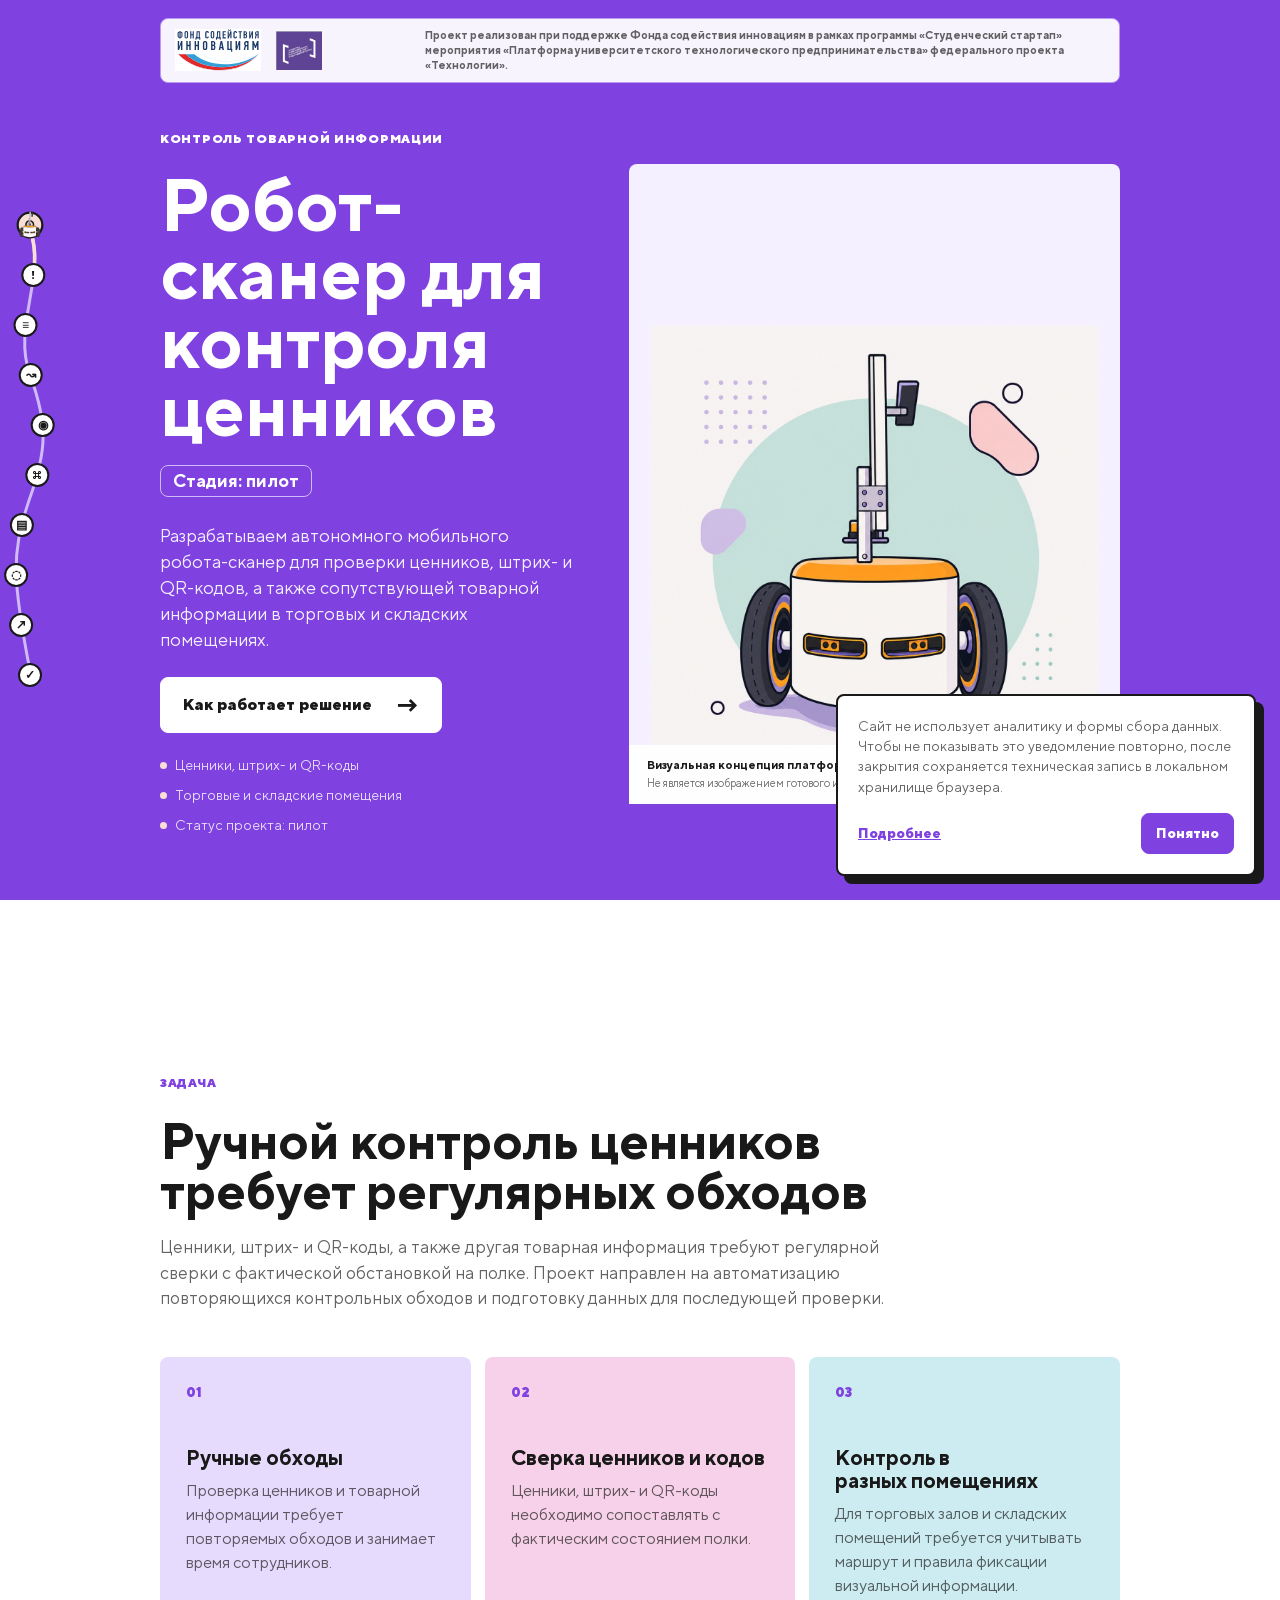
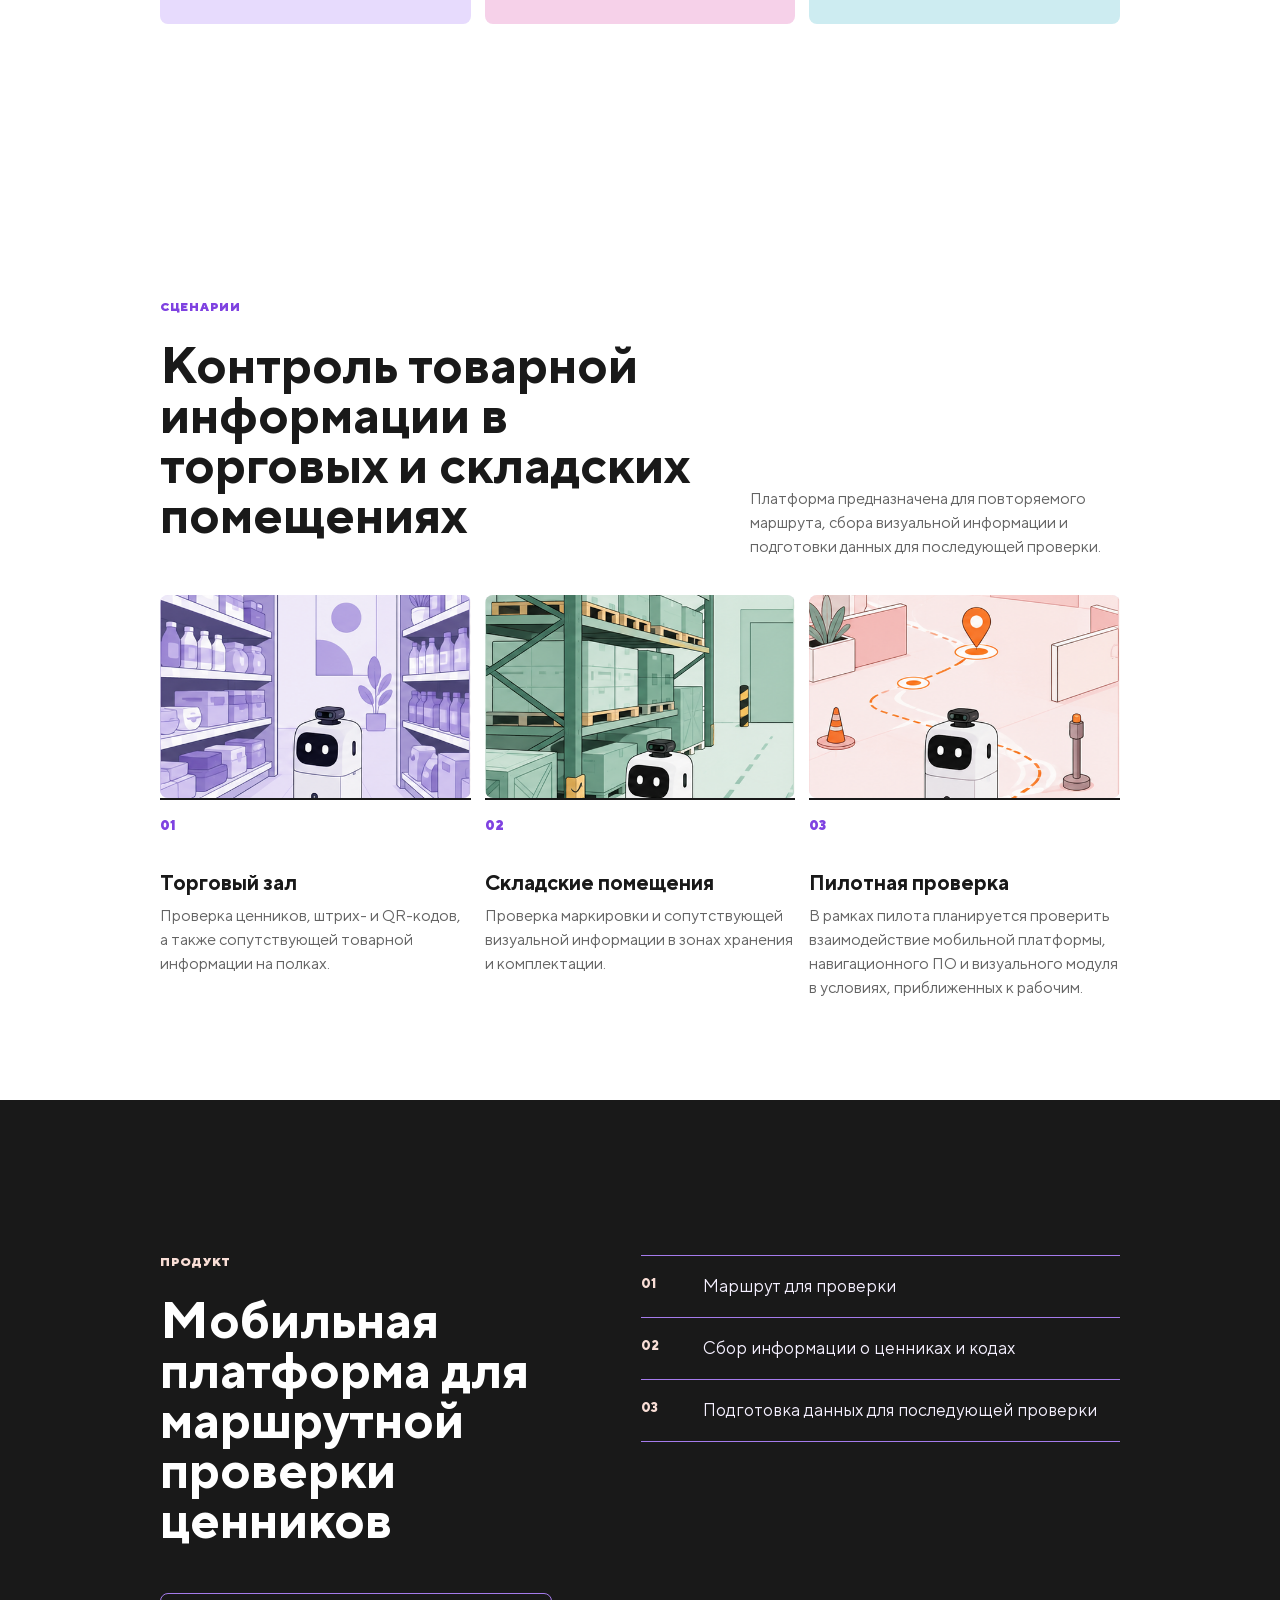
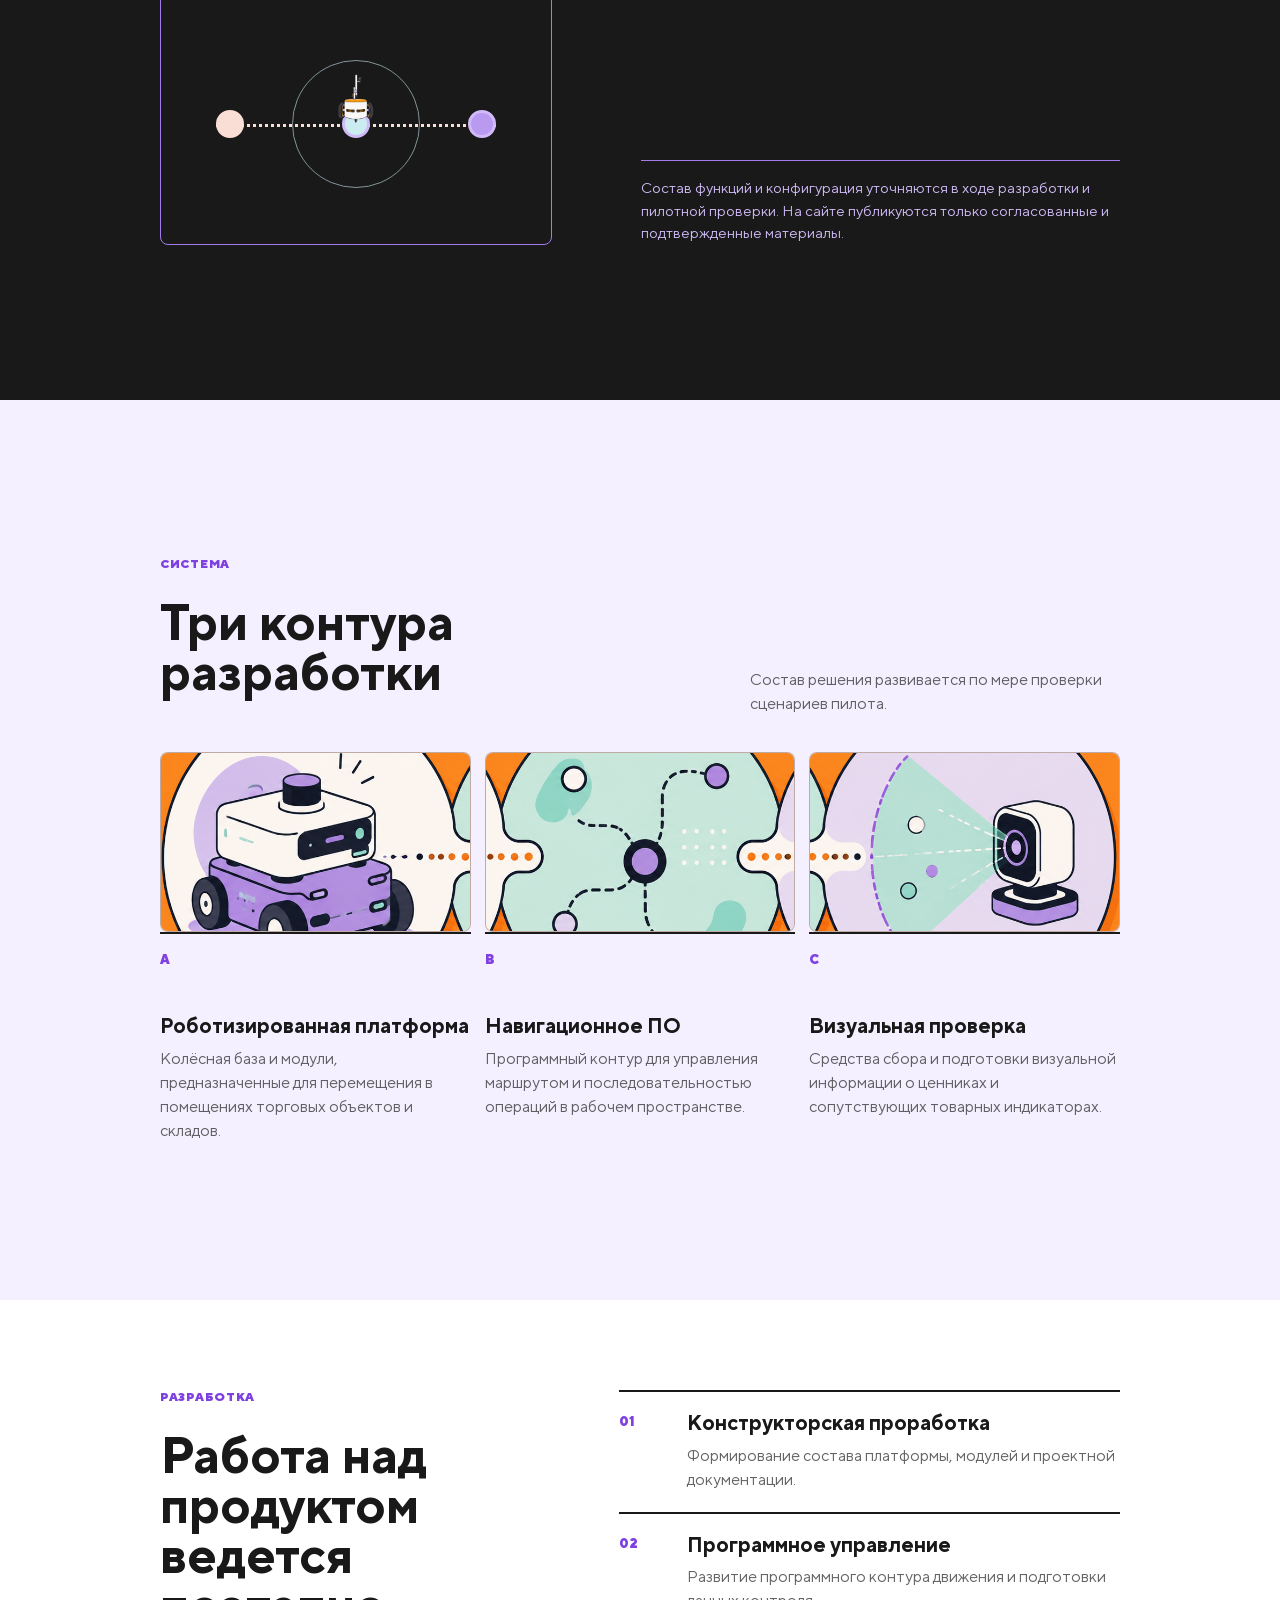
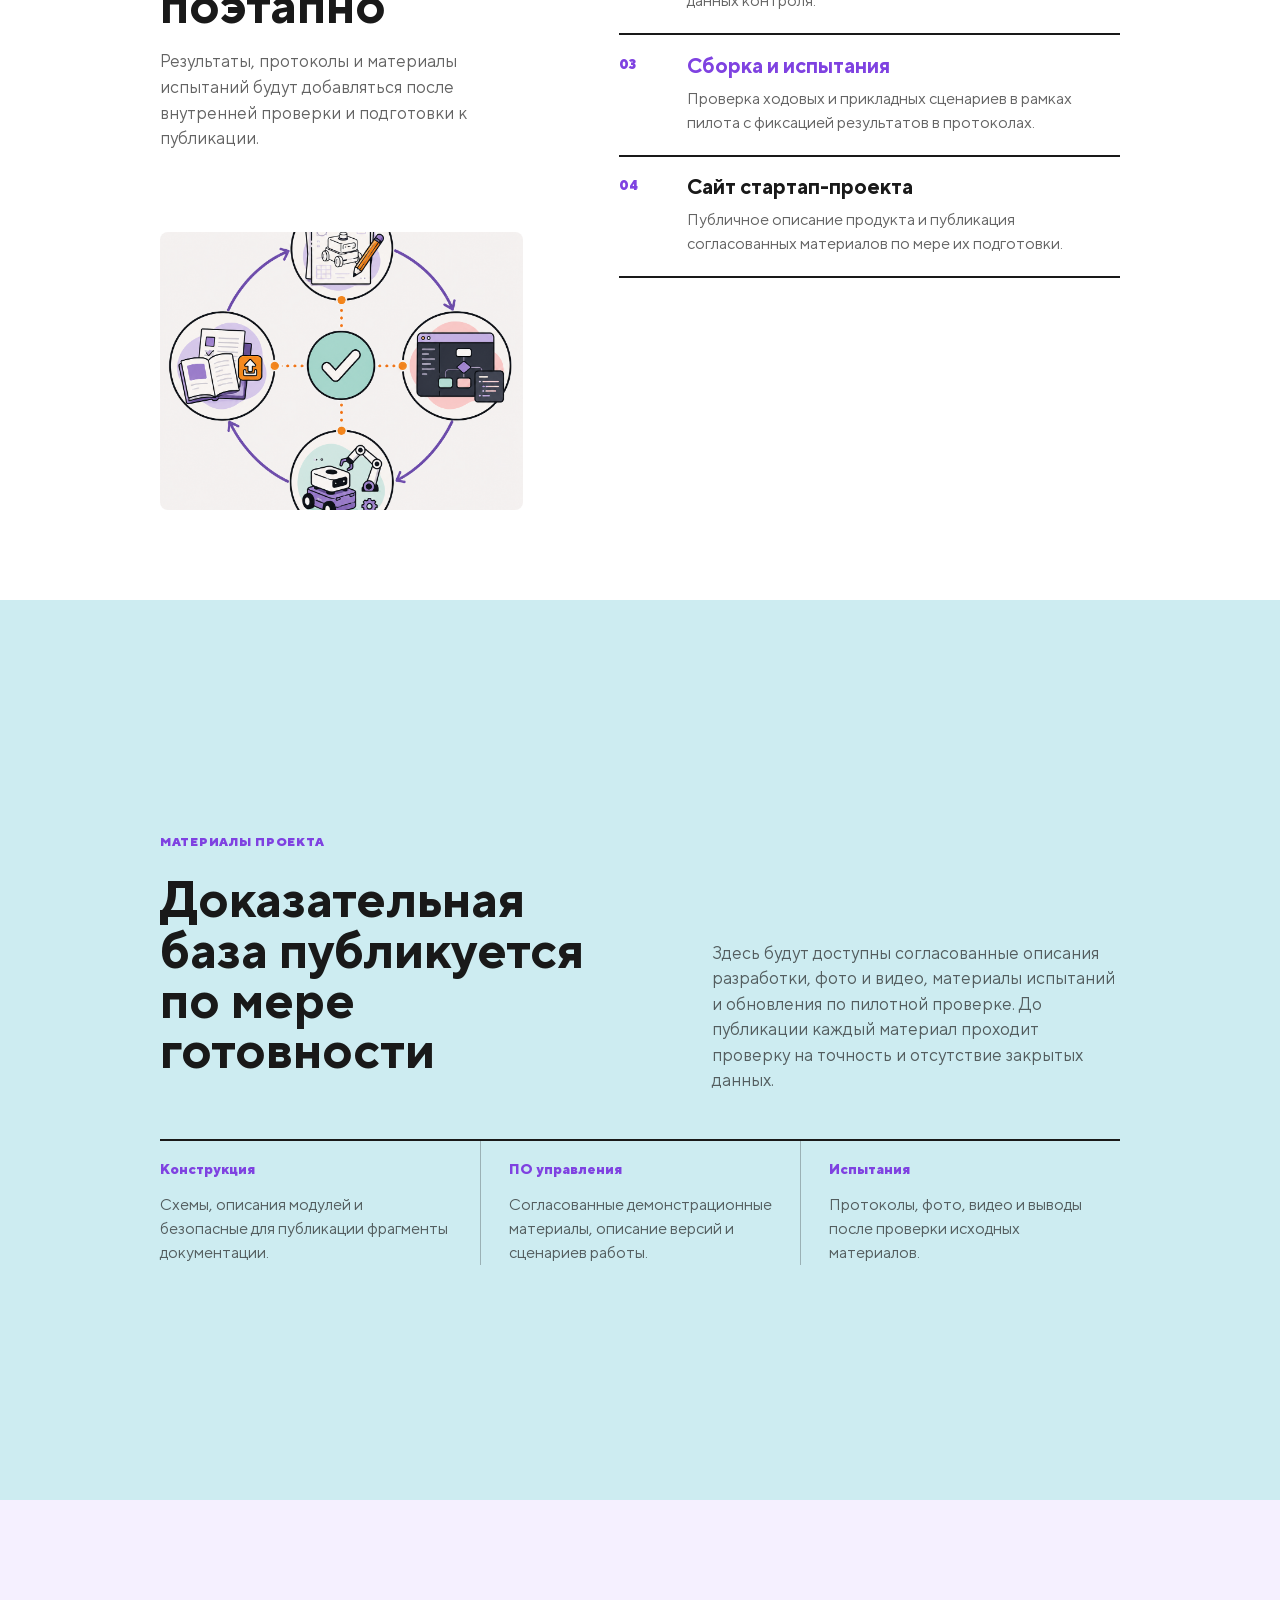
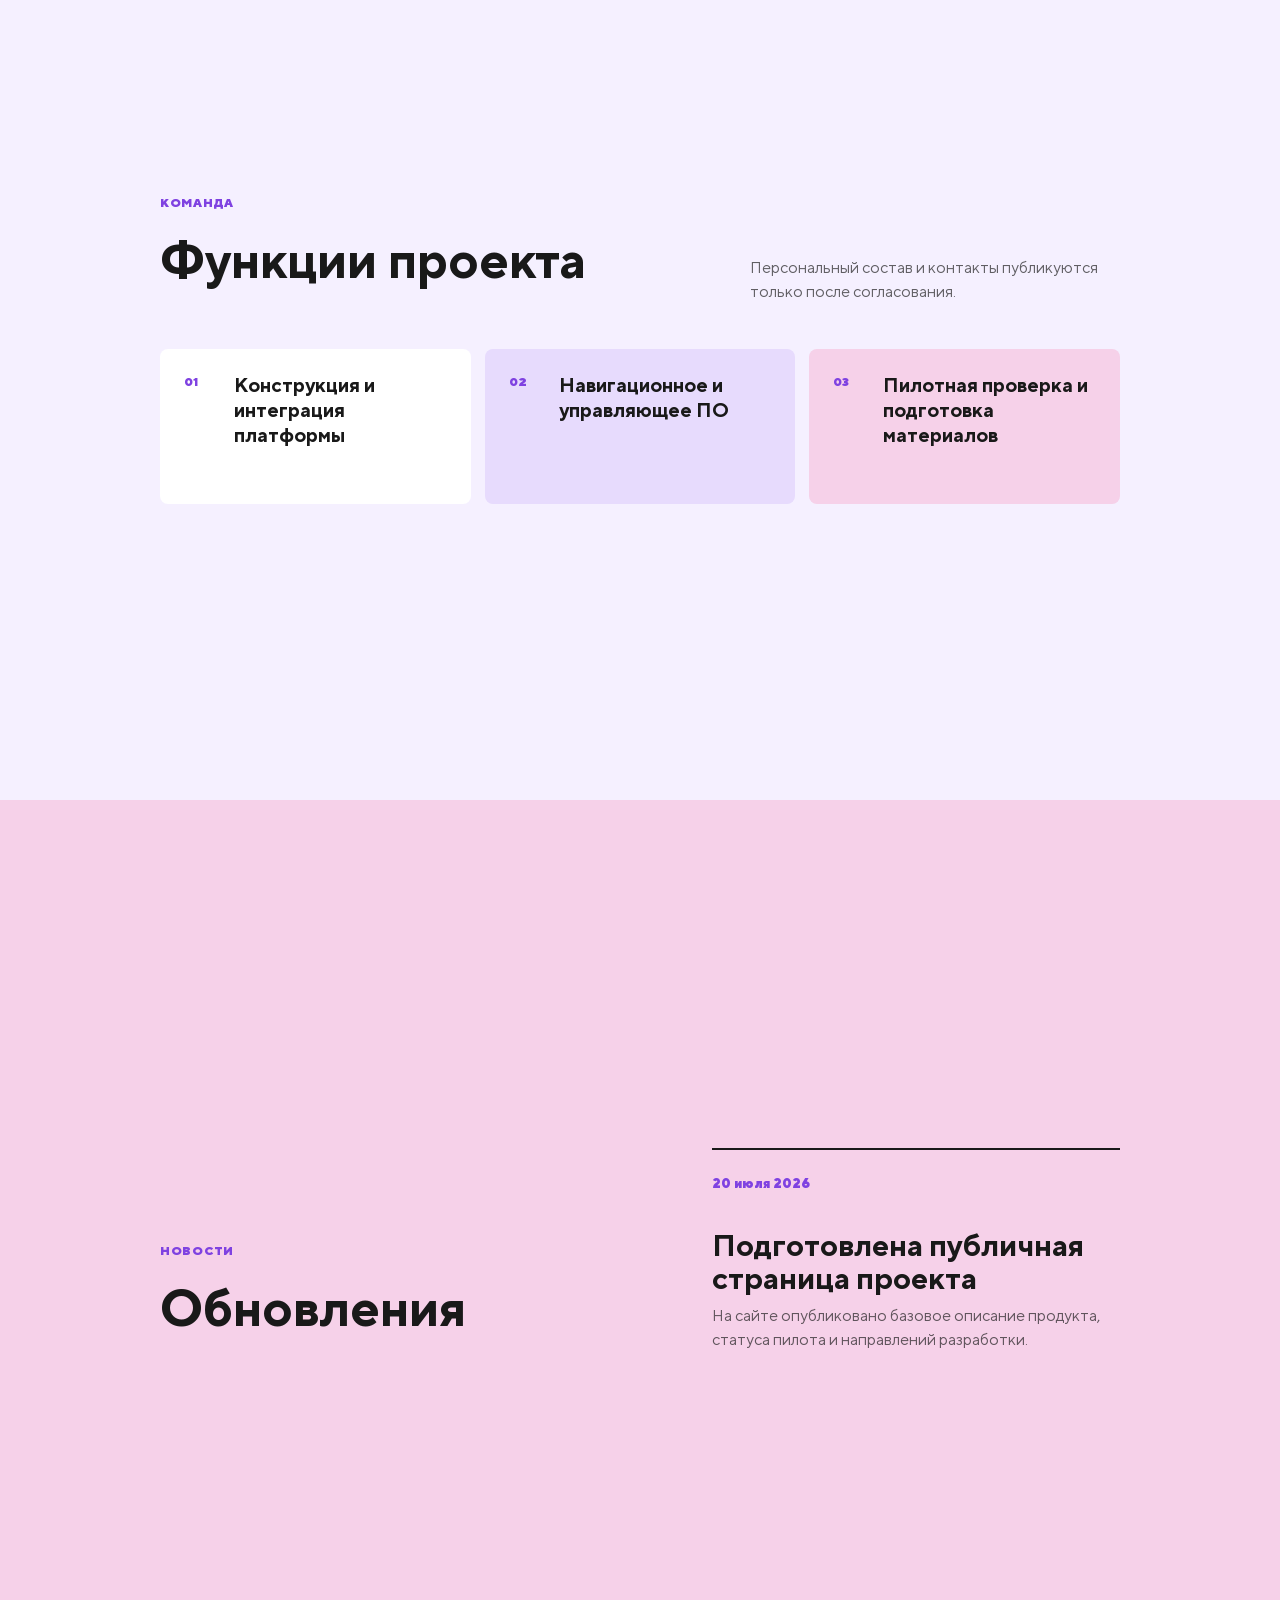
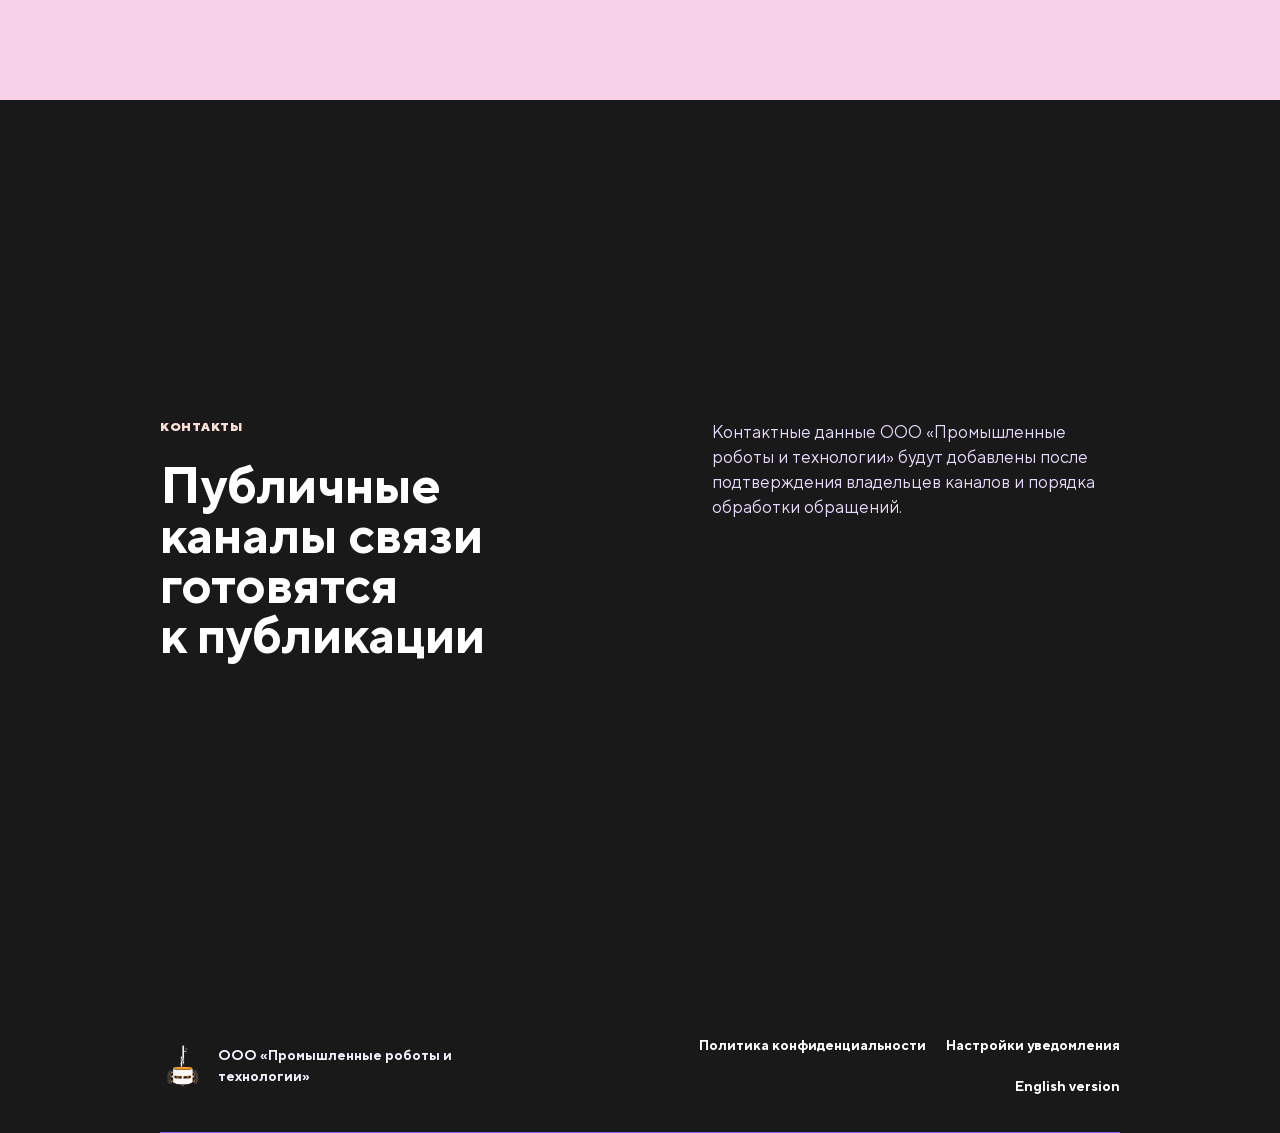
==== index.html @ ce8c2aa7 "Optimize hero image loading" ====
<!DOCTYPE html>
<html lang="ru">
<head>
    <meta charset="UTF-8">
    <meta name="viewport" content="width=device-width, initial-scale=1">
    <meta name="description" content="Автономный мобильный робот-сканер для контроля ценников, штрих- и QR-кодов в торговых и складских помещениях. Статус проекта: пилот.">
    <meta name="theme-color" content="#7F42E1">
    <link rel="canonical" href="https://xn------bddmhaezdazierahfhbfbeyi9cd9f6cvefh.xn--p1ai/">
    <link rel="alternate" hreflang="ru" href="https://xn------bddmhaezdazierahfhbfbeyi9cd9f6cvefh.xn--p1ai/">
    <link rel="alternate" hreflang="en" href="https://xn------bddmhaezdazierahfhbfbeyi9cd9f6cvefh.xn--p1ai/en/">
    <link rel="alternate" hreflang="x-default" href="https://xn------bddmhaezdazierahfhbfbeyi9cd9f6cvefh.xn--p1ai/">
    <meta property="og:type" content="website">
    <meta property="og:locale" content="ru_RU">
    <meta property="og:locale:alternate" content="en_US">
    <meta property="og:site_name" content="Промышленные роботы и технологии">
    <meta property="og:url" content="https://xn------bddmhaezdazierahfhbfbeyi9cd9f6cvefh.xn--p1ai/">
    <meta property="og:title" content="Робот-сканер для контроля ценников | Промышленные роботы и технологии">
    <meta property="og:description" content="Автономный мобильный робот-сканер для контроля ценников, штрих- и QR-кодов в торговых и складских помещениях. Статус проекта: пилот.">
    <meta property="og:image" content="https://xn------bddmhaezdazierahfhbfbeyi9cd9f6cvefh.xn--p1ai/static/images/robot-platform-social-ru-v01.png">
    <meta property="og:image:type" content="image/png">
    <meta property="og:image:width" content="1200">
    <meta property="og:image:height" content="630">
    <meta property="og:image:alt" content="Концептуальная иллюстрация мобильного робота-сканера для контроля ценников">
    <meta name="twitter:card" content="summary_large_image">
    <meta name="twitter:title" content="Робот-сканер для контроля ценников | Промышленные роботы и технологии">
    <meta name="twitter:description" content="Автономный мобильный робот-сканер для контроля ценников, штрих- и QR-кодов в торговых и складских помещениях. Статус проекта: пилот.">
    <meta name="twitter:image" content="https://xn------bddmhaezdazierahfhbfbeyi9cd9f6cvefh.xn--p1ai/static/images/robot-platform-social-ru-v01.png">
    <meta name="twitter:image:alt" content="Концептуальная иллюстрация мобильного робота-сканера для контроля ценников">
    <title>Робот-сканер для контроля ценников | Промышленные роботы и технологии</title>
    <link rel="icon" href="static/images/robot-brand-mark-v02.png" type="image/png">
    <link rel="preload" as="image" href="static/images/robot-platform-hero-illustration-v02.jpg" type="image/jpeg" fetchpriority="high">
    <link rel="stylesheet" href="static/style.css?v=20260721-31">
    <script src="static/site.js?v=20260721-20" defer></script>
</head>
<body id="top" class="landing-page">
    <nav class="route-navigation" data-route-navigation aria-label="Маршрут по разделам сайта">
        <svg class="route-track" data-route-track aria-hidden="true" viewBox="0 0 100 1000" preserveAspectRatio="none">
            <path class="route-track-base" data-route-path d="M50 24 C78 126 20 232 50 338 S79 500 48 610 S22 790 50 976" pathLength="100"></path>
            <path class="route-track-progress" data-route-progress d="M50 24 C78 126 20 232 50 338 S79 500 48 610 S22 790 50 976" pathLength="100"></path>
            <path class="route-track-active" data-route-active-segment d="M50 24 C78 126 20 232 50 338 S79 500 48 610 S22 790 50 976" pathLength="100"></path>
        </svg>
        <div class="route-stops">
            <a class="route-stop" data-route-stop href="#overview" aria-label="Обзор"><span class="route-stop-symbol" aria-hidden="true">⊙</span><span class="route-stop-tooltip" aria-hidden="true">Обзор</span></a>
            <a class="route-stop" data-route-stop href="#challenge" aria-label="Задача"><span class="route-stop-symbol" aria-hidden="true">!</span><span class="route-stop-tooltip" aria-hidden="true">Задача</span></a>
            <a class="route-stop" data-route-stop href="#scenarios" aria-label="Сценарии"><span class="route-stop-symbol" aria-hidden="true">≡</span><span class="route-stop-tooltip" aria-hidden="true">Сценарии</span></a>
            <a class="route-stop" data-route-stop href="#product" aria-label="Продукт"><span class="route-stop-symbol" aria-hidden="true">↝</span><span class="route-stop-tooltip" aria-hidden="true">Продукт</span></a>
            <a class="route-stop" data-route-stop href="#system" aria-label="Система"><span class="route-stop-symbol" aria-hidden="true">◉</span><span class="route-stop-tooltip" aria-hidden="true">Система</span></a>
            <a class="route-stop" data-route-stop href="#development" aria-label="Разработка"><span class="route-stop-symbol" aria-hidden="true">⌘</span><span class="route-stop-tooltip" aria-hidden="true">Разработка</span></a>
            <a class="route-stop" data-route-stop href="#materials" aria-label="Материалы проекта"><span class="route-stop-symbol" aria-hidden="true">▤</span><span class="route-stop-tooltip" aria-hidden="true">Материалы</span></a>
            <a class="route-stop" data-route-stop href="#team" aria-label="Команда"><span class="route-stop-symbol" aria-hidden="true">◌</span><span class="route-stop-tooltip" aria-hidden="true">Команда</span></a>
            <a class="route-stop" data-route-stop href="#updates" aria-label="Обновления"><span class="route-stop-symbol" aria-hidden="true">↗</span><span class="route-stop-tooltip" aria-hidden="true">Обновления</span></a>
            <a class="route-stop" data-route-stop href="#contacts" aria-label="Контакты"><span class="route-stop-symbol" aria-hidden="true">✓</span><span class="route-stop-tooltip" aria-hidden="true">Контакты</span></a>
        </div>
        <span class="route-robot" data-route-robot aria-hidden="true">
            <img src="static/images/robot-brand-mark-v02.png" alt="">
        </span>
    </nav>

    <main>
        <section class="hero section" id="overview" data-route-section>
            <div class="hero-funding">
                <div class="container">
                    <div class="funding-strip">
                        <div class="support-logos">
                            <img class="fasie-logo" src="static/images/fasie.svg" alt="Фонд содействия инновациям">
                            <img class="platform-logo" src="static/images/platform-univertechpred.png" alt="Платформа университетского технологического предпринимательства">
                        </div>
                        <p>
                            Проект реализован при поддержке Фонда содействия инновациям в рамках программы
                            «Студенческий стартап» мероприятия «Платформа университетского технологического
                            предпринимательства» федерального проекта «Технологии».
                        </p>
                    </div>
                </div>
            </div>
            <div class="container hero-grid">
                <div class="hero-copy">
                    <p class="eyebrow">Контроль товарной информации</p>
                    <div class="hero-title-row">
                        <h1>Робот-сканер для контроля ценников</h1>
                        <span class="pilot-status">Стадия: пилот</span>
                    </div>
                    <p class="hero-lead">
                        Разрабатываем автономного мобильного робота-сканер для проверки ценников,
                        штрих- и QR-кодов, а также сопутствующей товарной информации в торговых
                        и складских помещениях.
                    </p>
                    <a class="hero-cta" href="#product">
                        Как работает решение
                        <span aria-hidden="true">→</span>
                    </a>
                    <ul class="hero-facts" aria-label="Контекст проекта">
                        <li>Ценники, штрих- и QR-коды</li>
                        <li>Торговые и складские помещения</li>
                        <li>Статус проекта: пилот</li>
                    </ul>
                </div>

                <figure class="robot-concept">
                    <img src="static/images/robot-platform-hero-illustration-v02.jpg" width="1254" height="1254" fetchpriority="high" loading="eager" decoding="async" alt="Концептуальная иллюстрация мобильного робота-сканера для контроля ценников">
                    <figcaption>
                        <span class="concept-caption-title">Визуальная концепция платформы</span>
                        <span class="concept-caption-note">Не является изображением готового изделия</span>
                    </figcaption>
                </figure>
            </div>
        </section>

        <section class="problem-section section" id="challenge" data-route-section aria-labelledby="problem-title">
            <div class="container">
                <div class="section-intro">
                    <p class="eyebrow">Задача</p>
                    <h2 id="problem-title">Ручной контроль ценников требует регулярных обходов</h2>
                    <p>
                        Ценники, штрих- и QR-коды, а также другая товарная информация требуют
                        регулярной сверки с фактической обстановкой на полке. Проект направлен
                        на автоматизацию повторяющихся контрольных обходов и подготовку данных
                        для последующей проверки.
                    </p>
                </div>
                <div class="problem-list">
                    <article class="problem-item">
                        <span class="item-number">01</span>
                        <h3>Ручные обходы</h3>
                        <p>Проверка ценников и товарной информации требует повторяемых обходов и занимает время сотрудников.</p>
                    </article>
                    <article class="problem-item">
                        <span class="item-number">02</span>
                        <h3>Сверка ценников и кодов</h3>
                        <p>Ценники, штрих- и QR-коды необходимо сопоставлять с фактическим состоянием полки.</p>
                    </article>
                    <article class="problem-item">
                        <span class="item-number">03</span>
                        <h3>Контроль в разных помещениях</h3>
                        <p>Для торговых залов и складских помещений требуется учитывать маршрут и правила фиксации визуальной информации.</p>
                    </article>
                </div>
            </div>
        </section>

        <section class="scenarios-section section" id="scenarios" data-route-section aria-labelledby="scenarios-title">
            <div class="container">
                <div class="section-heading">
                    <div>
                        <p class="eyebrow">Сценарии</p>
                        <h2 id="scenarios-title">Контроль товарной информации в торговых и складских помещениях</h2>
                    </div>
                    <p>Платформа предназначена для повторяемого маршрута, сбора визуальной информации и подготовки данных для последующей проверки.</p>
                </div>
                <div class="scenario-grid">
                    <article class="scenario-card">
                        <figure class="scenario-card-media">
                            <img src="static/images/scenarios/retail-v02.png" alt="Концептуальная иллюстрация робота в торговом зале">
                        </figure>
                        <div class="scenario-card-copy">
                            <span>01</span>
                            <h3>Торговый зал</h3>
                            <p>Проверка ценников, штрих- и QR-кодов, а также сопутствующей товарной информации на полках.</p>
                        </div>
                    </article>
                    <article class="scenario-card">
                        <figure class="scenario-card-media">
                            <img src="static/images/scenarios/warehouse-v02.png" alt="Концептуальная иллюстрация робота на складе">
                        </figure>
                        <div class="scenario-card-copy">
                            <span>02</span>
                            <h3>Складские помещения</h3>
                            <p>Проверка маркировки и сопутствующей визуальной информации в зонах хранения и комплектации.</p>
                        </div>
                    </article>
                    <article class="scenario-card">
                        <figure class="scenario-card-media">
                            <img src="static/images/scenarios/pilot-v02.png" alt="Концептуальная иллюстрация пилотной проверки робота">
                        </figure>
                        <div class="scenario-card-copy">
                            <span>03</span>
                            <h3>Пилотная проверка</h3>
                            <p>В рамках пилота планируется проверить взаимодействие мобильной платформы, навигационного ПО и визуального модуля в условиях, приближенных к рабочим.</p>
                        </div>
                    </article>
                </div>
            </div>
        </section>

        <section class="product-section section" id="product" data-route-section aria-labelledby="product-title">
            <div class="container product-layout">
                <div>
                    <p class="eyebrow eyebrow-light">Продукт</p>
                    <h2 id="product-title">Мобильная платформа для маршрутной проверки ценников</h2>
                </div>
                <div class="product-flow" aria-label="Предполагаемый принцип работы">
                    <div class="flow-step">
                        <span>01</span>
                        <p>Маршрут для проверки</p>
                    </div>
                    <div class="flow-step">
                        <span>02</span>
                        <p>Сбор информации о ценниках и кодах</p>
                    </div>
                    <div class="flow-step">
                        <span>03</span>
                        <p>Подготовка данных для последующей проверки</p>
                    </div>
                </div>
                <p class="product-note">
                    Состав функций и конфигурация уточняются в ходе разработки и пилотной проверки.
                    На сайте публикуются только согласованные и подтвержденные материалы.
                </p>
                <div class="product-route-map" aria-hidden="true">
                    <span class="route-map-path"></span>
                    <span class="route-map-node route-map-node-start"></span>
                    <span class="route-map-node route-map-node-check"></span>
                    <span class="route-map-node route-map-node-result"></span>
                    <span class="route-map-scan"></span>
                    <img class="route-map-robot" src="static/images/robot-brand-mark-v02.png" alt="">
                </div>
            </div>
        </section>

        <section class="technology-section section" id="system" data-route-section aria-labelledby="technology-title">
            <div class="container">
                <div class="section-heading">
                    <div>
                        <p class="eyebrow">Система</p>
                        <h2 id="technology-title">Три контура разработки</h2>
                    </div>
                    <p>Состав решения развивается по мере проверки сценариев пилота.</p>
                </div>
                <div class="technology-grid">
                    <article class="technology-card">
                        <figure class="technology-card-media">
                            <img src="static/images/system/platform-v01.png" alt="Концептуальная иллюстрация роботизированной платформы">
                        </figure>
                        <div class="technology-card-copy">
                            <span class="item-number">A</span>
                            <h3>Роботизированная платформа</h3>
                            <p>Колёсная база и модули, предназначенные для перемещения в помещениях торговых объектов и складов.</p>
                        </div>
                    </article>
                    <article class="technology-card">
                        <figure class="technology-card-media">
                            <img src="static/images/system/navigation-v01.png" alt="Концептуальная иллюстрация навигационного контура">
                        </figure>
                        <div class="technology-card-copy">
                            <span class="item-number">B</span>
                            <h3>Навигационное ПО</h3>
                            <p>Программный контур для управления маршрутом и последовательностью операций в рабочем пространстве.</p>
                        </div>
                    </article>
                    <article class="technology-card">
                        <figure class="technology-card-media">
                            <img src="static/images/system/vision-v01.png" alt="Концептуальная иллюстрация визуальной проверки">
                        </figure>
                        <div class="technology-card-copy">
                            <span class="item-number">C</span>
                            <h3>Визуальная проверка</h3>
                            <p>Средства сбора и подготовки визуальной информации о ценниках и сопутствующих товарных индикаторах.</p>
                        </div>
                    </article>
                </div>
            </div>
        </section>

        <section class="development-section section" id="development" data-route-section aria-labelledby="development-title">
            <div class="container development-layout">
                <div class="section-intro">
                    <p class="eyebrow">Разработка</p>
                    <h2 id="development-title">Работа над продуктом ведется поэтапно</h2>
                    <p>
                        Результаты, протоколы и материалы испытаний будут добавляться после
                        внутренней проверки и подготовки к публикации.
                    </p>
                </div>
                <figure class="section-graphic development-graphic">
                    <img src="static/images/development-cycle-illustration-v01.png" alt="Концептуальная иллюстрация цикла разработки">
                </figure>
                <ol class="development-list">
                    <li>
                        <span class="development-index">01</span>
                        <div>
                            <h3>Конструкторская проработка</h3>
                            <p>Формирование состава платформы, модулей и проектной документации.</p>
                        </div>
                    </li>
                    <li>
                        <span class="development-index">02</span>
                        <div>
                            <h3>Программное управление</h3>
                            <p>Развитие программного контура движения и подготовки данных контроля.</p>
                        </div>
                    </li>
                    <li class="development-current">
                        <span class="development-index">03</span>
                        <div>
                            <h3>Сборка и испытания</h3>
                            <p>Проверка ходовых и прикладных сценариев в рамках пилота с фиксацией результатов в протоколах.</p>
                        </div>
                    </li>
                    <li>
                        <span class="development-index">04</span>
                        <div>
                            <h3>Сайт стартап-проекта</h3>
                            <p>Публичное описание продукта и публикация согласованных материалов по мере их подготовки.</p>
                        </div>
                    </li>
                </ol>
            </div>
        </section>

        <section class="evidence-section section" id="materials" data-route-section aria-labelledby="evidence-title">
            <div class="container">
                <div class="evidence-layout">
                    <div>
                        <p class="eyebrow">Материалы проекта</p>
                        <h2 id="evidence-title">Доказательная база публикуется по мере готовности</h2>
                    </div>
                    <p>
                        Здесь будут доступны согласованные описания разработки, фото и видео,
                        материалы испытаний и обновления по пилотной проверке. До публикации
                        каждый материал проходит проверку на точность и отсутствие закрытых данных.
                    </p>
                </div>
                <div class="evidence-status" aria-label="Состав публикуемых материалов">
                    <div class="evidence-status-item">
                        <span>Конструкция</span>
                        <p>Схемы, описания модулей и безопасные для публикации фрагменты документации.</p>
                    </div>
                    <div class="evidence-status-item">
                        <span>ПО управления</span>
                        <p>Согласованные демонстрационные материалы, описание версий и сценариев работы.</p>
                    </div>
                    <div class="evidence-status-item">
                        <span>Испытания</span>
                        <p>Протоколы, фото, видео и выводы после проверки исходных материалов.</p>
                    </div>
                </div>
            </div>
        </section>

        <section class="team-section section" id="team" data-route-section aria-labelledby="team-title">
            <div class="container">
                <div class="section-heading">
                    <div>
                        <p class="eyebrow">Команда</p>
                        <h2 id="team-title">Функции проекта</h2>
                    </div>
                    <p>Персональный состав и контакты публикуются только после согласования.</p>
                </div>
                <div class="role-grid">
                    <div class="role-item">
                        <span>01</span>
                        <p>Конструкция и интеграция платформы</p>
                    </div>
                    <div class="role-item">
                        <span>02</span>
                        <p>Навигационное и управляющее ПО</p>
                    </div>
                    <div class="role-item">
                        <span>03</span>
                        <p>Пилотная проверка и подготовка материалов</p>
                    </div>
                </div>
            </div>
        </section>

        <section class="news-section section" id="updates" data-route-section aria-labelledby="news-title">
            <div class="container news-layout">
                <div>
                    <p class="eyebrow">Новости</p>
                    <h2 id="news-title">Обновления</h2>
                </div>
                <article class="news-item">
                    <time datetime="2026-07-20">20 июля 2026</time>
                    <h3>Подготовлена публичная страница проекта</h3>
                    <p>На сайте опубликовано базовое описание продукта, статуса пилота и направлений разработки.</p>
                </article>
            </div>
        </section>

        <section class="contacts-section section" id="contacts" data-route-section aria-labelledby="contacts-title">
            <div class="container contacts-layout">
                <div>
                    <p class="eyebrow eyebrow-light">Контакты</p>
                    <h2 id="contacts-title">Публичные каналы связи готовятся к публикации</h2>
                </div>
                <p>
                    Контактные данные ООО «Промышленные роботы и технологии» будут добавлены
                    после подтверждения владельцев каналов и порядка обработки обращений.
                </p>
            </div>
        </section>
    </main>

    <footer class="site-footer">
        <div class="container footer-main">
            <div class="footer-brand">
                <img class="wordmark-mark" src="static/images/robot-brand-mark-v02.png" alt="">
                <p>ООО «Промышленные роботы и технологии»</p>
            </div>
            <div class="footer-links">
                <a href="privacy.html">Политика конфиденциальности</a>
                <button type="button" class="text-button" data-cookie-settings>Настройки уведомления</button>
                <a href="en/">English version</a>
            </div>
        </div>
    </footer>

    <aside class="cookie-notice" data-cookie-notice aria-label="Уведомление о техническом хранилище">
        <p>
            Сайт не использует аналитику и формы сбора данных. Чтобы не показывать это уведомление повторно,
            после закрытия сохраняется техническая запись в локальном хранилище браузера.
        </p>
        <div class="cookie-actions">
            <a href="privacy.html">Подробнее</a>
            <button type="button" data-cookie-accept>Понятно</button>
        </div>
    </aside>
</body>
</html>
---- static/style.css ----
@font-face {
    font-family: "TT Norms Pro";
    src: url("fonts/TTNormsPro-Regular.woff2") format("woff2");
    font-weight: 400;
    font-style: normal;
    font-display: swap;
}

@font-face {
    font-family: "TT Norms Pro";
    src: url("fonts/TTNormsPro-Medium.woff2") format("woff2");
    font-weight: 500;
    font-style: normal;
    font-display: swap;
}

@font-face {
    font-family: "TT Norms Pro";
    src: url("fonts/TTNormsPro-Bold.woff2") format("woff2");
    font-weight: 700;
    font-style: normal;
    font-display: swap;
}

@font-face {
    font-family: "TT Norms Pro";
    src: url("fonts/TTNormsPro-ExtraBold.woff2") format("woff2");
    font-weight: 800;
    font-style: normal;
    font-display: swap;
}

@font-face {
    font-family: "TT Norms Pro";
    src: url("fonts/TTNormsPro-Black.woff2") format("woff2");
    font-weight: 900;
    font-style: normal;
    font-display: swap;
}

:root {
    --purple-7: #7f42e1;
    --purple-6: #915de6;
    --purple-5: #a57bec;
    --purple-4: #ba9af1;
    --purple-3: #d0baf7;
    --purple-2: #e7dbfd;
    --purple-1: #f5f0ff;
    --amaranth-light: #f6d1e9;
    --teal-light: #cdecf1;
    --orange-light: #f9ded6;
    --black: #191919;
    --white: #ffffff;
    --font-sans: "TT Norms Pro", "TT Norms", Inter, Arial, sans-serif;
    --font-script: "Tochka Script", "TT Norms Pro", "TT Norms", Inter, Arial, sans-serif;
    --violet: var(--purple-7);
    --violet-dark: var(--purple-7);
    --violet-deep: var(--black);
    --violet-soft: var(--purple-2);
    --pink: var(--amaranth-light);
    --orange: var(--orange-light);
    --mint: var(--teal-light);
    --canvas: var(--purple-1);
    --surface: var(--white);
    --ink: var(--black);
    --muted: rgb(25 25 25 / 68%);
    --line: var(--purple-3);
    --white-muted: var(--purple-2);
}

* {
    box-sizing: border-box;
}

html {
    scroll-behavior: smooth;
}

body {
    min-width: 320px;
    margin: 0;
    background: var(--canvas);
    color: var(--ink);
    font-family: var(--font-sans);
    font-size: 16px;
    line-height: 1.5;
}

button,
a {
    font: inherit;
}

button {
    cursor: pointer;
}

a {
    color: inherit;
}

img {
    display: block;
    max-width: 100%;
}

:focus-visible {
    outline: 3px solid var(--orange);
    outline-offset: 3px;
}

.container {
    width: min(1380px, calc(100% - 96px));
    margin: 0 auto;
}

.section {
    padding: 142px 0;
}

.site-header {
    position: sticky;
    top: 0;
    z-index: 10;
    background: var(--violet);
    color: var(--white);
}

.header-content {
    display: grid;
    grid-template-columns: minmax(230px, 1fr) auto minmax(70px, 1fr);
    min-height: 76px;
    align-items: center;
    gap: 30px;
}

.wordmark {
    display: inline-flex;
    width: max-content;
    align-items: center;
    gap: 11px;
    color: inherit;
    text-decoration: none;
}

.wordmark-mark {
    display: block;
    width: 38px;
    height: 38px;
    flex: 0 0 auto;
    object-fit: contain;
    object-position: center;
}

.wordmark-text {
    font-size: 12px;
    font-weight: 780;
    line-height: 1.04;
}

.main-nav {
    display: flex;
    align-items: center;
    justify-content: center;
    gap: 25px;
}

.main-nav a,
.language-link,
.footer-links a,
.text-button {
    color: inherit;
    font-size: 14px;
    font-weight: 680;
    text-decoration: none;
}

.main-nav a {
    color: var(--purple-1);
}

.main-nav a:hover,
.language-link:hover,
.footer-links a:hover,
.text-button:hover {
    color: var(--white);
    text-decoration: underline;
    text-underline-offset: 4px;
}

.language-link {
    justify-self: end;
    border: 1px solid var(--white);
    border-radius: 8px;
    padding: 8px 12px;
    color: var(--black);
    background: var(--white);
}

.language-link:hover {
    color: var(--black);
    background: var(--violet-soft);
    text-decoration: none;
}

h1,
h2,
h3,
p {
    margin-top: 0;
}

h1,
h2,
h3 {
    letter-spacing: 0;
    text-wrap: balance;
}

h1 {
    max-width: 850px;
    margin-bottom: 28px;
    font-size: clamp(58px, 6.1vw, 102px);
    font-weight: 680;
    line-height: 0.94;
}

h2 {
    max-width: 860px;
    margin-bottom: 27px;
    font-size: clamp(45px, 4.4vw, 76px);
    font-weight: 680;
    line-height: 0.98;
}

h3 {
    margin-bottom: 14px;
    font-size: 26px;
    font-weight: 700;
    line-height: 1.08;
}

.eyebrow {
    margin: 0 0 24px;
    color: var(--violet);
    font-size: 12px;
    font-weight: 820;
    letter-spacing: 0.06em;
    line-height: 1.2;
    text-transform: uppercase;
}

.eyebrow-light {
    color: var(--orange);
}

.hero {
    position: relative;
    overflow: hidden;
    padding: 0;
    background: var(--violet);
    color: var(--white);
}

.hero::after {
    display: none;
}

.hero-grid {
    display: grid;
    grid-template-columns: minmax(0, 0.9fr) minmax(470px, 1.1fr);
    align-items: end;
    gap: 48px;
    min-height: 690px;
    position: relative;
    z-index: 1;
}

.hero-copy {
    position: relative;
    z-index: 1;
    padding: 94px 0 108px;
}

.hero .eyebrow {
    color: var(--white);
}

.hero-title-row {
    display: block;
}

.pilot-status {
    display: inline-block;
    margin: 0 0 26px;
    border: 1px solid var(--purple-3);
    border-radius: 8px;
    padding: 7px 12px;
    color: var(--white);
    font-family: var(--font-script);
    font-size: 18px;
    font-weight: 700;
    line-height: 0.9;
}

.hero-lead {
    max-width: 615px;
    margin-bottom: 30px;
    color: var(--purple-1);
    font-size: 21px;
    line-height: 1.45;
}

.hero-cta {
    display: inline-flex;
    min-height: 56px;
    align-items: center;
    justify-content: center;
    gap: 24px;
    border: 1px solid var(--white);
    border-radius: 8px;
    padding: 12px 22px;
    background: var(--white);
    color: var(--ink);
    font-size: 16px;
    font-weight: 760;
    text-decoration: none;
}

.hero-cta:hover {
    background: var(--orange);
    border-color: var(--orange);
}

.hero-cta span {
    font-size: 23px;
    line-height: 1;
}

.hero-facts {
    display: flex;
    flex-wrap: wrap;
    gap: 9px 20px;
    max-width: 610px;
    margin: 30px 0 0;
    padding: 0;
    color: var(--purple-2);
    font-size: 14px;
    list-style: none;
}

.hero-facts li {
    display: inline-flex;
    align-items: center;
    gap: 8px;
}

.hero-facts li::before {
    width: 7px;
    height: 7px;
    border-radius: 50%;
    background: var(--orange);
    content: "";
}

.robot-concept {
    position: relative;
    display: flex;
    min-height: 620px;
    margin: 0;
    align-items: stretch;
    overflow: hidden;
    border-radius: 8px 8px 0 0;
    padding: 34px 28px 36px;
    background: var(--purple-1);
}

.robot-concept > img {
    width: 100%;
    height: 100%;
    min-height: 0;
    object-fit: contain;
    object-position: center bottom;
}

.robot-stage {
    position: absolute;
    right: -46px;
    bottom: 0;
    left: -24px;
    min-height: 650px;
    overflow: hidden;
}

.robot-stage::before {
    position: absolute;
    top: 88px;
    right: 0;
    width: 220px;
    height: 220px;
    border: 2px solid var(--purple-3);
    border-radius: 50%;
    content: "";
}

.robot-stage::after {
    position: absolute;
    top: 145px;
    right: 72px;
    width: 75px;
    height: 75px;
    border: 2px solid var(--white);
    border-radius: 50%;
    box-shadow: 118px 94px 0 -18px var(--orange);
    content: "";
}

.stage-grid {
    position: absolute;
    right: 0;
    bottom: 0;
    left: 64px;
    height: 206px;
    border-top: 2px solid var(--purple-3);
    transform: skewY(-7deg);
    transform-origin: bottom left;
}

.stage-grid::before,
.stage-grid::after {
    position: absolute;
    background: var(--purple-3);
    content: "";
}

.stage-grid::before {
    top: 0;
    bottom: -65px;
    left: 34%;
    width: 2px;
}

.stage-grid::after {
    right: 0;
    bottom: 74px;
    left: 0;
    height: 2px;
}

.robot-sensor {
    position: absolute;
    top: 127px;
    left: 52%;
    width: 116px;
    height: 62px;
    transform: translateX(-50%) rotate(-3deg);
    border: 5px solid var(--ink);
    border-radius: 23px 23px 11px 11px;
    background: var(--white);
}

.robot-sensor::after {
    position: absolute;
    top: 17px;
    right: 19px;
    width: 18px;
    height: 18px;
    border: 3px solid var(--ink);
    border-radius: 50%;
    background: var(--orange);
    content: "";
}

.robot-mast {
    position: absolute;
    top: 180px;
    left: calc(52% - 9px);
    width: 18px;
    height: 190px;
    transform: rotate(-3deg);
    border: 3px solid var(--ink);
    border-top: 0;
    background: var(--pink);
}

.robot-body {
    position: absolute;
    top: 357px;
    left: 52%;
    display: flex;
    width: 342px;
    height: 164px;
    align-items: center;
    justify-content: center;
    gap: 16px;
    transform: translateX(-50%) rotate(-3deg);
    border: 6px solid var(--ink);
    border-radius: 38px 38px 20px 20px;
    background: var(--white);
}

.robot-panel {
    width: 48px;
    height: 64px;
    border: 4px solid var(--ink);
    border-radius: 8px;
    background: var(--violet-dark);
}

.robot-panel:nth-child(2) {
    background: var(--orange);
}

.robot-bumper {
    position: absolute;
    top: 514px;
    left: 52%;
    width: 398px;
    height: 27px;
    transform: translateX(-50%) rotate(-3deg);
    border: 5px solid var(--ink);
    border-radius: 18px;
    background: var(--mint);
}

.robot-wheel {
    position: absolute;
    top: 541px;
    width: 82px;
    height: 82px;
    border: 7px solid var(--ink);
    border-radius: 50%;
    background: var(--white);
}

.robot-wheel::after {
    position: absolute;
    inset: 21px;
    border: 5px solid var(--ink);
    border-radius: 50%;
    background: var(--orange);
    content: "";
}

.robot-wheel-left {
    left: calc(52% - 170px);
}

.robot-wheel-right {
    right: calc(48% - 170px);
}

.stage-label {
    position: absolute;
    max-width: 160px;
    color: var(--purple-1);
    font-size: 13px;
    font-weight: 700;
    line-height: 1.25;
}

.stage-label-top {
    top: 58px;
    left: 58px;
}

.stage-label-bottom {
    right: 8px;
    bottom: 70px;
    color: var(--orange);
    text-align: right;
}

.robot-concept figcaption {
    position: absolute;
    right: 0;
    bottom: 0;
    left: 0;
    display: grid;
    gap: 3px;
    margin: 0;
    padding: 12px 18px 13px;
    border-top: 1px solid rgb(255 255 255 / 34%);
    background: rgb(255 255 255 / 94%);
    color: var(--ink);
    line-height: 1.32;
}

.concept-caption-title {
    font-size: 12px;
    font-weight: 700;
}

.concept-caption-note {
    color: var(--muted);
    font-size: 11px;
}

.problem-section {
    background: var(--surface);
}

.section-intro {
    max-width: 890px;
}

.section-intro > p:last-child {
    max-width: 730px;
    margin-bottom: 0;
    color: var(--muted);
    font-size: 20px;
    line-height: 1.48;
}

.problem-list,
.technology-grid,
.role-grid {
    display: grid;
    grid-template-columns: repeat(3, minmax(0, 1fr));
    gap: 16px;
    margin-top: 78px;
}

.problem-item,
.technology-card {
    min-height: 320px;
    border-radius: 8px;
    padding: 26px;
    background: var(--violet-soft);
}

.problem-item:nth-child(2) {
    background: var(--pink);
}

.problem-item:nth-child(3) {
    background: var(--mint);
}

.item-number {
    display: block;
    margin-bottom: 94px;
    color: var(--violet-dark);
    font-size: 13px;
    font-weight: 820;
}

.problem-item p,
.technology-card p,
.section-heading > p,
.news-item p {
    margin-bottom: 0;
    color: var(--muted);
}

.scenarios-section {
    background: var(--white);
}

.scenario-grid {
    display: grid;
    grid-template-columns: repeat(3, minmax(0, 1fr));
    gap: 16px;
    margin-top: 64px;
}

.section-graphic {
    margin: 0;
    overflow: hidden;
    border-radius: 8px;
}

.section-graphic img {
    display: block;
    width: 100%;
    height: auto;
}

.scenario-graphic {
    margin-top: 58px;
}

.scenario-graphic + .scenario-grid {
    margin-top: 28px;
}

.scenario-card {
    min-height: 300px;
    border-top: 2px solid var(--ink);
    padding: 24px 24px 0 0;
}

.scenario-card + .scenario-card {
    border-left: 1px solid var(--line);
    padding-left: 24px;
}

.scenario-card span {
    display: block;
    margin-bottom: 82px;
    color: var(--violet);
    font-size: 13px;
    font-weight: 820;
}

.scenario-card p {
    max-width: 340px;
    margin-bottom: 0;
    color: var(--muted);
}

.product-section,
.contacts-section {
    background: var(--violet-deep);
    color: var(--white);
}

.product-layout {
    display: grid;
    grid-template-columns: minmax(0, 0.9fr) minmax(0, 1.1fr);
    gap: 110px;
}

.product-layout h2,
.contacts-layout h2 {
    margin-bottom: 0;
}

.product-flow {
    border-top: 1px solid var(--purple-5);
}

.flow-step {
    display: grid;
    grid-template-columns: 62px 1fr;
    gap: 20px;
    align-items: start;
    border-bottom: 1px solid var(--purple-5);
    padding: 27px 0;
}

.flow-step span {
    color: var(--orange);
    font-size: 13px;
    font-weight: 800;
}

.flow-step p,
.product-note,
.contacts-layout > p {
    margin: 0;
    color: var(--purple-1);
    font-size: 20px;
    line-height: 1.44;
}

.product-note {
    grid-column: 2;
    max-width: 610px;
    border-top: 1px solid var(--purple-5);
    padding-top: 25px;
    color: var(--purple-3);
    font-size: 15px;
    line-height: 1.5;
}

.product-route-map {
    position: relative;
    display: block;
    min-height: 260px;
    overflow: hidden;
    border: 1px solid var(--purple-5);
    border-radius: 8px;
    background: var(--black);
}

.route-map-path {
    position: absolute;
    top: 52%;
    right: 14%;
    left: 14%;
    border-top: 3px dotted var(--orange);
}

.route-map-node {
    position: absolute;
    top: calc(52% - 14px);
    width: 28px;
    height: 28px;
    border: 3px solid var(--purple-3);
    border-radius: 50%;
    background: var(--black);
}

.route-map-node-start {
    left: 14%;
    border-color: var(--orange);
    background: var(--orange);
}

.route-map-node-check {
    left: calc(50% - 14px);
    background: var(--mint);
}

.route-map-node-result {
    right: 14%;
    background: var(--purple-4);
}

.route-map-robot {
    position: absolute;
    z-index: 1;
    top: calc(52% - 52px);
    left: calc(50% - 26px);
    width: 52px;
    height: 52px;
    object-fit: contain;
}

.route-map-scan {
    position: absolute;
    top: calc(52% - 64px);
    left: calc(50% - 64px);
    width: 128px;
    height: 128px;
    border: 1px solid var(--teal-light);
    border-radius: 50%;
    opacity: 0.58;
}
}

.technology-section {
    background: var(--orange);
}

.section-heading {
    display: flex;
    align-items: end;
    justify-content: space-between;
    gap: 48px;
}

.section-heading h2 {
    margin-bottom: 0;
}

.section-heading > p {
    max-width: 370px;
}

.technology-grid {
    margin-top: 62px;
}

.technology-graphic {
    margin-top: 58px;
    border: 1px solid rgb(25 25 25 / 26%);
}

.technology-graphic + .technology-grid {
    margin-top: 28px;
}

.technology-card {
    min-height: 310px;
    background: var(--white);
}

.technology-card:nth-child(2) {
    background: var(--mint);
}

.technology-card:nth-child(3) {
    background: var(--pink);
}

.technology-card .item-number {
    color: var(--violet);
}

.development-section {
    background: var(--surface);
}

.development-layout {
    display: grid;
    grid-template-columns: minmax(0, 0.84fr) minmax(0, 1.16fr);
    gap: 120px;
}

.development-graphic {
    grid-column: 1;
    width: min(100%, 480px);
    margin-top: -42px;
}

.development-list {
    grid-column: 2;
    grid-row: 1 / span 2;
    margin: 0;
    padding: 0;
    list-style: none;
}

.development-list li {
    display: grid;
    grid-template-columns: 72px 1fr;
    gap: 26px;
    border-top: 2px solid var(--ink);
    padding: 30px 0;
}

.development-list li:last-child {
    border-bottom: 2px solid var(--ink);
}

.development-index {
    color: var(--violet);
    font-size: 13px;
    font-weight: 820;
}

.development-list h3 {
    margin-bottom: 8px;
}

.development-list p {
    max-width: 560px;
    margin-bottom: 0;
    color: var(--muted);
}

.development-current h3,
.development-current .development-index {
    color: var(--violet);
}

.evidence-section {
    padding-top: 112px;
    padding-bottom: 112px;
    background: var(--mint);
}

.evidence-layout,
.contacts-layout,
.news-layout {
    display: grid;
    grid-template-columns: minmax(0, 1fr) minmax(0, 0.88fr);
    gap: 100px;
    align-items: end;
}

.evidence-layout h2,
.contacts-layout h2 {
    margin-bottom: 0;
}

.evidence-layout > p {
    margin-bottom: 0;
    color: var(--muted);
    font-size: 20px;
    line-height: 1.48;
}

.evidence-section .eyebrow {
    color: var(--violet-dark);
}

.evidence-status {
    display: grid;
    grid-template-columns: repeat(3, minmax(0, 1fr));
    gap: 0;
    margin-top: 78px;
    border-top: 2px solid var(--ink);
}

.evidence-status-item {
    min-height: 160px;
    padding: 24px 28px 0 0;
}

.evidence-status-item + .evidence-status-item {
    border-left: 1px solid rgb(25 25 25 / 28%);
    padding-left: 28px;
}

.evidence-status-item span {
    display: block;
    margin-bottom: 13px;
    color: var(--violet-dark);
    font-size: 14px;
    font-weight: 800;
}

.evidence-status-item p {
    max-width: 330px;
    margin-bottom: 0;
    color: var(--muted);
}

.team-section {
    background: var(--canvas);
}

.role-grid {
    margin-top: 62px;
}

.role-item {
    display: grid;
    min-height: 155px;
    grid-template-columns: 34px 1fr;
    gap: 16px;
    border-radius: 8px;
    padding: 24px;
    background: var(--white);
}

.role-item:nth-child(2) {
    background: var(--violet-soft);
}

.role-item:nth-child(3) {
    background: var(--pink);
}

.role-item span {
    color: var(--violet);
    font-size: 12px;
    font-weight: 820;
}

.role-item p {
    margin-bottom: 0;
    font-size: 20px;
    font-weight: 680;
    line-height: 1.24;
}

.news-section {
    background: var(--pink);
}

.news-item {
    border-top: 2px solid var(--ink);
    padding-top: 24px;
}

.news-item time {
    display: block;
    margin-bottom: 48px;
    color: var(--violet-dark);
    font-size: 13px;
    font-weight: 820;
}

.news-item h3 {
    font-size: 34px;
}

.contacts-layout {
    align-items: start;
}

.contacts-layout > p {
    max-width: 520px;
    color: var(--purple-2);
}

.site-footer {
    background: var(--black);
    color: var(--white);
}

.footer-main {
    display: flex;
    align-items: center;
    justify-content: space-between;
    gap: 32px;
    border-bottom: 1px solid var(--purple-6);
    padding: 35px 0;
}

.footer-brand {
    display: flex;
    align-items: center;
    gap: 12px;
}

.footer-brand p {
    margin: 0;
    color: var(--purple-1);
    font-size: 14px;
    font-weight: 700;
}

.footer-brand .wordmark-mark {
    width: 46px;
    height: 46px;
}

.footer-links {
    display: flex;
    flex-wrap: wrap;
    justify-content: end;
    gap: 20px;
}

.text-button {
    border: 0;
    padding: 0;
    background: transparent;
}

.hero {
    position: relative;
}

.hero-funding {
    position: absolute;
    z-index: 4;
    top: 18px;
    right: 0;
    left: 0;
}

.funding-strip {
    display: grid;
    grid-template-columns: auto minmax(0, 680px);
    align-items: center;
    justify-content: space-between;
    gap: 28px;
    border: 1px solid var(--purple-4);
    border-radius: 8px;
    padding: 9px 14px;
    background: rgb(255 255 255 / 94%);
}

.support-logos {
    display: flex;
    align-items: center;
    gap: 10px;
}

.fasie-logo {
    width: 86px;
    background: var(--white);
}

.platform-logo {
    width: 56px;
    height: 40px;
    object-fit: contain;
}

.funding-strip p {
    margin: 0;
    color: var(--muted);
    font-size: 11px;
    font-weight: 600;
    line-height: 1.35;
}

.cookie-notice {
    position: fixed;
    z-index: 20;
    right: 24px;
    bottom: 24px;
    width: min(420px, calc(100% - 48px));
    border: 2px solid var(--ink);
    border-radius: 8px;
    padding: 20px;
    background: var(--white);
    color: var(--ink);
    box-shadow: 8px 8px 0 var(--ink);
}

.cookie-notice[hidden] {
    display: none;
}

.cookie-notice p {
    margin-bottom: 16px;
    color: var(--muted);
    font-size: 14px;
    line-height: 1.45;
}

.cookie-actions {
    display: flex;
    align-items: center;
    justify-content: space-between;
    gap: 16px;
}

.cookie-actions a {
    color: var(--violet-dark);
    font-size: 14px;
    font-weight: 750;
}

.cookie-actions button {
    border: 1px solid var(--violet);
    border-radius: 8px;
    padding: 9px 14px;
    background: var(--violet);
    color: var(--white);
    font-size: 14px;
    font-weight: 800;
}

.policy-main {
    min-height: calc(100vh - 76px);
    padding: 108px 0 144px;
    background: var(--canvas);
}

.policy-layout {
    max-width: 880px;
}

.back-link {
    display: inline-block;
    margin-bottom: 72px;
    color: var(--violet-dark);
    font-size: 14px;
    font-weight: 750;
    text-decoration: none;
}

.policy-layout h1 {
    max-width: 780px;
    margin-bottom: 16px;
    hyphens: auto;
    overflow-wrap: anywhere;
}

.policy-date {
    margin-bottom: 60px;
    color: var(--muted);
}

.policy-layout section {
    border-top: 1px solid var(--line);
    padding: 30px 0;
}

.policy-layout section:last-child {
    border-bottom: 1px solid var(--line);
}

.policy-layout section h2 {
    margin-bottom: 12px;
    font-size: 28px;
}

.policy-layout section p {
    margin-bottom: 0;
    color: var(--muted);
}

.policy-layout code {
    border: 1px solid var(--line);
    border-radius: 4px;
    padding: 2px 4px;
    color: var(--ink);
    background: var(--violet-soft);
}

.site-footer-compact .footer-main {
    border-bottom: 0;
}

@media (max-width: 1100px) {
    .container {
        width: min(100% - 64px, 1380px);
    }

    .header-content {
        grid-template-columns: minmax(200px, 1fr) auto minmax(58px, 1fr);
        gap: 20px;
    }

    .main-nav {
        gap: 17px;
    }

    .hero-grid {
        grid-template-columns: minmax(0, 0.98fr) minmax(400px, 0.82fr);
        gap: 0;
    }

    .product-layout,
    .development-layout,
    .evidence-layout,
    .contacts-layout,
    .news-layout {
        gap: 72px;
    }

    .robot-stage {
        right: -92px;
        left: -70px;
    }
}

@media (max-width: 960px) {
    .container {
        width: min(100% - 40px, 1380px);
    }

    .section {
        padding: 96px 0;
    }

    .header-content {
        grid-template-columns: 1fr auto;
        min-height: 72px;
        gap: 16px;
    }

    .main-nav {
        grid-column: 1 / -1;
        grid-row: 2;
        justify-content: flex-start;
        gap: 22px;
        min-height: 42px;
        overflow-x: auto;
        padding-bottom: 12px;
        white-space: nowrap;
    }

    .language-link {
        grid-column: 2;
        grid-row: 1;
    }

    .hero {
        padding-top: 0;
    }

    .hero::after {
        display: none;
    }

    .hero-grid,
    .development-layout,
    .product-layout,
    .evidence-layout,
    .contacts-layout,
    .news-layout {
        grid-template-columns: 1fr;
        gap: 56px;
    }

    .development-graphic,
    .development-list {
        grid-column: auto;
        grid-row: auto;
    }

    .development-graphic {
        width: min(100%, 560px);
        margin-top: -28px;
    }

    .hero-grid {
        min-height: 0;
        gap: 32px;
    }

    .hero-copy {
        padding: 76px 0 0;
    }

    .robot-concept {
        min-height: 505px;
        padding: 22px 18px 28px;
    }

    .robot-stage {
        right: -22px;
        bottom: 0;
        left: -22px;
        min-height: 505px;
        transform: scale(0.78);
        transform-origin: bottom center;
    }

    .robot-concept figcaption {
        right: 0;
        bottom: 0;
        left: 0;
    }

    .problem-list,
    .technology-grid,
    .role-grid,
    .scenario-grid,
    .evidence-status {
        grid-template-columns: 1fr;
        gap: 12px;
        margin-top: 48px;
    }

    .problem-item,
    .technology-card {
        min-height: 220px;
    }

    .item-number {
        margin-bottom: 48px;
    }

    .scenario-card {
        min-height: 0;
        padding: 24px 0;
    }

    .scenario-card + .scenario-card {
        border-top: 1px solid var(--line);
        border-left: 0;
        padding-left: 0;
    }

    .scenario-card span {
        margin-bottom: 32px;
    }

    .evidence-status {
        gap: 0;
    }

    .evidence-status-item {
        min-height: 0;
        padding: 22px 0;
    }

    .evidence-status-item + .evidence-status-item {
        border-top: 1px solid rgb(25 25 25 / 28%);
        border-left: 0;
        padding-left: 0;
    }

    .section-heading {
        display: block;
    }

    .section-heading > p {
        margin-top: 22px;
    }

    .product-note {
        grid-column: auto;
    }

    .funding-strip {
        grid-template-columns: auto minmax(0, 1fr);
        gap: 14px;
    }
}

@media (max-width: 560px) {
    .container {
        width: min(100% - 32px, 1380px);
    }

    h1 {
        font-size: 51px;
    }

    h2 {
        font-size: 42px;
    }

    h3 {
        font-size: 24px;
    }

    .funding-strip {
        grid-template-columns: 1fr;
        gap: 6px;
        padding: 8px 10px;
    }

    .funding-strip p {
        font-size: 10px;
    }

    .hero-lead,
    .section-intro > p:last-child,
    .flow-step p,
    .evidence-layout > p,
    .contacts-layout > p {
        font-size: 18px;
    }

    .hero-facts {
        display: grid;
        gap: 8px;
    }

    .robot-concept {
        min-height: 420px;
    }

    .robot-stage {
        right: -115px;
        left: -115px;
        transform: scale(0.62);
    }

    .stage-label {
        font-size: 12px;
    }

    .development-list li {
        grid-template-columns: 48px 1fr;
        gap: 16px;
    }

    .footer-main {
        display: block;
    }

    .footer-links {
        justify-content: flex-start;
        margin-top: 20px;
    }

    .support-logos {
        align-items: flex-start;
        flex-direction: column;
    }

    .cookie-notice {
        right: 16px;
        bottom: 16px;
        width: calc(100% - 32px);
    }

    .policy-main {
        padding: 72px 0 96px;
    }

    .back-link {
        margin-bottom: 52px;
    }
}

html:has(body.landing-page) {
    scroll-snap-type: y mandatory;
    scroll-padding-top: 0;
}

body.landing-page .section,
body.landing-page .site-footer {
    scroll-snap-align: start;
    scroll-snap-stop: always;
}

.route-navigation {
    --route-robot-x: 30px;
    --route-robot-y: 0px;
    position: fixed;
    z-index: 15;
    top: 50%;
    left: 0;
    width: 156px;
    height: min(480px, calc(100svh - 160px));
    transform: translateY(-50%);
    pointer-events: none;
}

.route-track {
    position: absolute;
    top: 8px;
    bottom: 8px;
    left: 0;
    width: 60px;
    height: calc(100% - 16px);
    overflow: visible;
}

.route-track path {
    fill: none;
    stroke-linecap: round;
    stroke-linejoin: round;
}

.route-track-base {
    stroke: var(--purple-3);
    stroke-width: 5;
}

.route-track-progress {
    stroke: var(--mint);
    stroke-width: 5;
    stroke-dasharray: 0 100;
}

.route-track-active {
    stroke: var(--orange);
    stroke-width: 6;
    stroke-dasharray: 8 92;
    stroke-dashoffset: 100;
}

.route-stops {
    position: relative;
    z-index: 1;
    display: flex;
    width: 60px;
    height: 100%;
    flex-direction: column;
    align-items: center;
    justify-content: space-between;
}

.route-stop {
    position: relative;
    display: grid;
    width: 30px;
    height: 30px;
    color: var(--ink);
    text-decoration: none;
    transform: translateX(var(--route-stop-offset, 0px));
    transition: transform 180ms ease;
    place-items: center;
    pointer-events: auto;
}

.route-stop-symbol {
    display: grid;
    width: 24px;
    height: 24px;
    border: 2px solid var(--ink);
    border-radius: 50%;
    background: var(--white);
    color: var(--ink);
    font-size: 12px;
    font-weight: 800;
    line-height: 1;
    transition: transform 180ms ease, background 180ms ease, color 180ms ease;
    place-items: center;
}

.route-stop-tooltip {
    position: absolute;
    left: calc(100% + 10px);
    width: max-content;
    max-width: 94px;
    border: 1px solid var(--ink);
    border-radius: 6px;
    padding: 5px 8px;
    background: var(--white);
    color: var(--ink);
    font-size: 11px;
    font-weight: 720;
    line-height: 1.1;
    opacity: 0;
    pointer-events: none;
    transform: translateX(-4px) scale(0.96);
    transform-origin: left center;
    transition: opacity 160ms ease, transform 160ms ease;
}

.route-stop:hover .route-stop-symbol,
.route-stop:focus-visible .route-stop-symbol {
    background: var(--purple-2);
    transform: scale(1.08);
}

.route-stop:hover .route-stop-tooltip,
.route-stop:focus-visible .route-stop-tooltip {
    opacity: 1;
    transform: translateX(0) scale(1);
}

.route-stop:focus-visible {
    outline: 0;
}

.route-stop:focus-visible::before {
    position: absolute;
    inset: -3px;
    border: 2px solid var(--orange);
    border-radius: 50%;
    content: "";
}

.route-stop.is-passed .route-stop-symbol {
    background: var(--mint);
}

.route-stop.is-active .route-stop-symbol {
    background: var(--orange);
    transform: scale(1.12);
}

.route-stop.is-active .route-stop-tooltip {
    border-color: var(--orange);
}

.route-robot {
    position: absolute;
    z-index: 3;
    top: var(--route-robot-y);
    left: var(--route-robot-x);
    width: 30px;
    height: 30px;
    transform: translate(-50%, -50%);
    pointer-events: none;
}

.route-robot img {
    position: relative;
    z-index: 1;
    width: 100%;
    height: 100%;
    object-fit: contain;
}

@media (min-width: 961px) {
    body.landing-page .container {
        width: min(1280px, calc(100% - 320px));
    }

    body.landing-page .section {
        display: flex;
        height: 100svh;
        min-height: 100svh;
        max-height: 100svh;
        align-items: center;
        padding: clamp(30px, 5.6svh, 64px) 0;
        overflow: clip;
    }

    body.landing-page h1 {
        margin-bottom: 20px;
        font-size: clamp(52px, 5.7vw, 92px);
    }

    body.landing-page h2 {
        margin-bottom: 20px;
        font-size: clamp(40px, 4vw, 68px);
    }

    body.landing-page h3 {
        margin-bottom: 9px;
        font-size: clamp(20px, 1.65vw, 25px);
    }

    body.landing-page .hero {
        display: block;
        padding: 0;
    }

    body.landing-page .hero-grid {
        grid-template-columns: minmax(0, 0.92fr) minmax(320px, 1.08fr);
        min-height: 100svh;
        height: 100svh;
        gap: clamp(24px, 4vw, 56px);
        align-items: center;
        padding-top: 68px;
    }

    body.landing-page .hero-copy {
        padding: 0;
    }

    body.landing-page .hero-lead {
        margin-bottom: 24px;
        font-size: clamp(17px, 1.4vw, 20px);
    }

    body.landing-page .hero-facts {
        margin-top: 22px;
    }

    body.landing-page .robot-concept {
        min-height: 0;
        height: clamp(420px, 72svh, 640px);
        padding: 22px 22px 32px;
    }

    body.landing-page .section-intro > p:last-child,
    body.landing-page .flow-step p,
    body.landing-page .evidence-layout > p,
    body.landing-page .contacts-layout > p {
        font-size: clamp(16px, 1.35vw, 19px);
    }

    body.landing-page .problem-list,
    body.landing-page .technology-grid,
    body.landing-page .role-grid {
        gap: 14px;
        margin-top: clamp(28px, 5svh, 58px);
    }

    body.landing-page .problem-item,
    body.landing-page .technology-card {
        min-height: 0;
        padding: clamp(18px, 2.2vw, 26px);
    }

    body.landing-page .item-number {
        margin-bottom: clamp(30px, 5svh, 66px);
    }

    body.landing-page .scenario-graphic,
    body.landing-page .technology-graphic {
        width: min(540px, 44vw);
        height: auto;
        aspect-ratio: 1672 / 941;
        margin-top: clamp(24px, 4svh, 44px);
        margin-right: 0;
        margin-left: auto;
    }

    body.landing-page .section-graphic img {
        height: 100%;
        object-fit: cover;
    }

    body.landing-page .scenario-graphic + .scenario-grid,
    body.landing-page .technology-graphic + .technology-grid {
        margin-top: clamp(14px, 2.5svh, 24px);
    }

    body.landing-page .scenario-grid {
        gap: 14px;
        margin-top: clamp(30px, 5svh, 54px);
    }

    body.landing-page .scenario-card {
        min-height: 0;
        padding-top: 16px;
    }

    body.landing-page .scenario-card span {
        margin-bottom: clamp(22px, 4svh, 50px);
    }

    body.landing-page .product-layout {
        grid-template-columns: minmax(0, 0.9fr) minmax(0, 1.1fr);
        grid-template-rows: auto 1fr;
        gap: 28px clamp(46px, 7vw, 100px);
    }

    body.landing-page .product-flow {
        align-self: start;
    }

    body.landing-page .flow-step {
        grid-template-columns: 46px 1fr;
        gap: 16px;
        padding: clamp(12px, 2svh, 20px) 0;
    }

    body.landing-page .product-note {
        align-self: end;
        grid-column: 2;
        padding-top: 16px;
    }

    body.landing-page .product-route-map {
        align-self: end;
        grid-column: 1;
        grid-row: 2;
        height: clamp(174px, 28svh, 270px);
        min-height: 0;
        margin: 0;
    }

    body.landing-page .development-layout {
        gap: clamp(44px, 8vw, 96px);
    }

    body.landing-page .development-graphic {
        height: clamp(170px, 31svh, 278px);
        margin-top: -16px;
    }

    body.landing-page .development-list li {
        grid-template-columns: 52px 1fr;
        gap: 16px;
        padding: clamp(12px, 2.2svh, 22px) 0;
    }

    body.landing-page .evidence-section {
        padding-top: clamp(30px, 5.6svh, 64px);
        padding-bottom: clamp(30px, 5.6svh, 64px);
    }

    body.landing-page .evidence-layout,
    body.landing-page .contacts-layout,
    body.landing-page .news-layout {
        gap: clamp(44px, 7vw, 88px);
    }

    body.landing-page .evidence-status {
        margin-top: clamp(34px, 5svh, 58px);
    }

    body.landing-page .evidence-status-item {
        min-height: 0;
        padding-top: 18px;
    }

    body.landing-page .news-item time {
        margin-bottom: clamp(20px, 4svh, 42px);
    }

    body.landing-page .news-item h3 {
        font-size: clamp(26px, 2.4vw, 34px);
    }
}

@media (max-width: 960px) {
    .route-navigation {
        left: 4px;
        width: 34px;
        height: min(344px, 52svh);
    }

    .route-track {
        top: 6px;
        bottom: 6px;
        width: 34px;
        height: calc(100% - 12px);
    }

    .route-stops {
        width: 34px;
    }

    .route-stop {
        width: 28px;
        height: 28px;
    }

    .route-stop-symbol {
        width: 18px;
        height: 18px;
        border-width: 1px;
        font-size: 9px;
    }

    .route-stop-tooltip {
        display: none;
    }

    .route-robot {
        width: 22px;
        height: 22px;
    }

    body.landing-page .section {
        min-height: 100svh;
        padding: 72px 0;
    }

    body.landing-page .container {
        width: min(100% - 96px, 1380px);
    }

    body.landing-page .hero {
        padding: 0 0 48px;
    }

    body.landing-page .hero-grid {
        min-height: 100svh;
        padding-top: 174px;
    }

    body.landing-page .hero-copy {
        padding-top: 0;
    }

    body.landing-page .product-route-map {
        min-height: 220px;
    }
}

.scenario-card {
    display: block;
    min-height: 0;
    overflow: visible;
    border: 0;
    border-radius: 0;
    padding: 0;
    background: transparent;
}

body.landing-page .scenario-card {
    min-height: 0;
    border: 0;
    border-radius: 0;
    padding: 0;
    background: transparent;
}

.scenario-card + .scenario-card {
    border-left: 1px solid var(--line);
    padding-left: 16px;
}

.scenario-card-media {
    height: auto;
    margin: 0;
    overflow: hidden;
    border-radius: 8px;
    background: var(--purple-1);
    aspect-ratio: 520 / 340;
}

.scenario-card-media img {
    display: block;
    width: 100%;
    height: 100%;
    object-fit: contain;
}

.scenario-card-copy {
    min-width: 0;
    border-top: 2px solid var(--ink);
    padding: 16px 0 0;
}

.scenario-card span {
    display: block;
    margin: 0 0 14px;
    color: var(--violet);
    font-size: 13px;
    font-weight: 820;
}

.scenario-card h3 {
    margin-bottom: 8px;
}

.scenario-card p {
    max-width: none;
}

.technology-card {
    display: block;
    min-height: 0;
    overflow: visible;
    padding: 0;
    background: transparent;
}

body.landing-page .technology-card {
    min-height: 0;
    border: 0;
    border-radius: 0;
    padding: 0;
    background: transparent;
}

.technology-card-media {
    width: 100%;
    height: clamp(150px, 20svh, 190px);
    margin: 0;
    overflow: hidden;
    border: 1px solid rgb(25 25 25 / 26%);
    border-radius: 8px;
    background: var(--orange);
}

.technology-card-media img {
    display: block;
    width: 100%;
    height: 100%;
    object-fit: cover;
}

.technology-card-copy {
    min-width: 0;
    border-top: 2px solid var(--ink);
    padding: 16px 0 0;
}

.technology-card-copy .item-number {
    margin-bottom: 12px;
}

.technology-card-copy h3 {
    margin-bottom: 8px;
}

@media (min-width: 961px) {
    body.landing-page .scenario-grid,
    body.landing-page .technology-grid {
        margin-top: clamp(28px, 4svh, 42px);
    }
}

@media (max-width: 960px) {
    body.landing-page .scenario-card {
        padding: 0;
    }

    body.landing-page .scenario-card + .scenario-card {
        border-top: 1px solid var(--line);
        border-left: 1px solid var(--line);
        padding-left: 0;
    }

    body.landing-page .scenario-card-copy {
        padding: 16px 0 0;
    }

    body.landing-page .technology-card {
        padding: 0;
    }

    body.landing-page .technology-card-media {
        height: 184px;
    }

    body.landing-page .technology-card-copy {
        padding: 16px 0 0;
    }
}

@media (prefers-reduced-motion: reduce) {
    html {
        scroll-behavior: auto;
    }
}
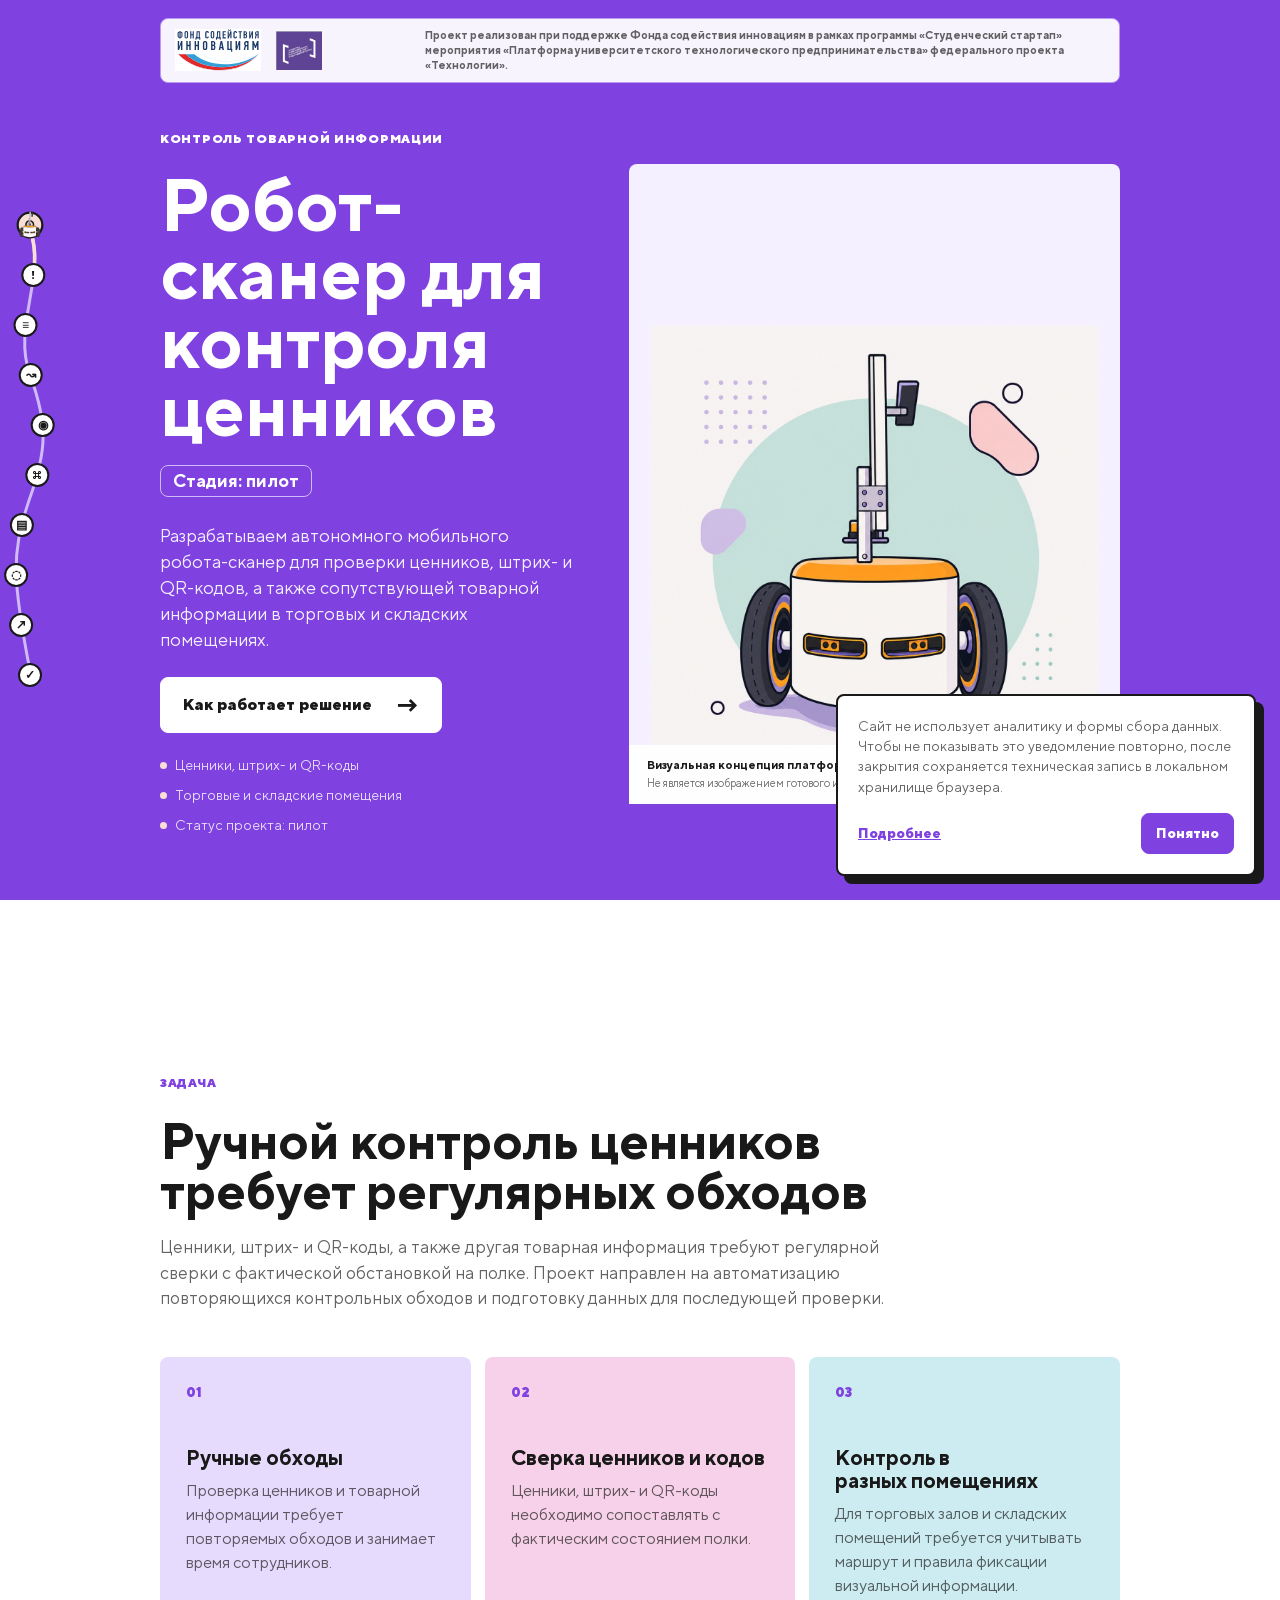
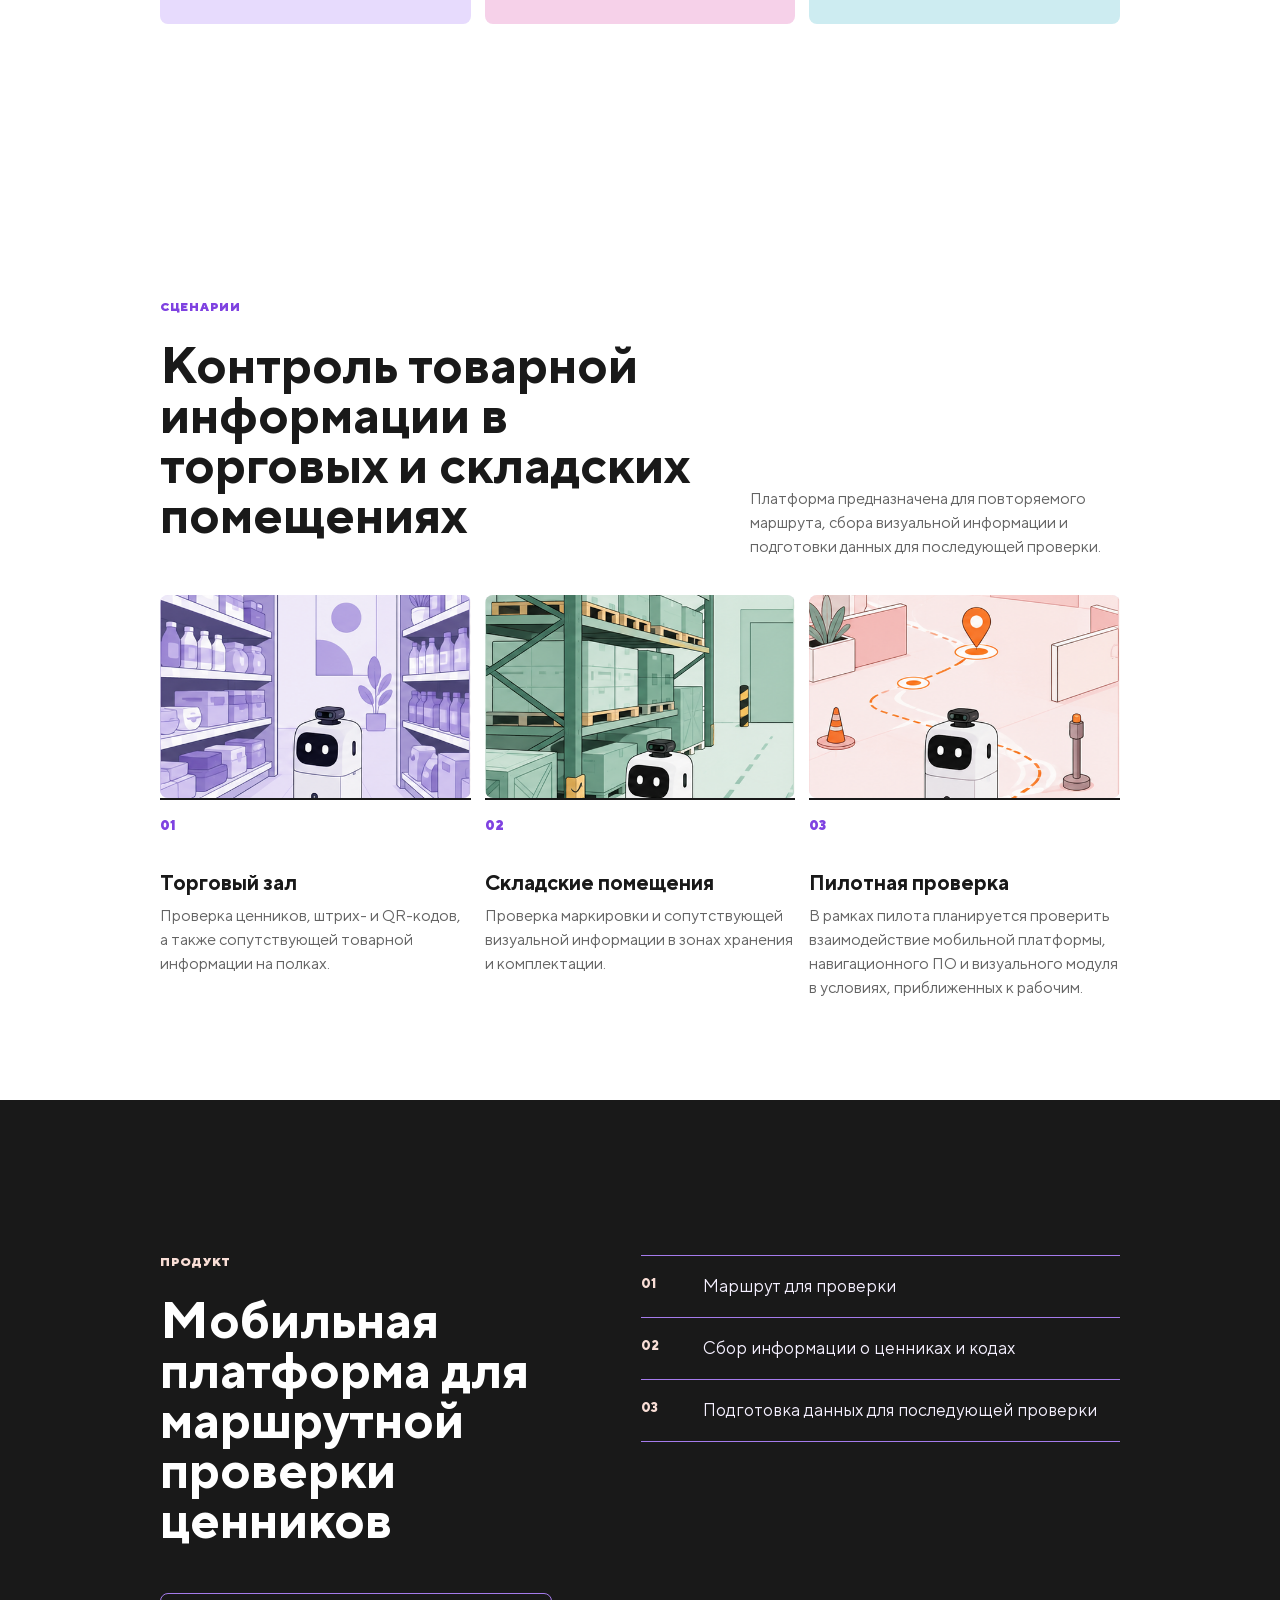
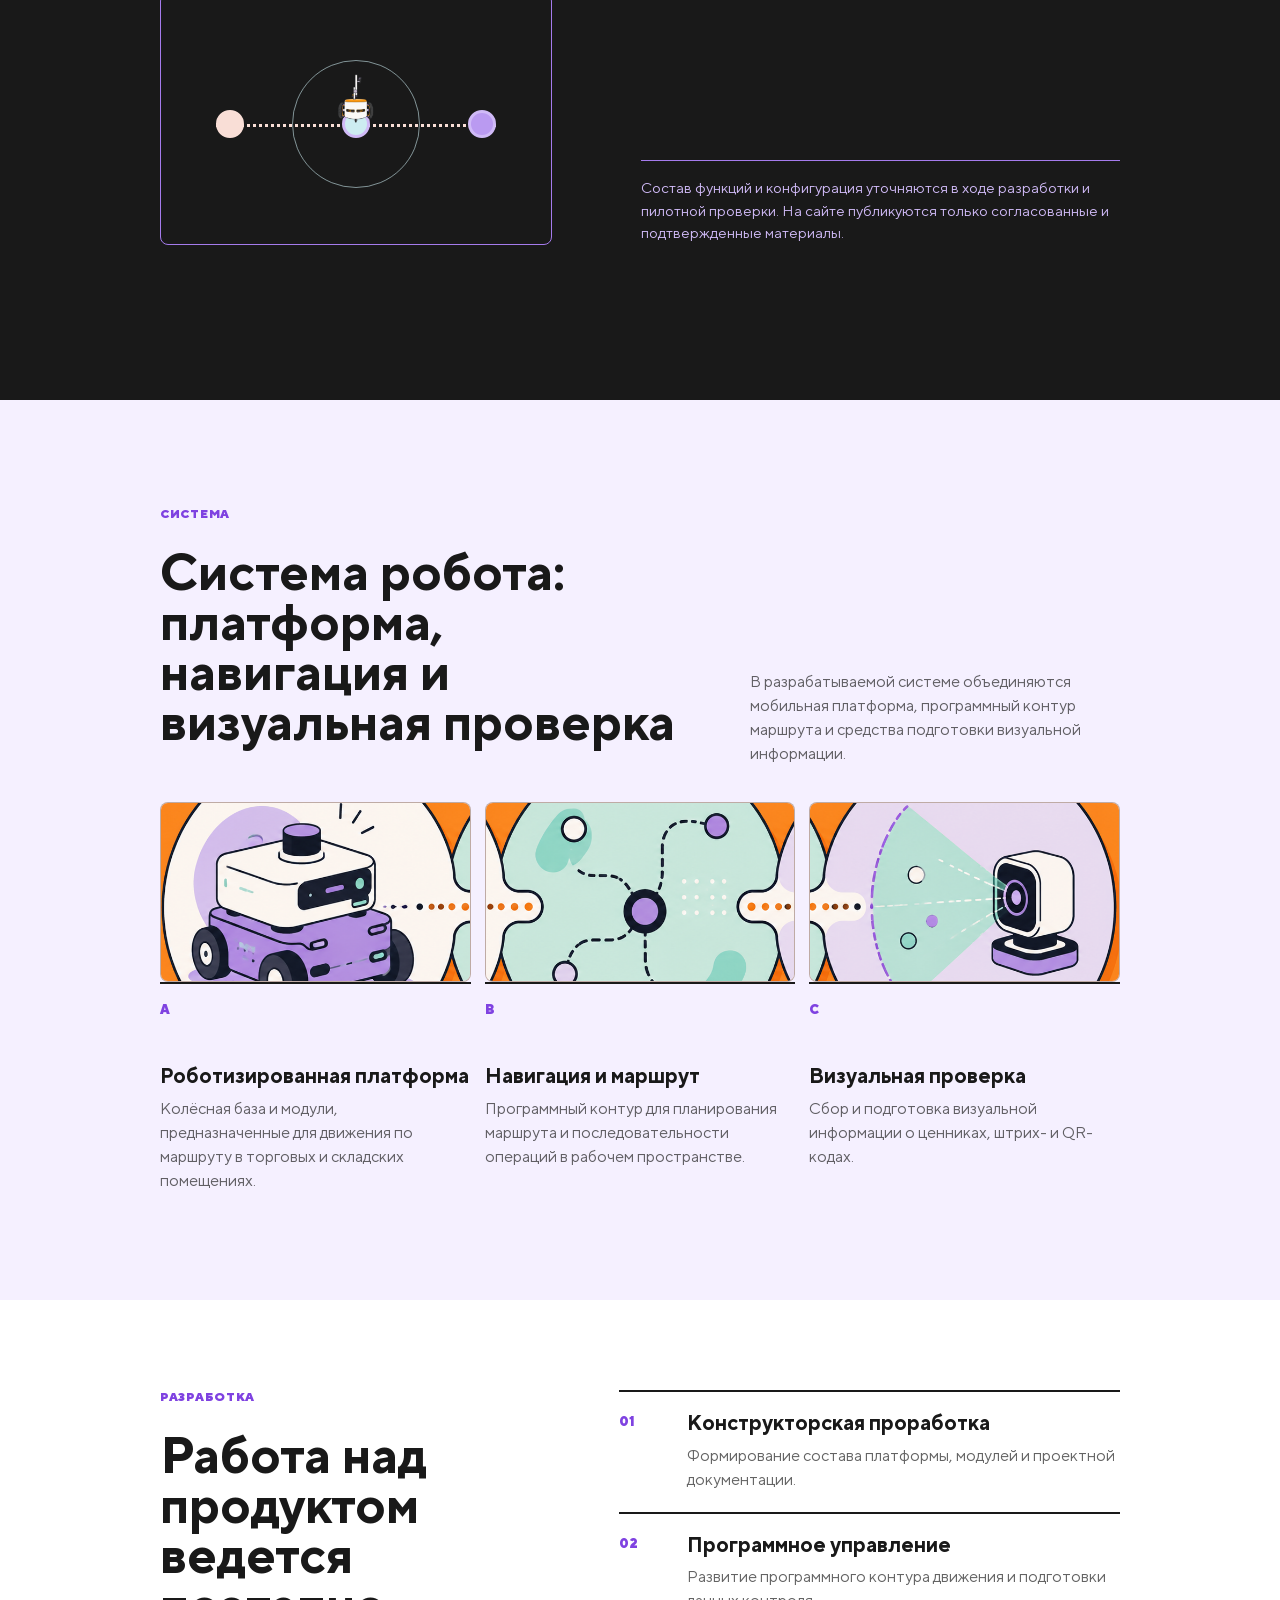
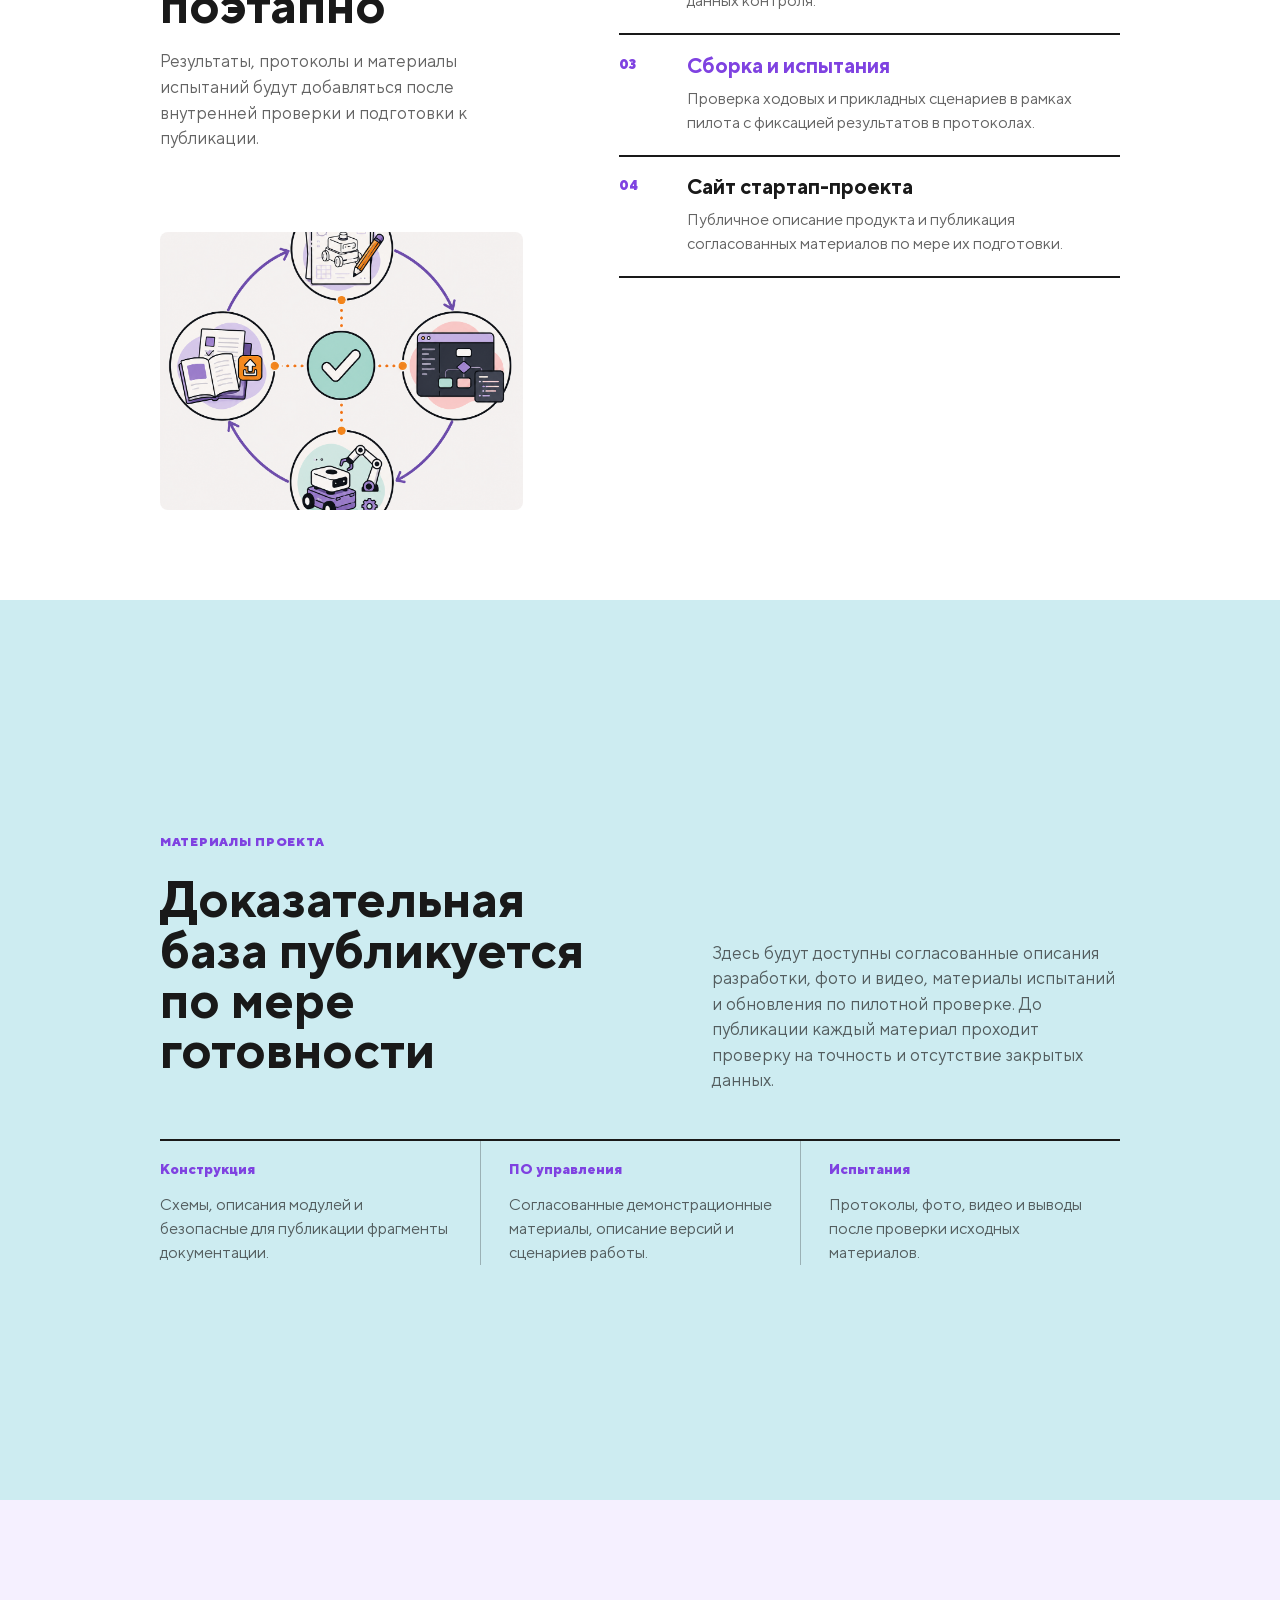
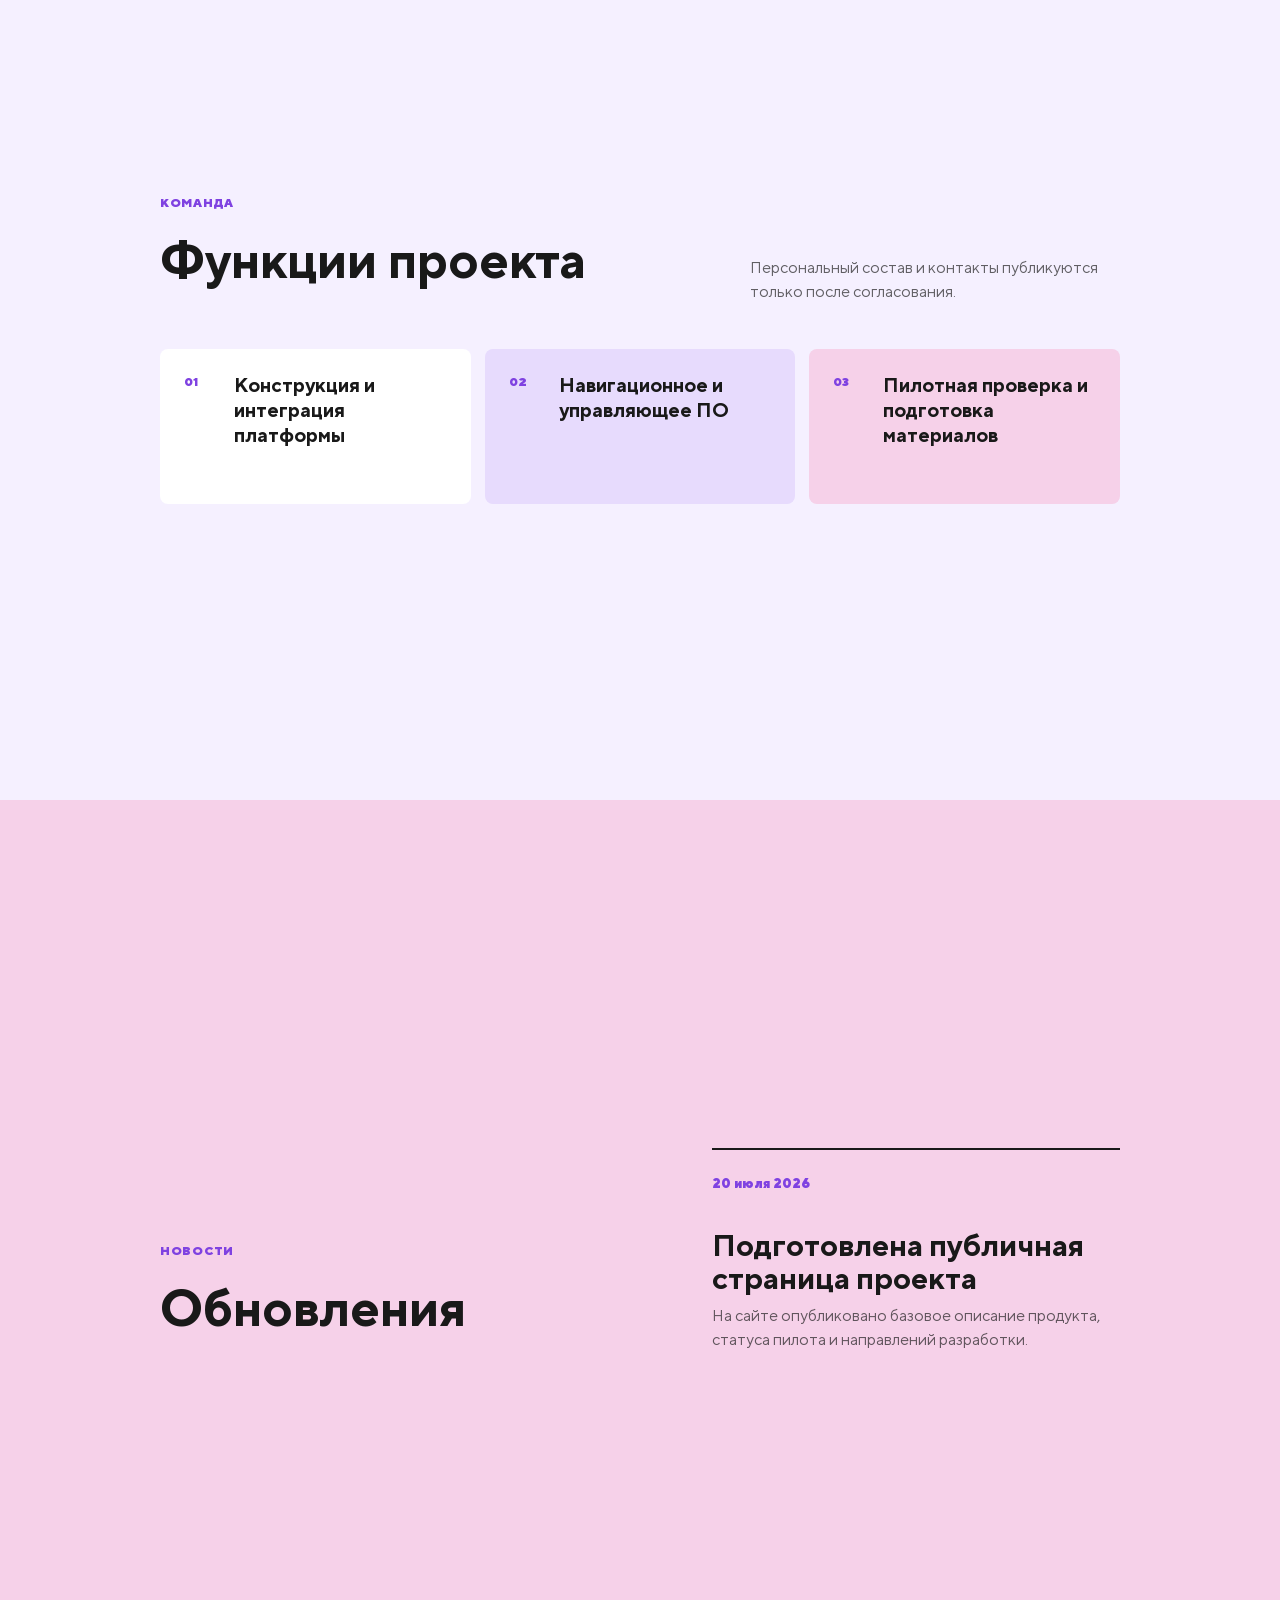
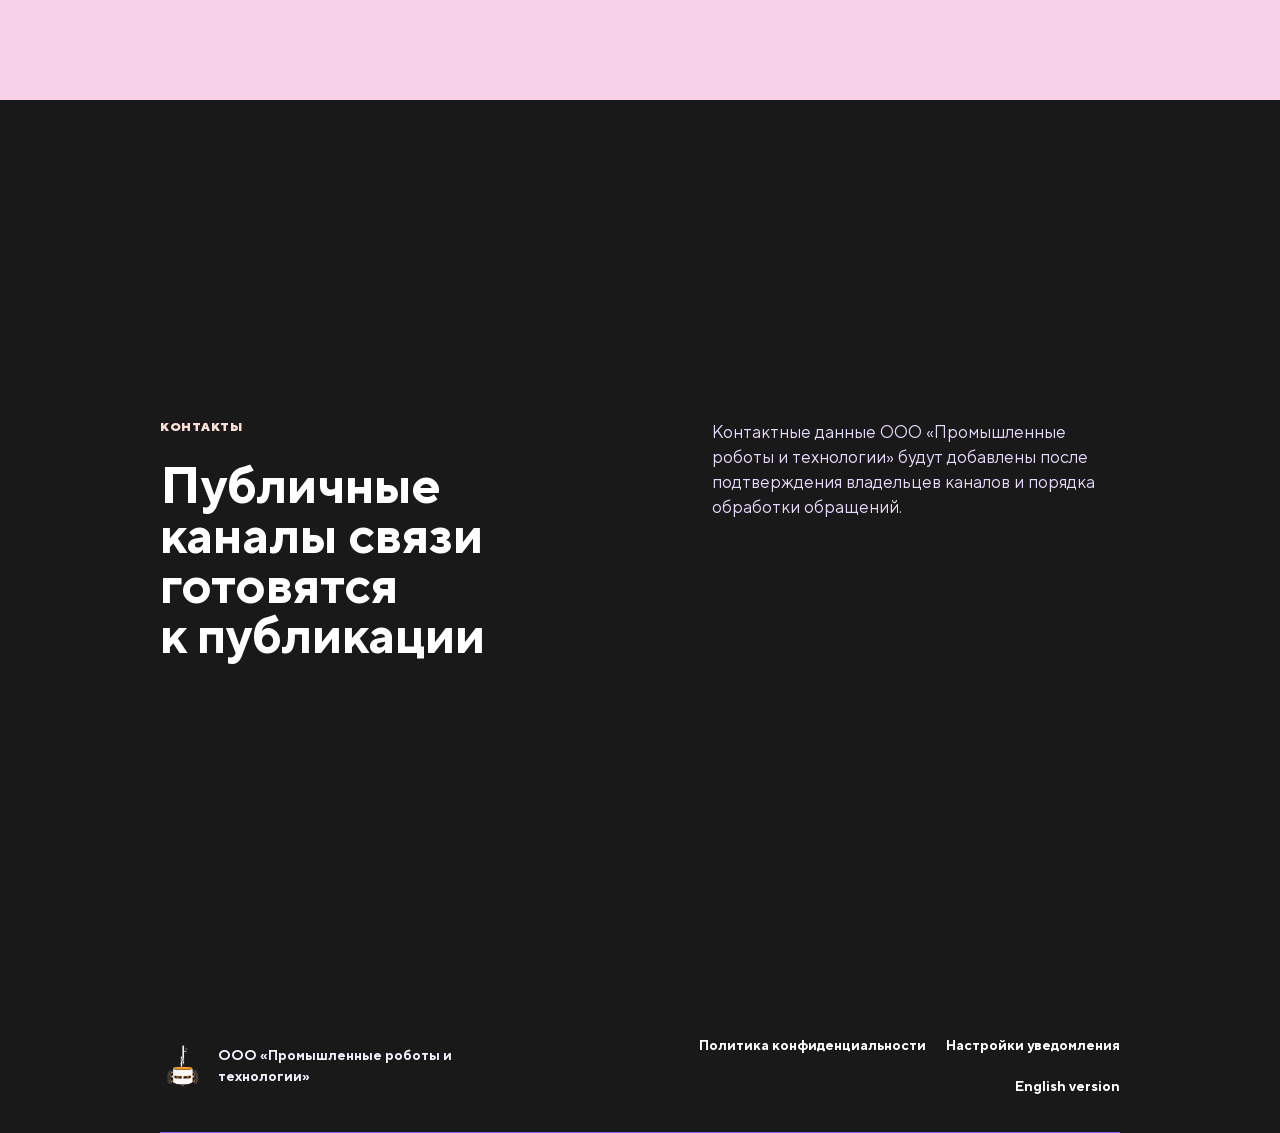
==== commit 1de9f6e3: "Clarify robot system section" ====
--- a/index.html
+++ b/index.html
@@ -222,9 +222,9 @@
                 <div class="section-heading">
                     <div>
                         <p class="eyebrow">Система</p>
-                        <h2 id="technology-title">Три контура разработки</h2>
-                    </div>
-                    <p>Состав решения развивается по мере проверки сценариев пилота.</p>
+                        <h2 id="technology-title">Система робота: платформа, навигация и визуальная проверка</h2>
+                    </div>
+                    <p>В разрабатываемой системе объединяются мобильная платформа, программный контур маршрута и средства подготовки визуальной информации.</p>
                 </div>
                 <div class="technology-grid">
                     <article class="technology-card">
@@ -234,7 +234,7 @@
                         <div class="technology-card-copy">
                             <span class="item-number">A</span>
                             <h3>Роботизированная платформа</h3>
-                            <p>Колёсная база и модули, предназначенные для перемещения в помещениях торговых объектов и складов.</p>
+                            <p>Колёсная база и модули, предназначенные для движения по маршруту в торговых и складских помещениях.</p>
                         </div>
                     </article>
                     <article class="technology-card">
@@ -243,8 +243,8 @@
                         </figure>
                         <div class="technology-card-copy">
                             <span class="item-number">B</span>
-                            <h3>Навигационное ПО</h3>
-                            <p>Программный контур для управления маршрутом и последовательностью операций в рабочем пространстве.</p>
+                            <h3>Навигация и маршрут</h3>
+                            <p>Программный контур для планирования маршрута и последовательности операций в рабочем пространстве.</p>
                         </div>
                     </article>
                     <article class="technology-card">
@@ -254,7 +254,7 @@
                         <div class="technology-card-copy">
                             <span class="item-number">C</span>
                             <h3>Визуальная проверка</h3>
-                            <p>Средства сбора и подготовки визуальной информации о ценниках и сопутствующих товарных индикаторах.</p>
+                            <p>Сбор и подготовка визуальной информации о ценниках, штрих- и QR-кодах.</p>
                         </div>
                     </article>
                 </div>
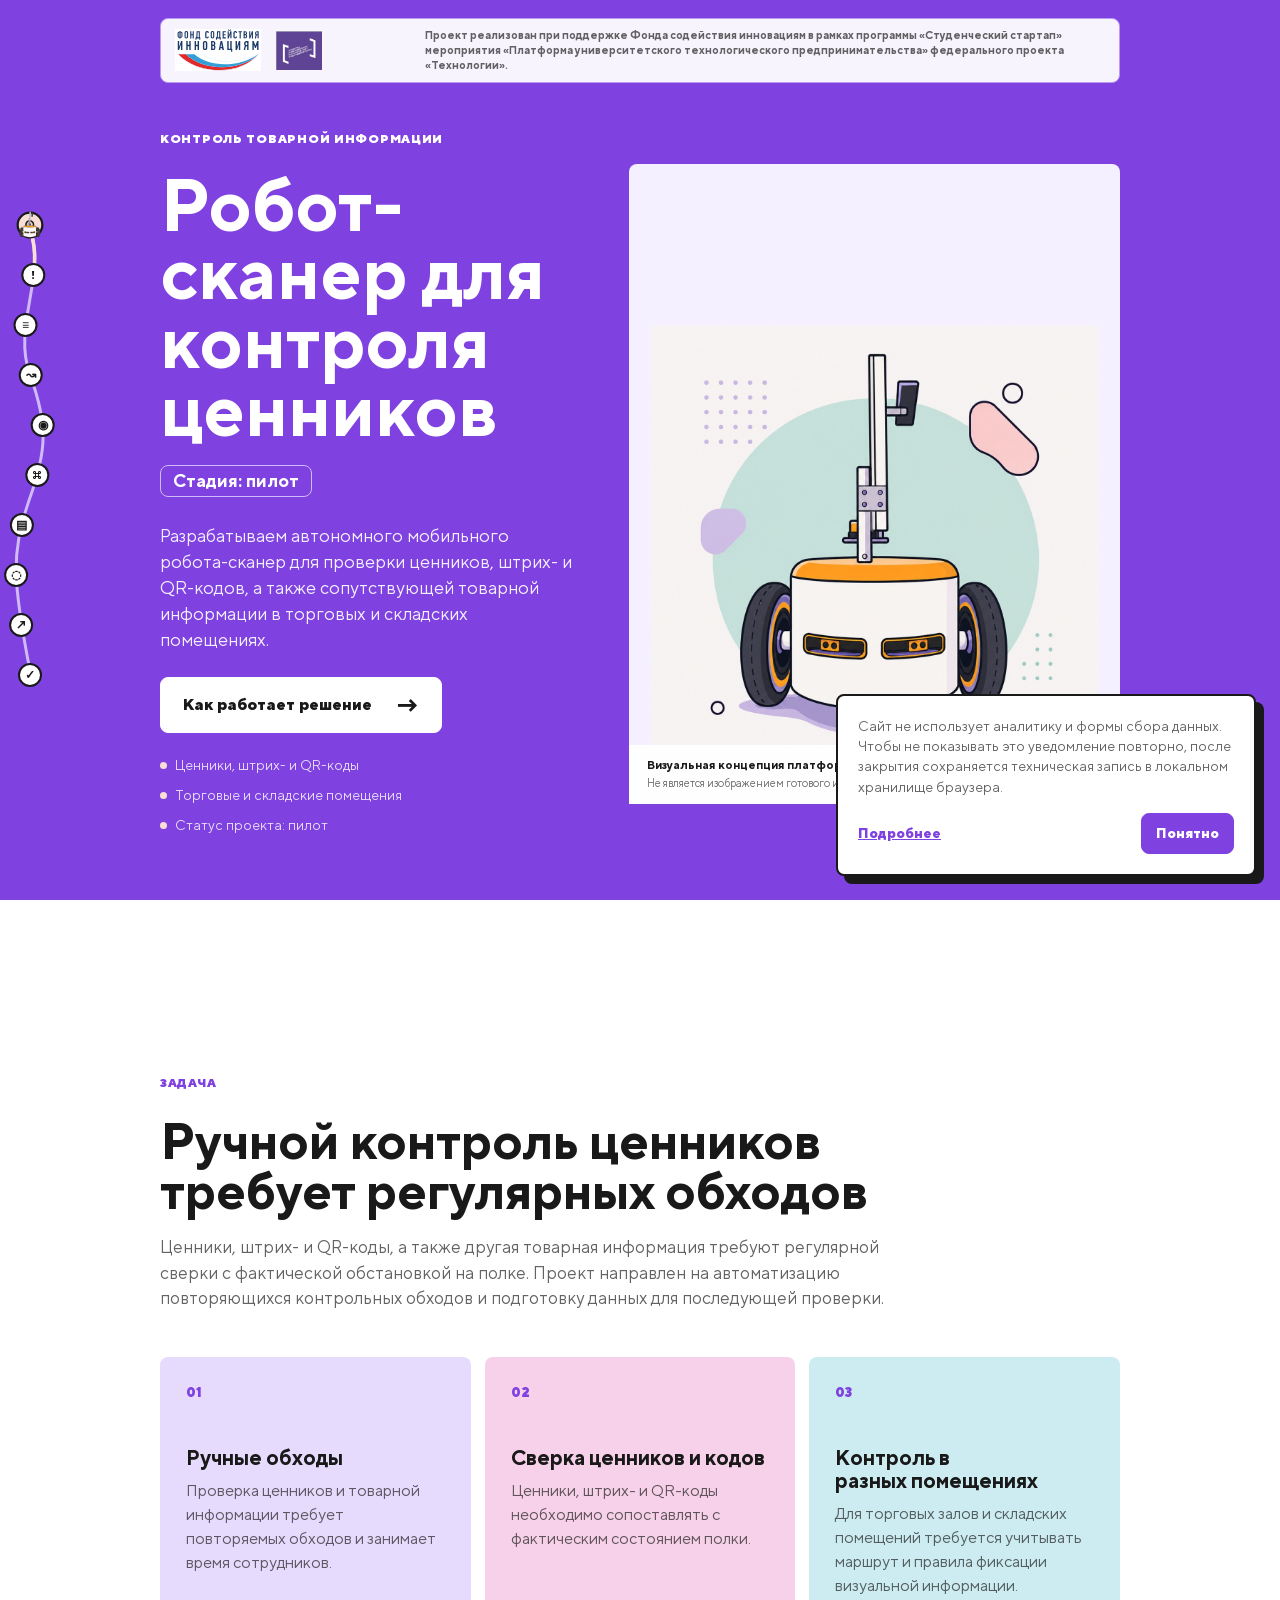
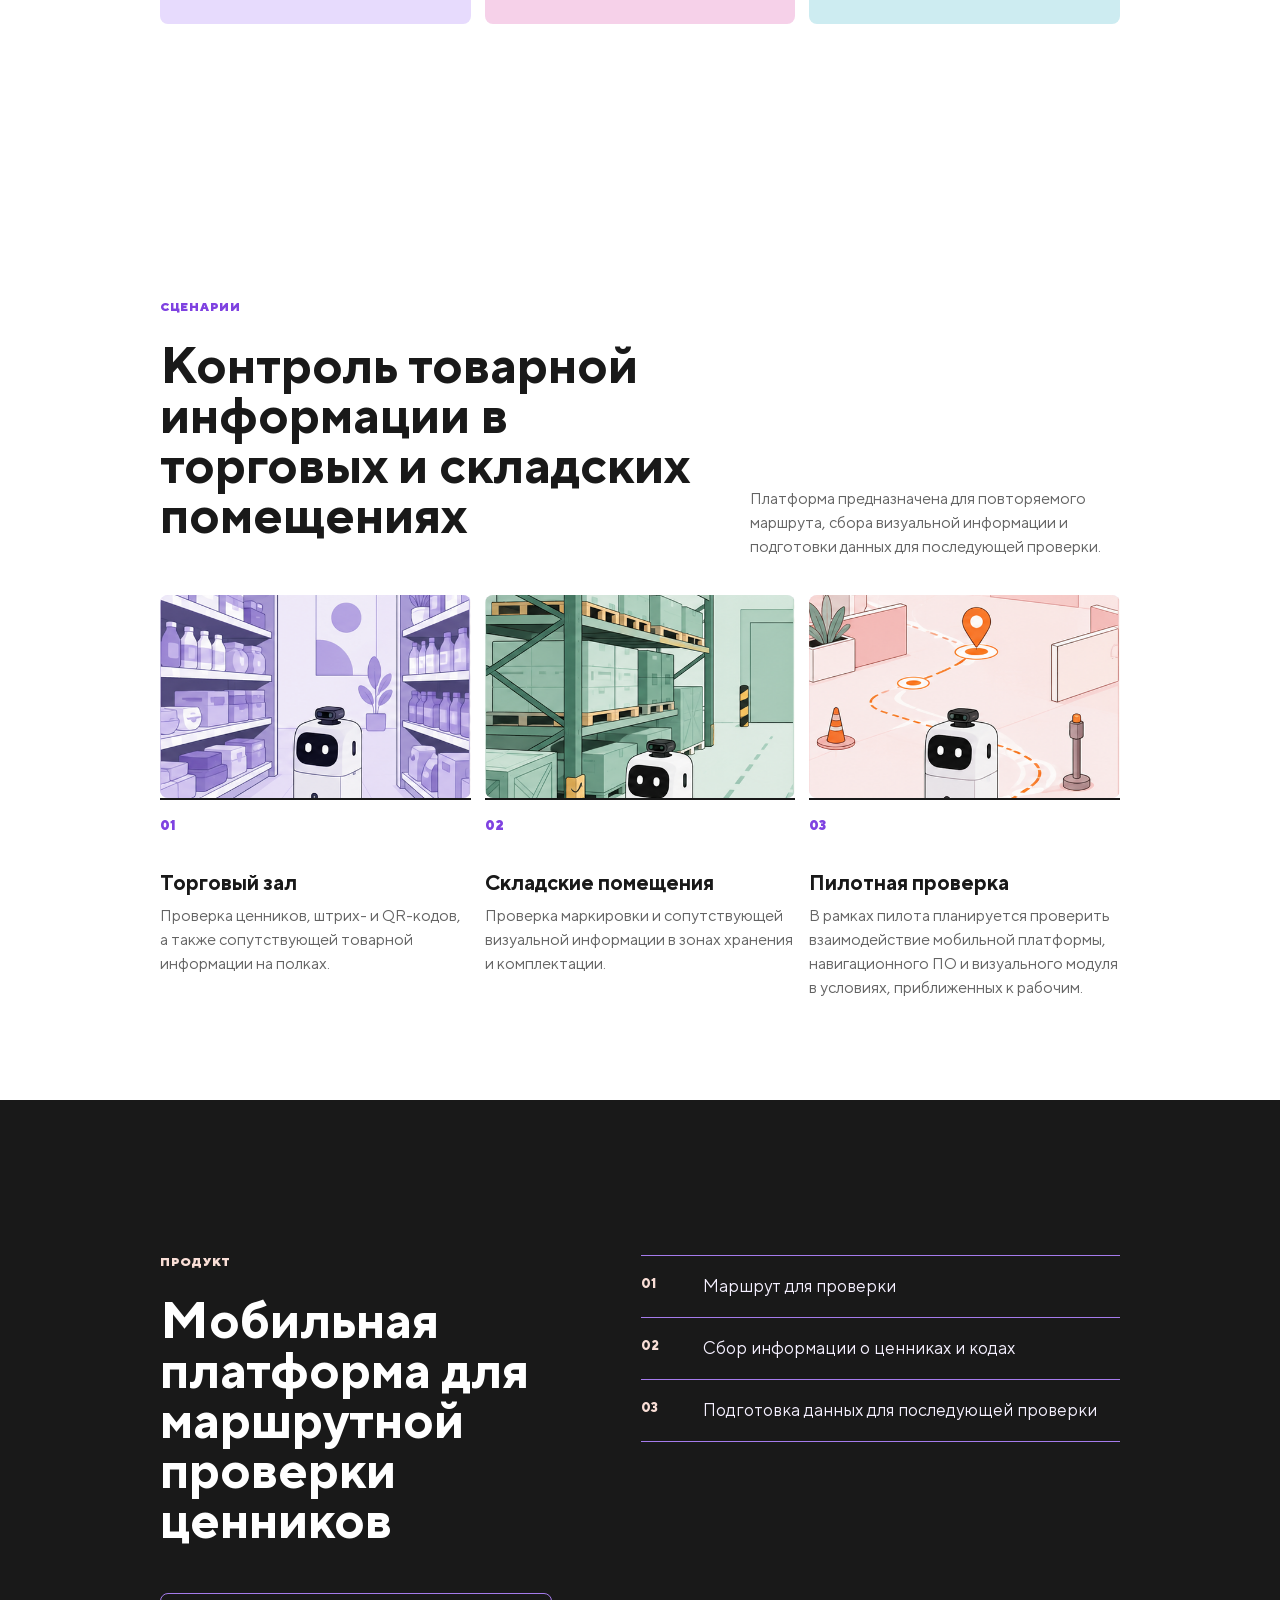
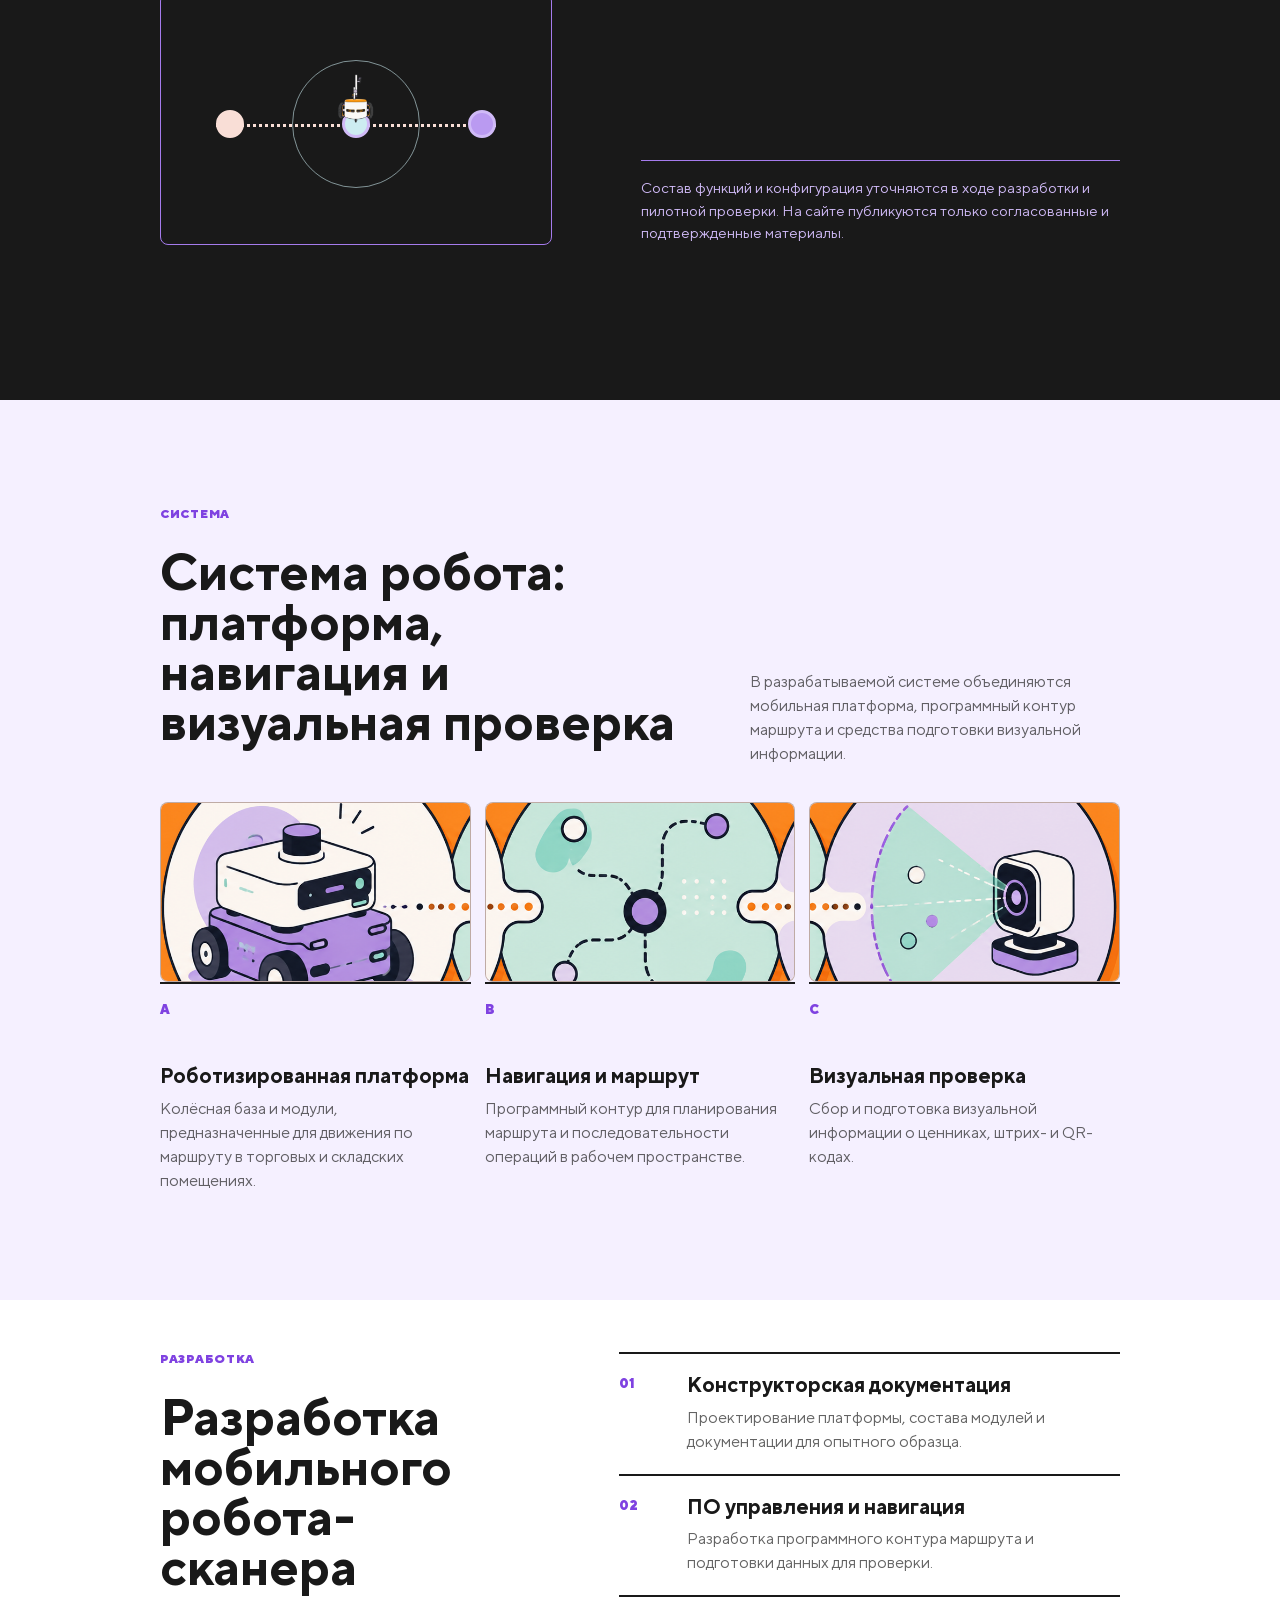
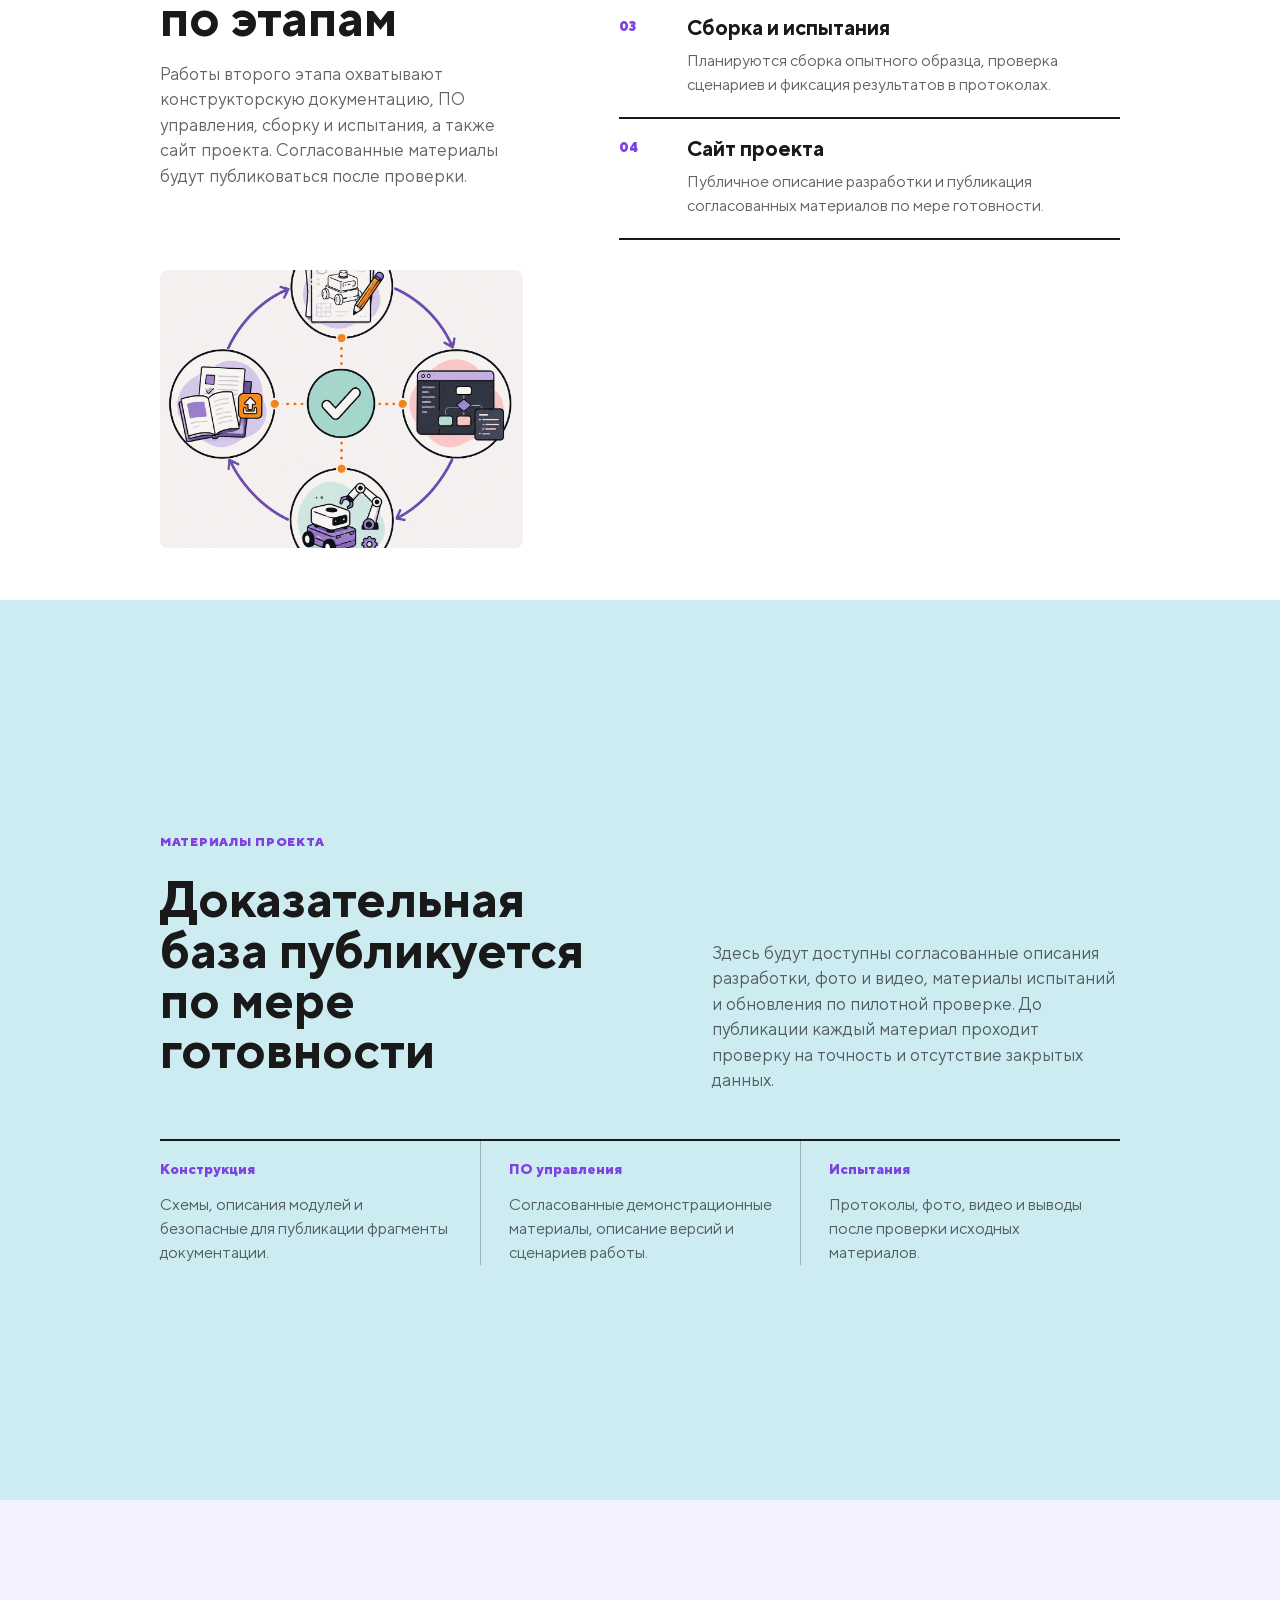
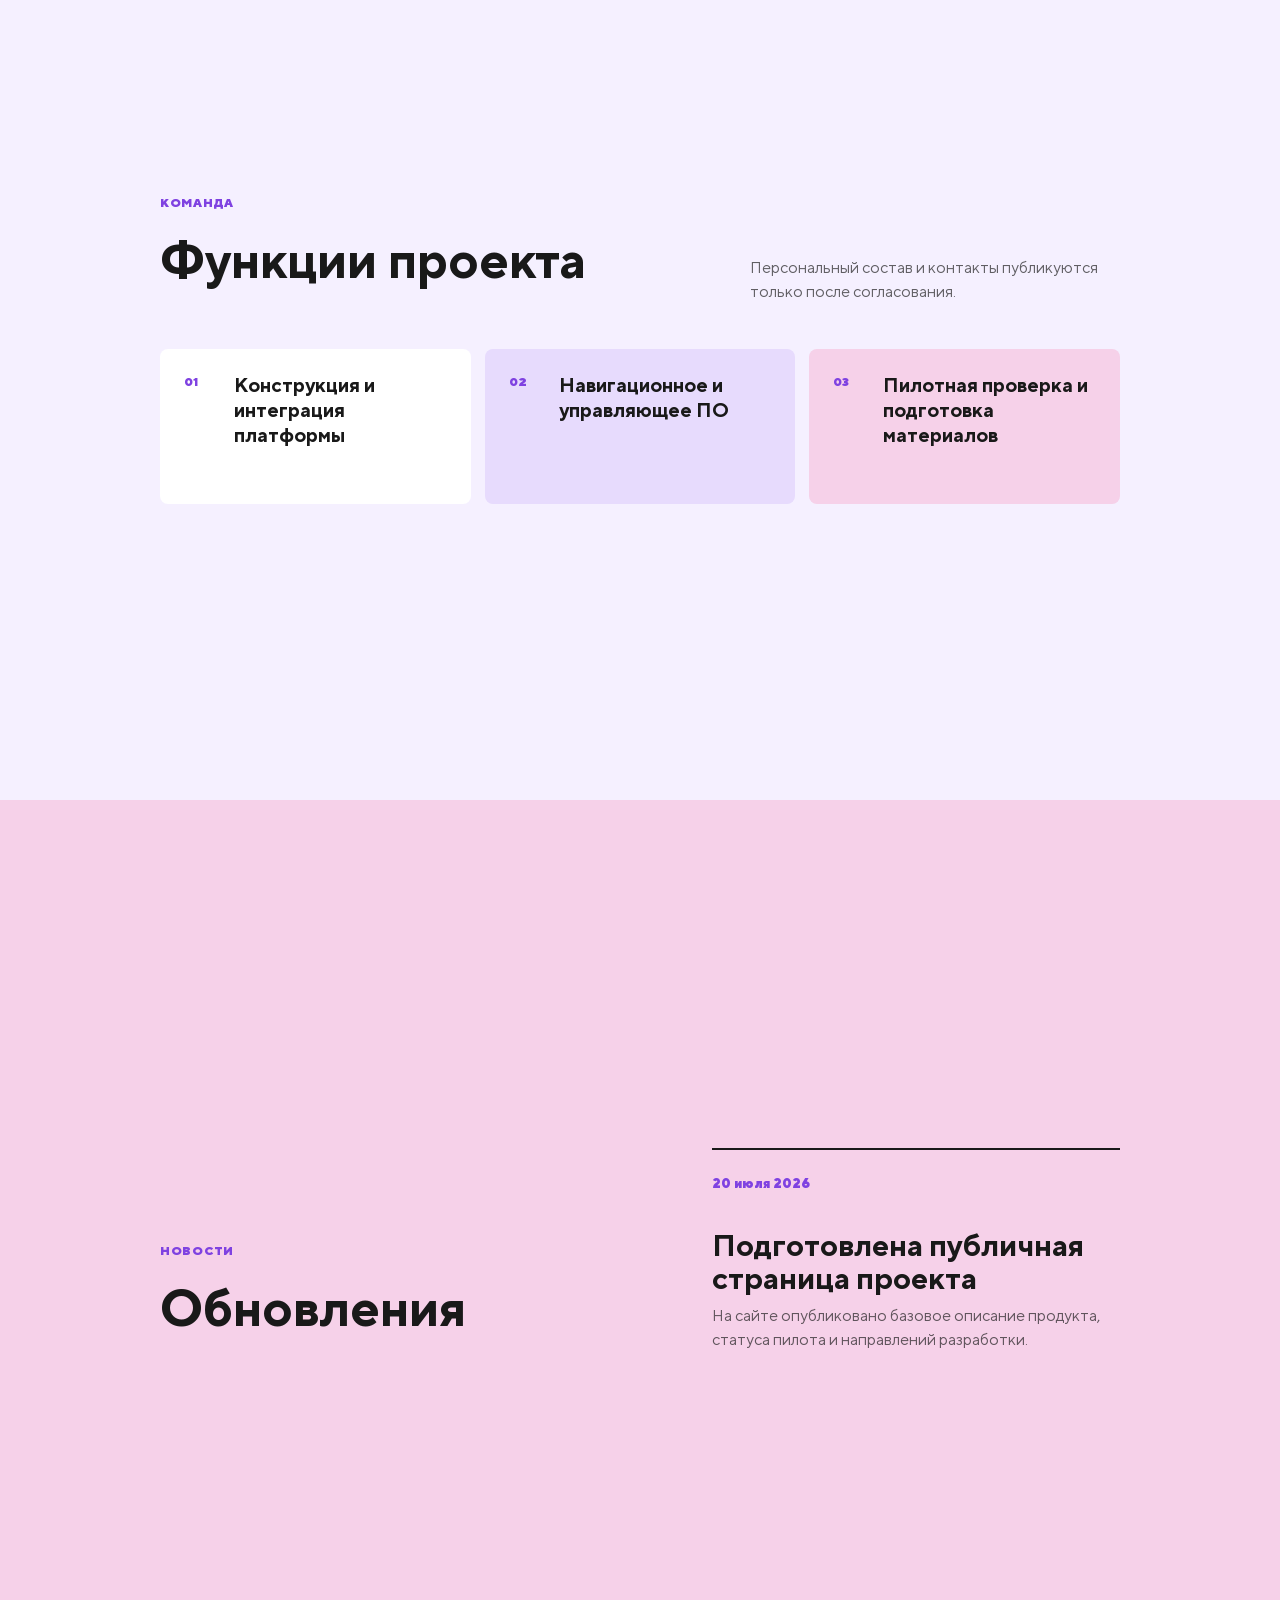
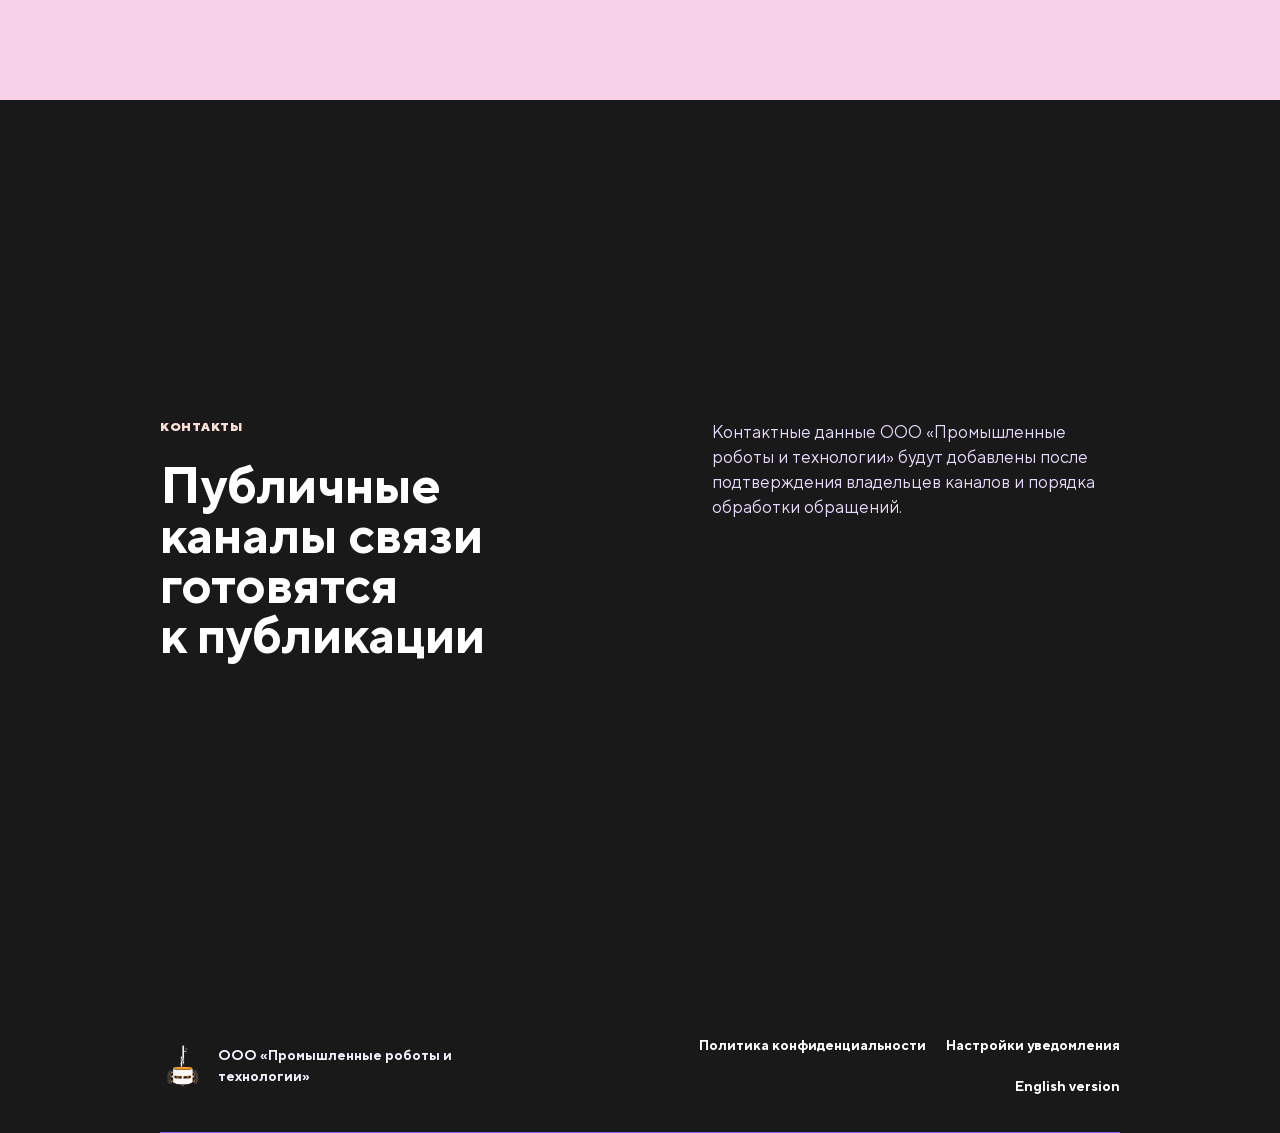
==== commit 7a63fc75: "Clarify development stages" ====
--- a/index.html
+++ b/index.html
@@ -265,10 +265,11 @@
             <div class="container development-layout">
                 <div class="section-intro">
                     <p class="eyebrow">Разработка</p>
-                    <h2 id="development-title">Работа над продуктом ведется поэтапно</h2>
+                    <h2 id="development-title">Разработка мобильного робота-сканера по этапам</h2>
                     <p>
-                        Результаты, протоколы и материалы испытаний будут добавляться после
-                        внутренней проверки и подготовки к публикации.
+                        Работы второго этапа охватывают конструкторскую документацию, ПО управления,
+                        сборку и испытания, а также сайт проекта. Согласованные материалы будут
+                        публиковаться после проверки.
                     </p>
                 </div>
                 <figure class="section-graphic development-graphic">
@@ -278,29 +279,29 @@
                     <li>
                         <span class="development-index">01</span>
                         <div>
-                            <h3>Конструкторская проработка</h3>
-                            <p>Формирование состава платформы, модулей и проектной документации.</p>
+                            <h3>Конструкторская документация</h3>
+                            <p>Проектирование платформы, состава модулей и документации для опытного образца.</p>
                         </div>
                     </li>
                     <li>
                         <span class="development-index">02</span>
                         <div>
-                            <h3>Программное управление</h3>
-                            <p>Развитие программного контура движения и подготовки данных контроля.</p>
+                            <h3>ПО управления и навигация</h3>
+                            <p>Разработка программного контура маршрута и подготовки данных для проверки.</p>
                         </div>
                     </li>
-                    <li class="development-current">
+                    <li>
                         <span class="development-index">03</span>
                         <div>
                             <h3>Сборка и испытания</h3>
-                            <p>Проверка ходовых и прикладных сценариев в рамках пилота с фиксацией результатов в протоколах.</p>
+                            <p>Планируются сборка опытного образца, проверка сценариев и фиксация результатов в протоколах.</p>
                         </div>
                     </li>
                     <li>
                         <span class="development-index">04</span>
                         <div>
-                            <h3>Сайт стартап-проекта</h3>
-                            <p>Публичное описание продукта и публикация согласованных материалов по мере их подготовки.</p>
+                            <h3>Сайт проекта</h3>
+                            <p>Публичное описание разработки и публикация согласованных материалов по мере готовности.</p>
                         </div>
                     </li>
                 </ol>
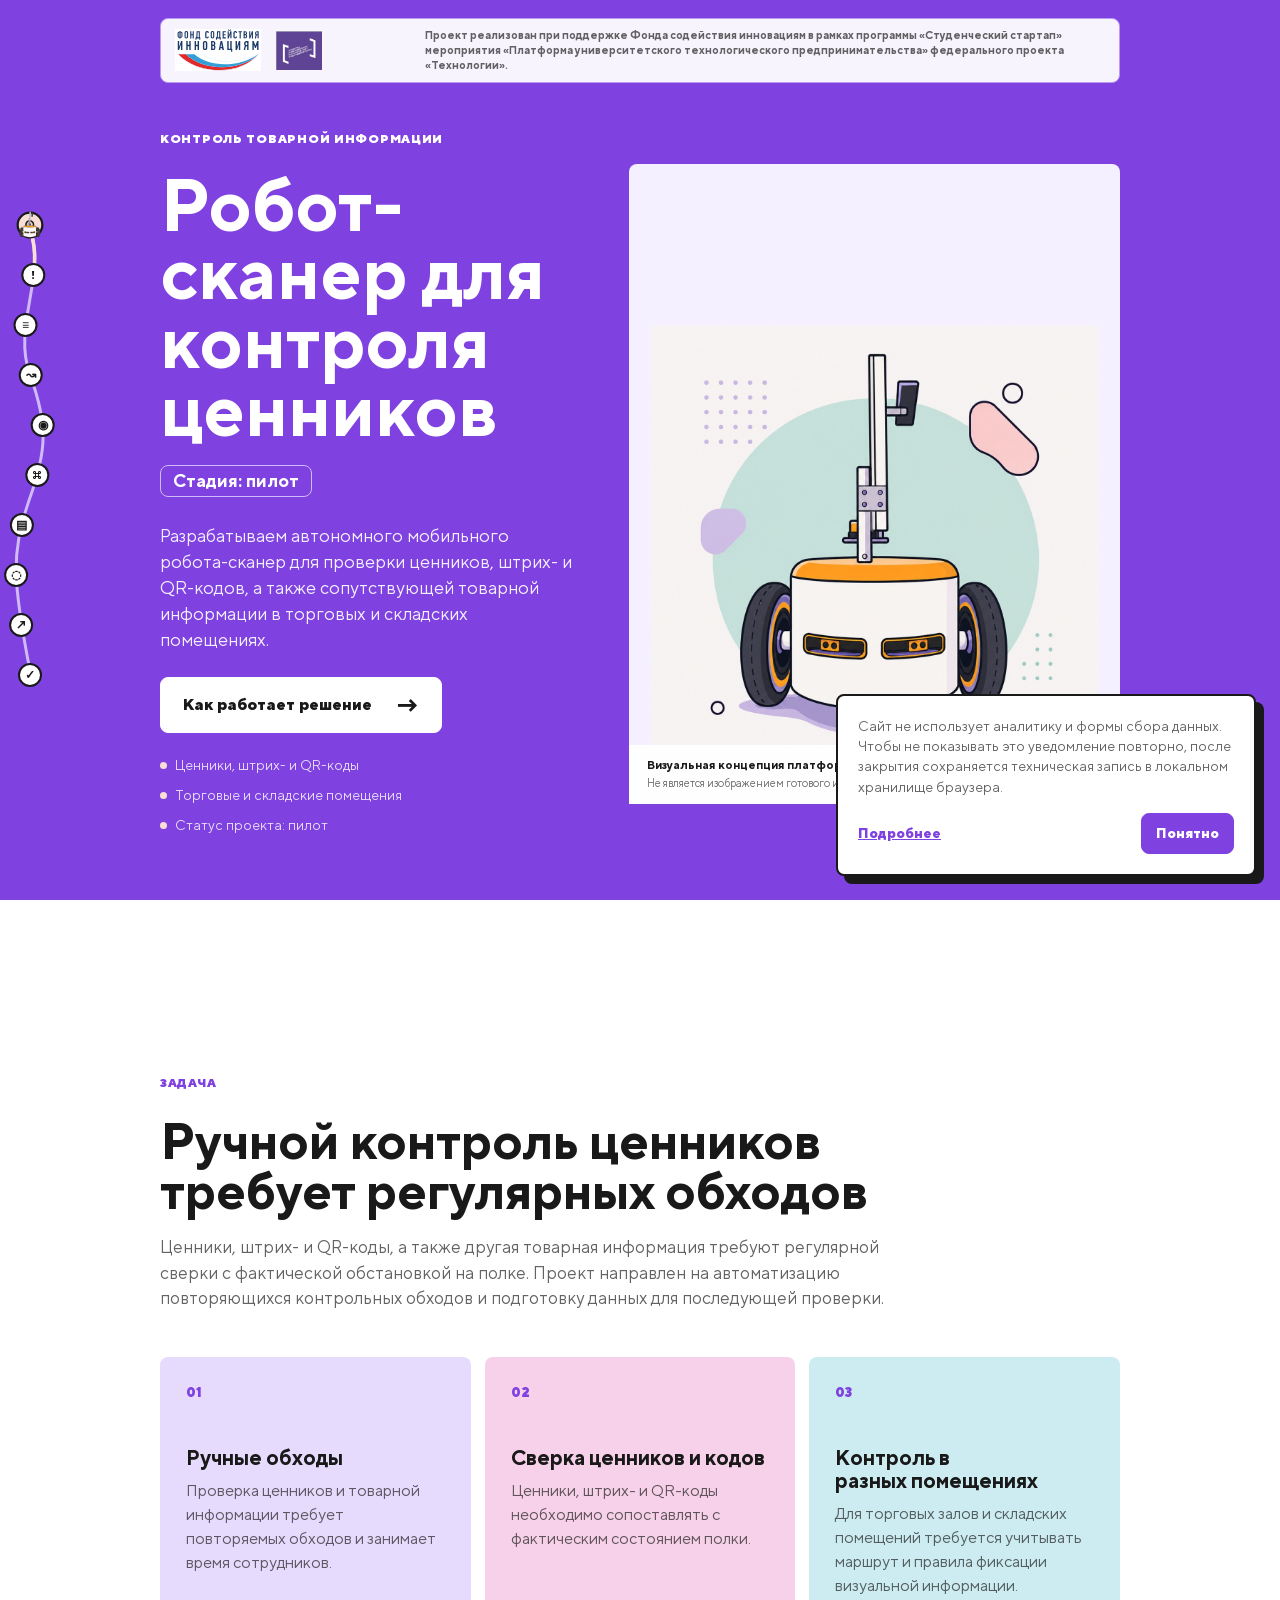
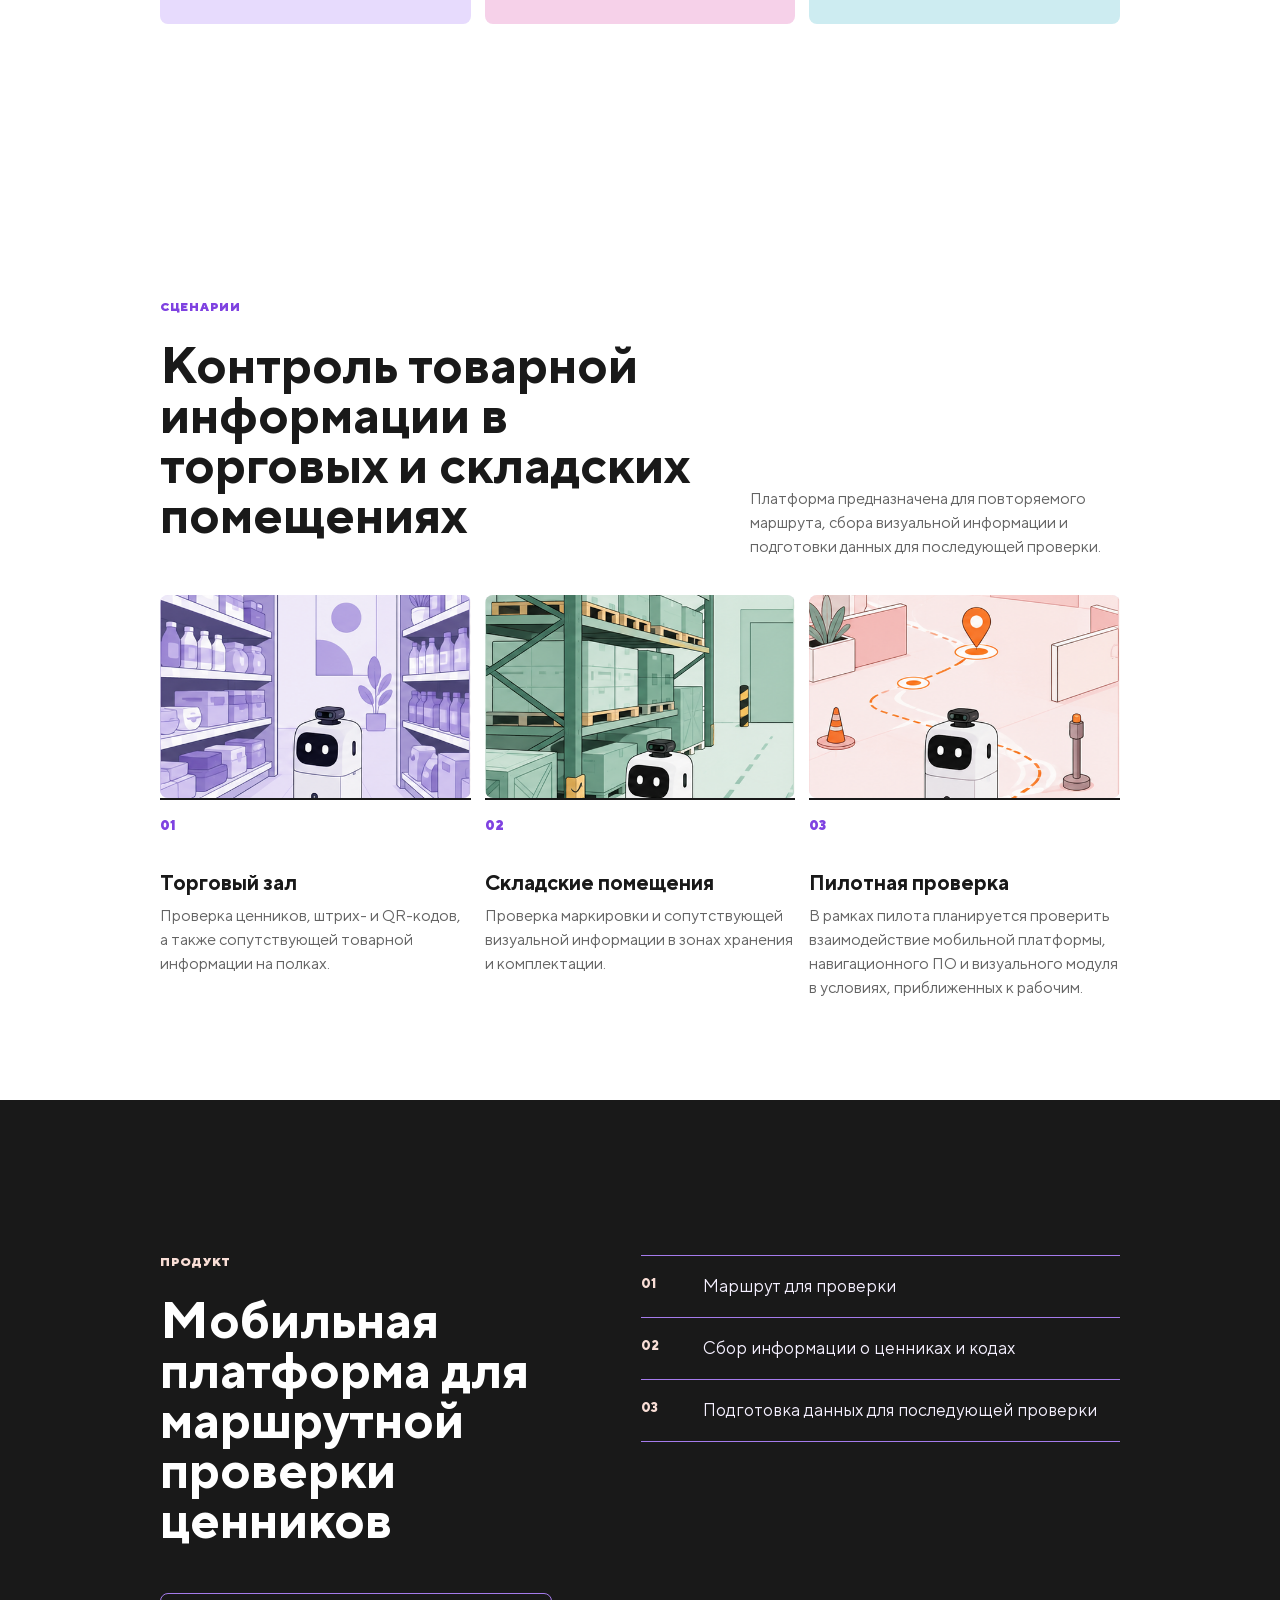
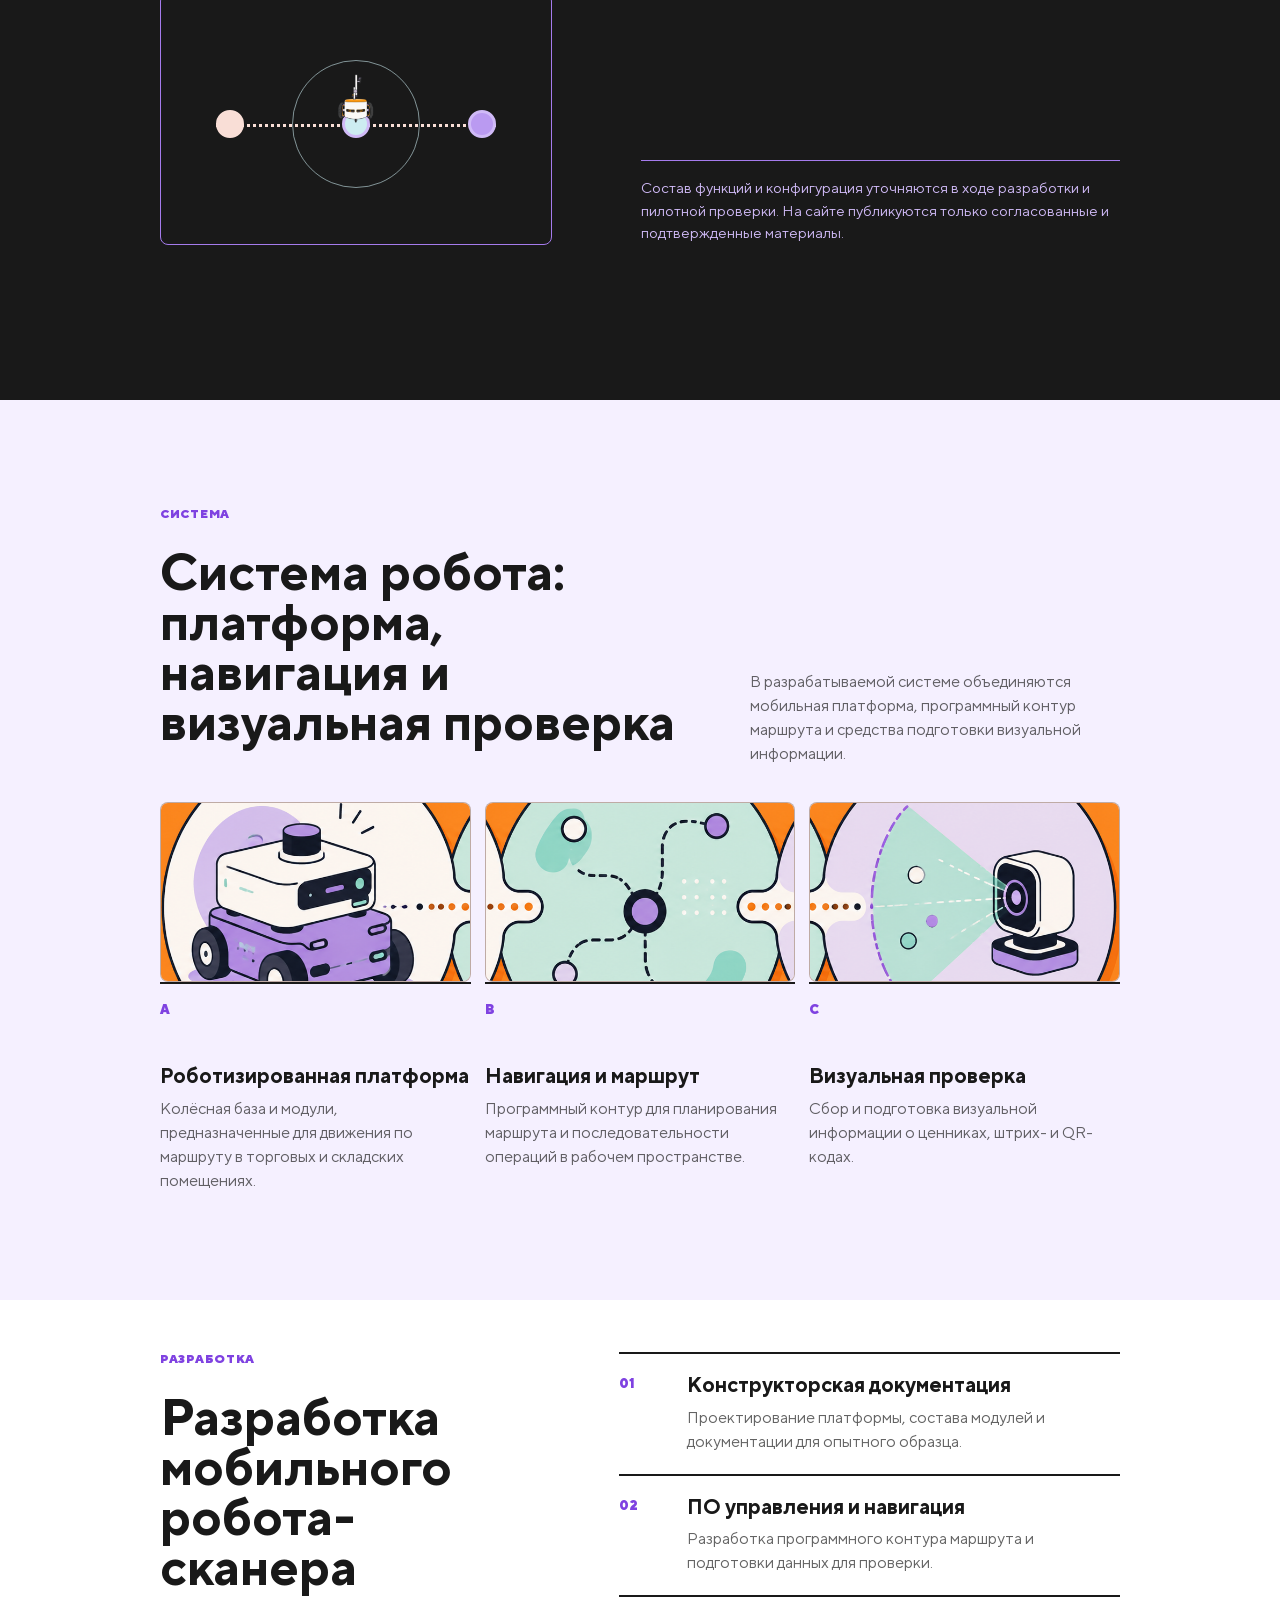
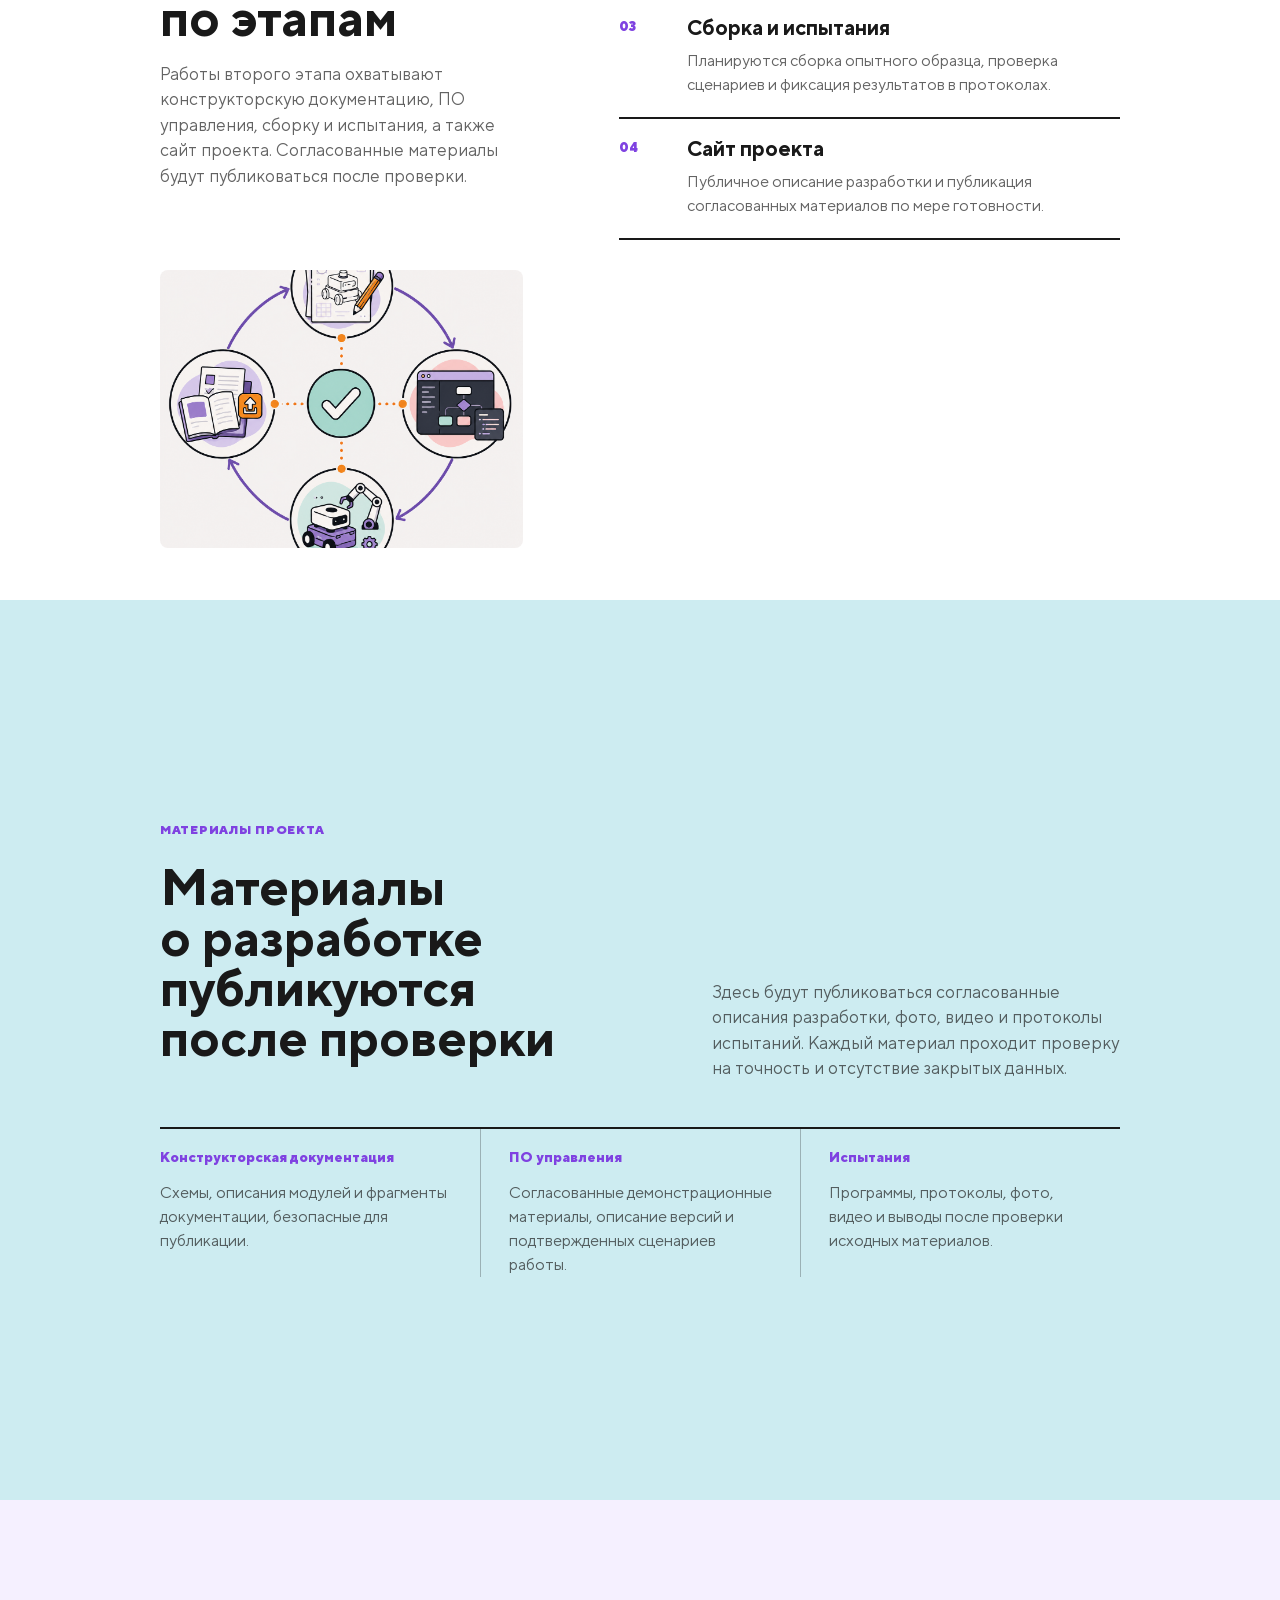
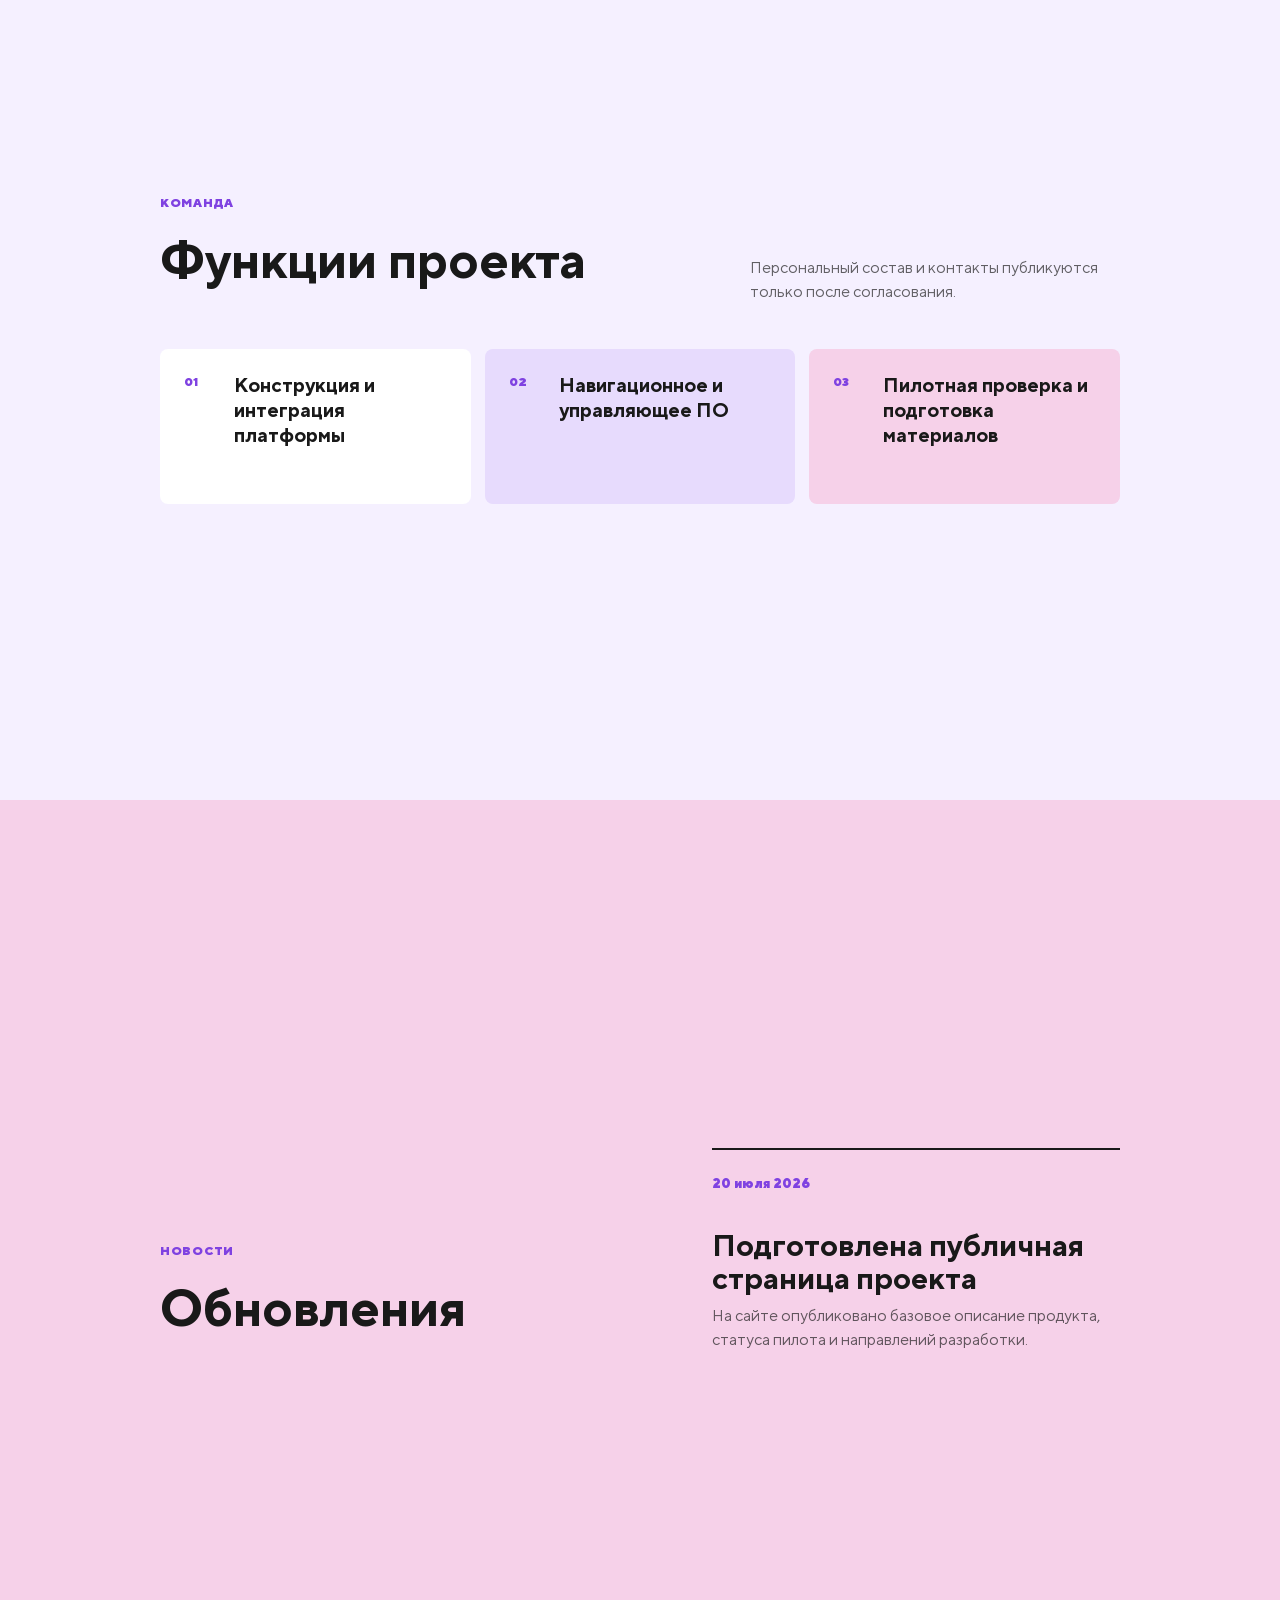
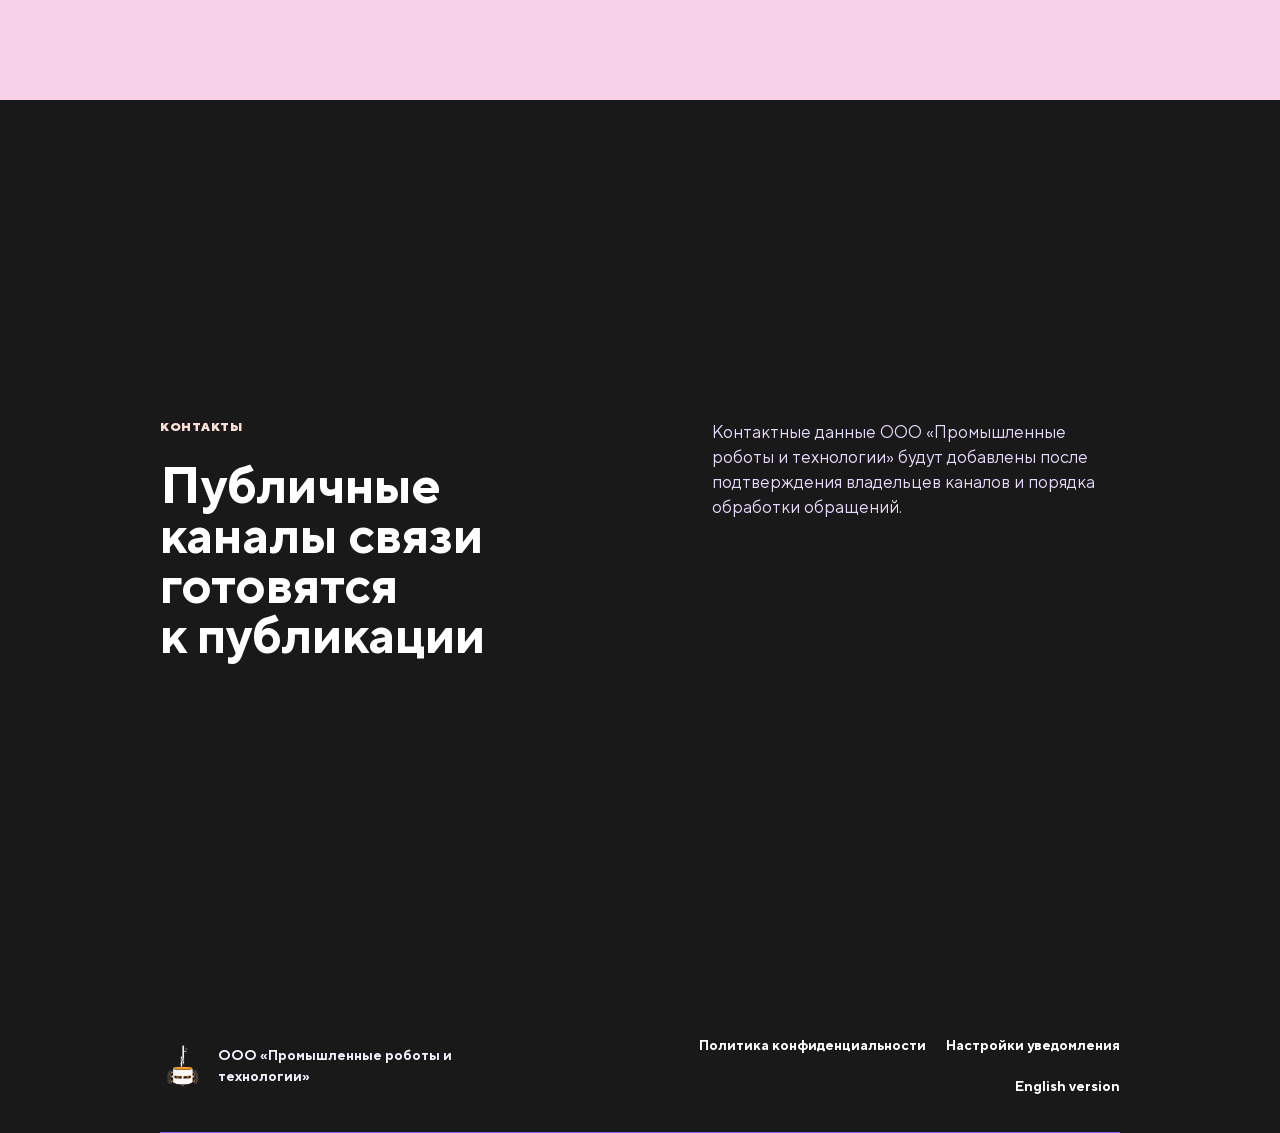
==== commit 34c7cc24: "Clarify project materials" ====
--- a/index.html
+++ b/index.html
@@ -313,26 +313,26 @@
                 <div class="evidence-layout">
                     <div>
                         <p class="eyebrow">Материалы проекта</p>
-                        <h2 id="evidence-title">Доказательная база публикуется по мере готовности</h2>
+                        <h2 id="evidence-title">Материалы о разработке публикуются после проверки</h2>
                     </div>
                     <p>
-                        Здесь будут доступны согласованные описания разработки, фото и видео,
-                        материалы испытаний и обновления по пилотной проверке. До публикации
-                        каждый материал проходит проверку на точность и отсутствие закрытых данных.
+                        Здесь будут публиковаться согласованные описания разработки, фото, видео и
+                        протоколы испытаний. Каждый материал проходит проверку на точность и отсутствие
+                        закрытых данных.
                     </p>
                 </div>
                 <div class="evidence-status" aria-label="Состав публикуемых материалов">
                     <div class="evidence-status-item">
-                        <span>Конструкция</span>
-                        <p>Схемы, описания модулей и безопасные для публикации фрагменты документации.</p>
+                        <span>Конструкторская документация</span>
+                        <p>Схемы, описания модулей и фрагменты документации, безопасные для публикации.</p>
                     </div>
                     <div class="evidence-status-item">
                         <span>ПО управления</span>
-                        <p>Согласованные демонстрационные материалы, описание версий и сценариев работы.</p>
+                        <p>Согласованные демонстрационные материалы, описание версий и подтвержденных сценариев работы.</p>
                     </div>
                     <div class="evidence-status-item">
                         <span>Испытания</span>
-                        <p>Протоколы, фото, видео и выводы после проверки исходных материалов.</p>
+                        <p>Программы, протоколы, фото, видео и выводы после проверки исходных материалов.</p>
                     </div>
                 </div>
             </div>
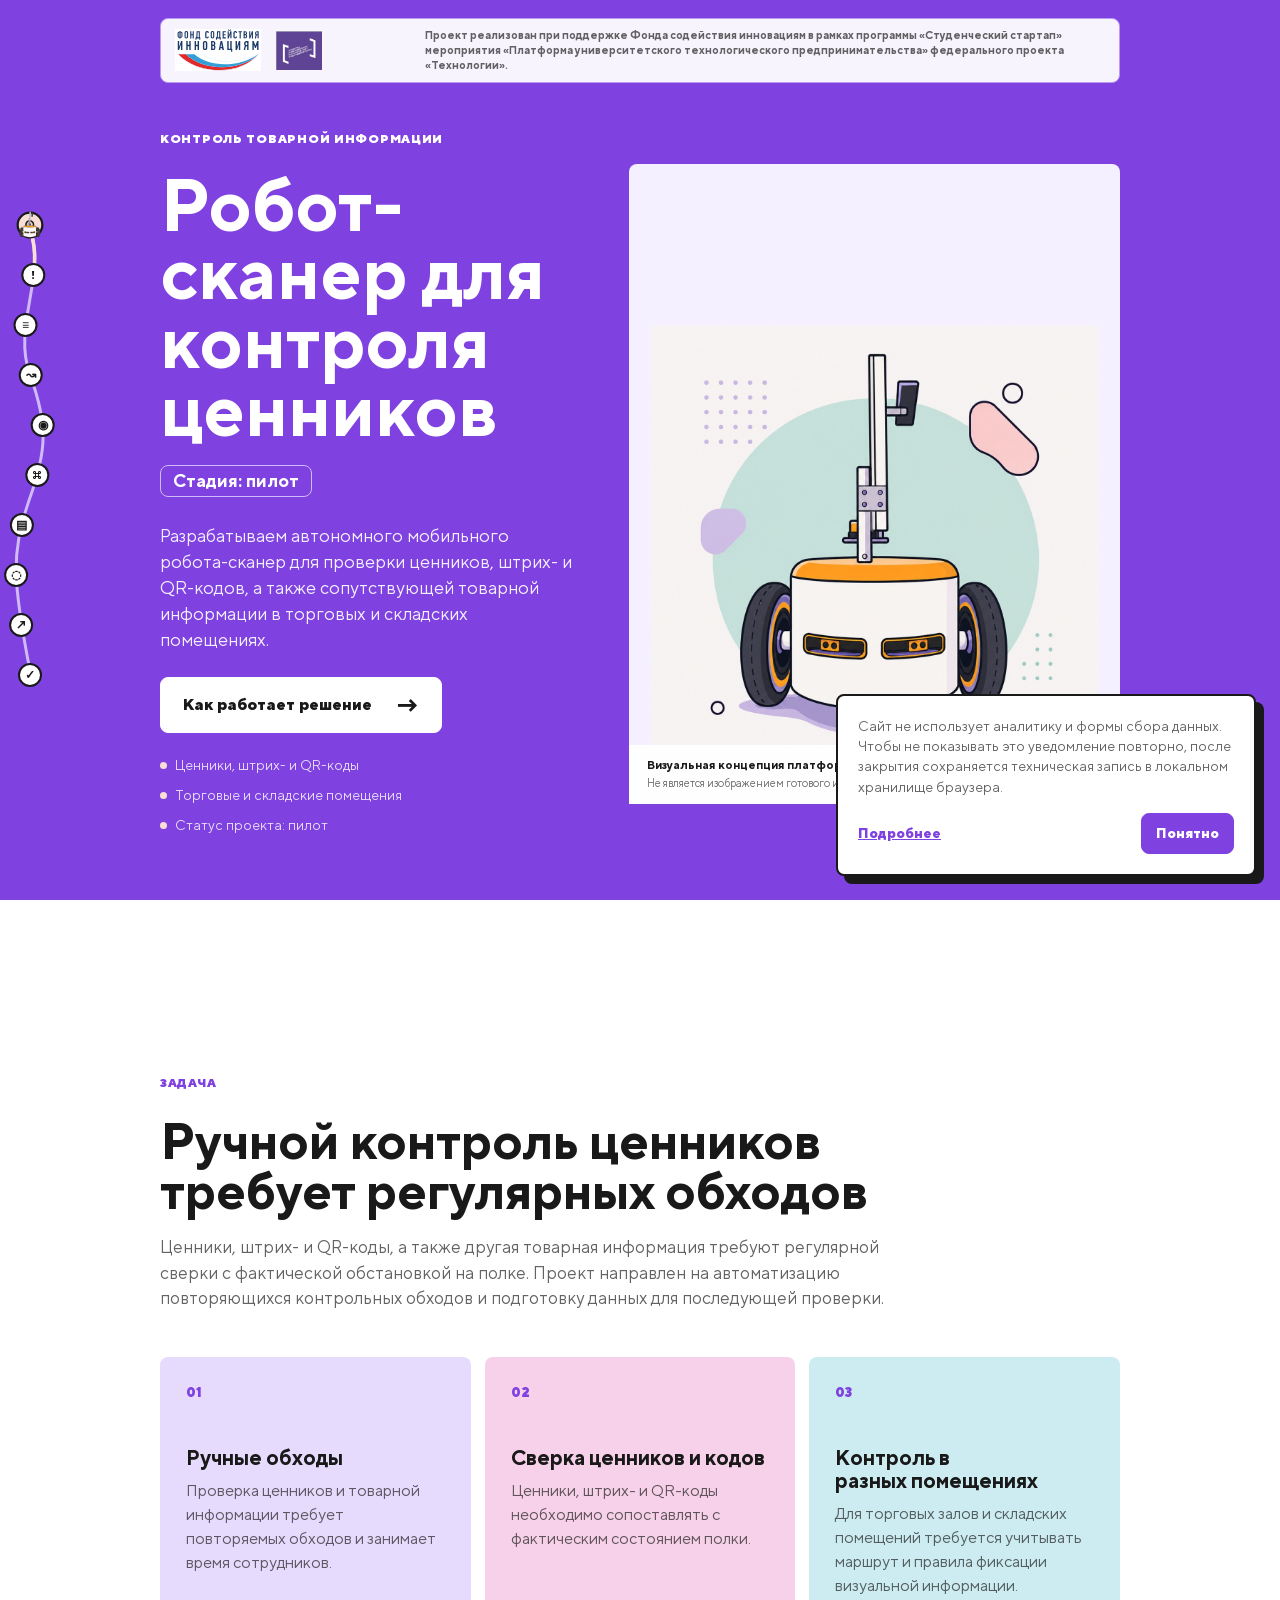
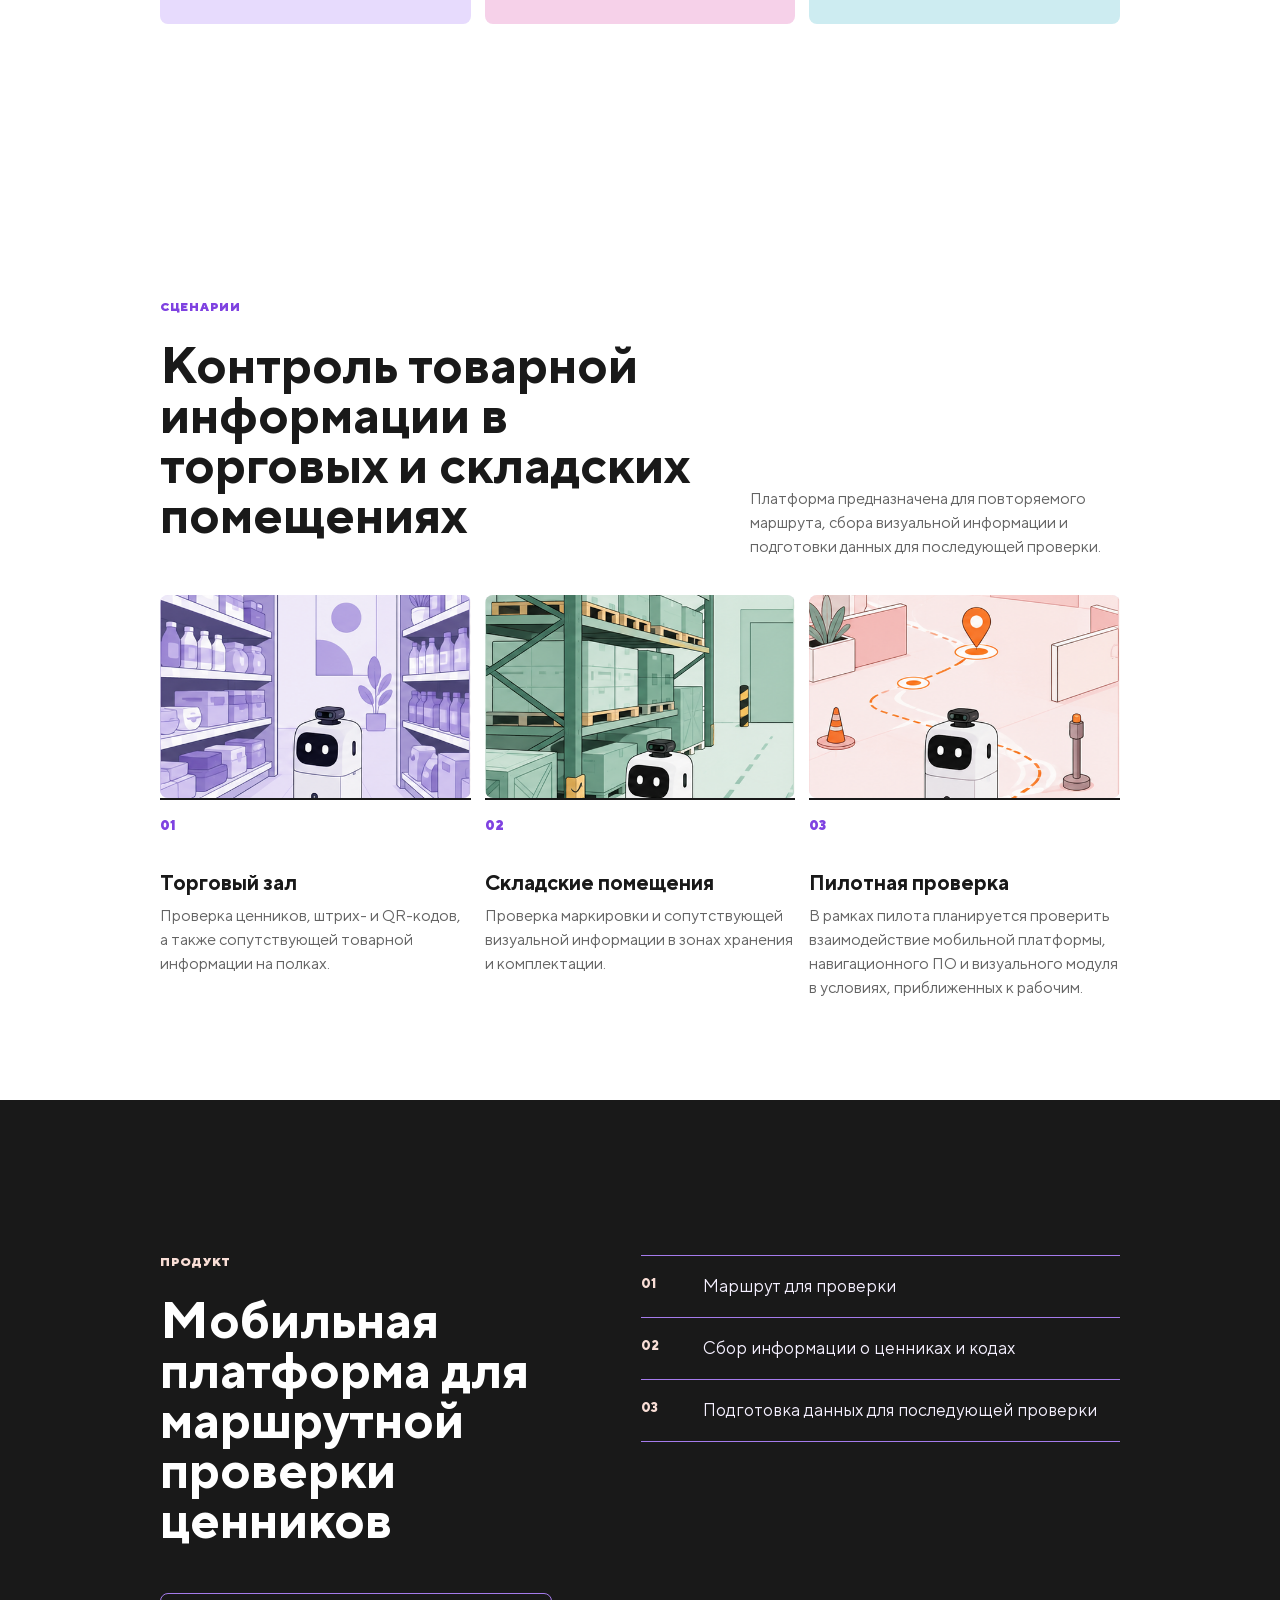
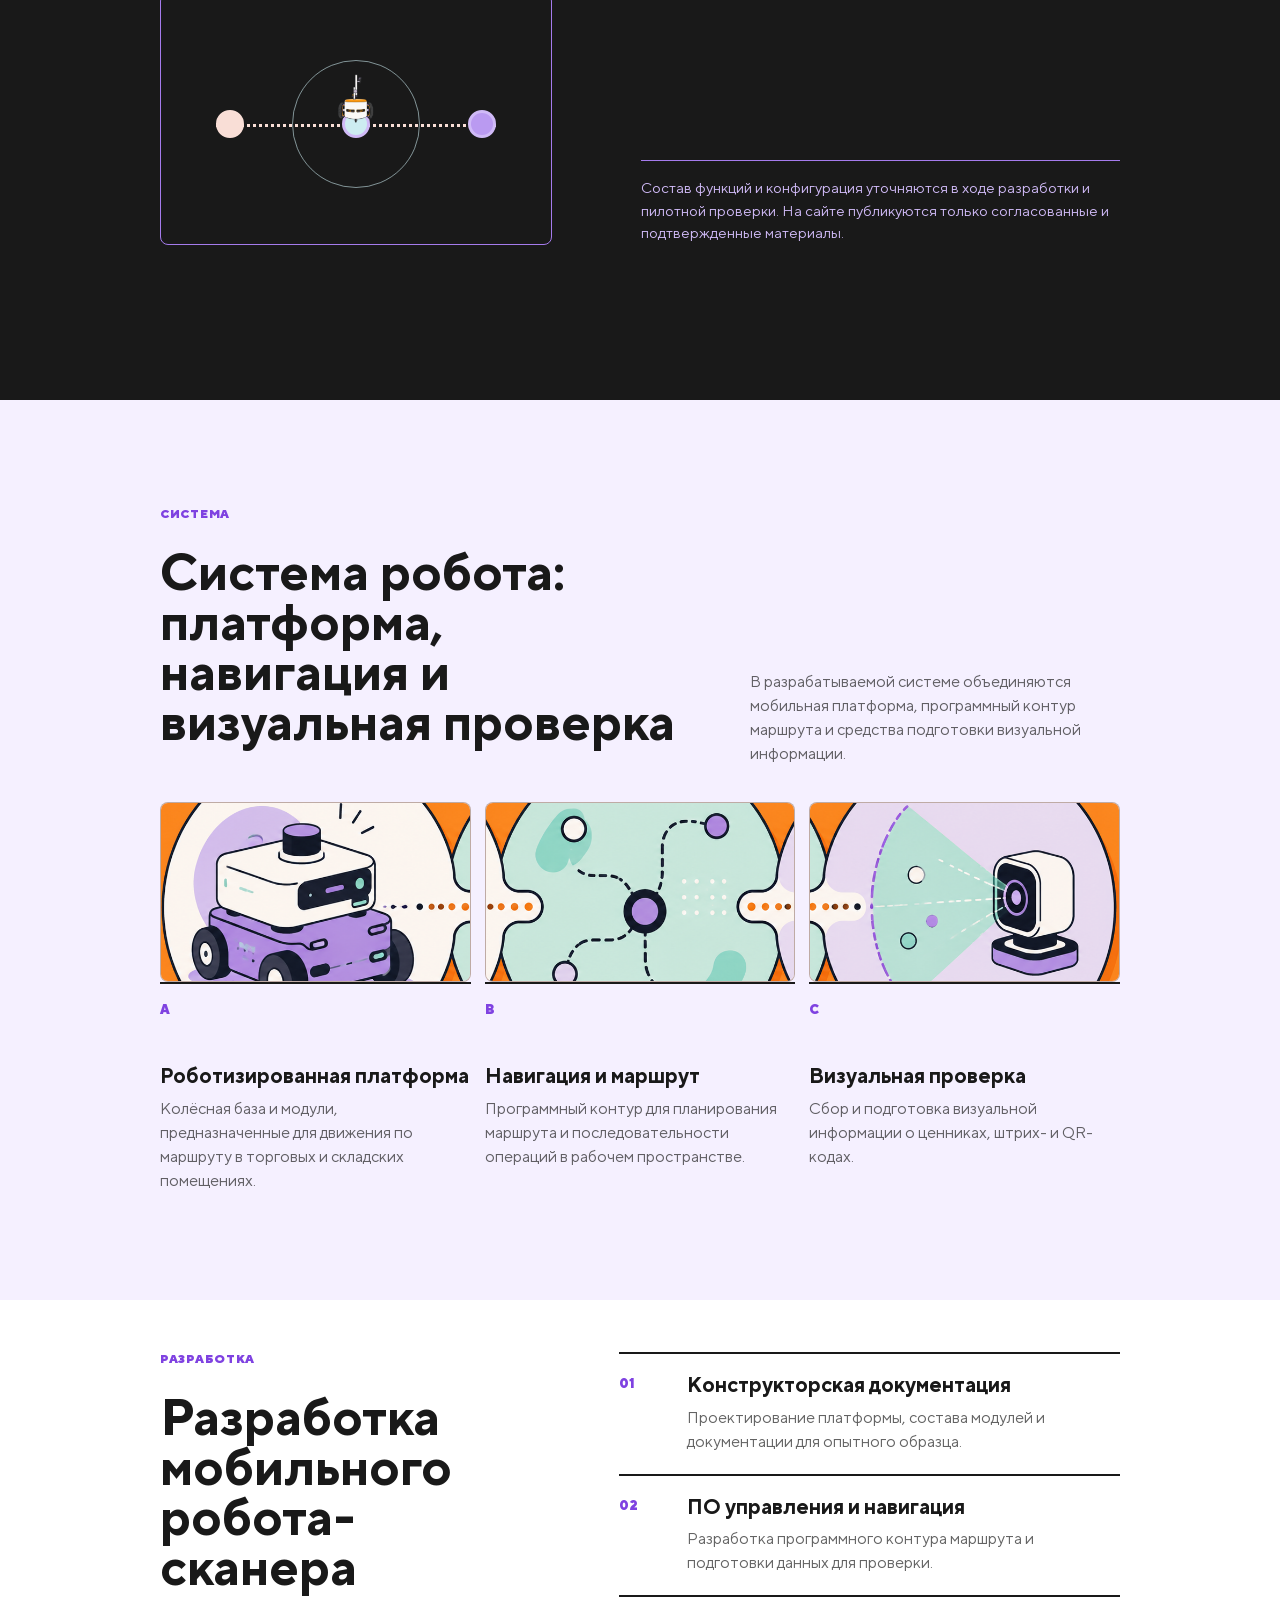
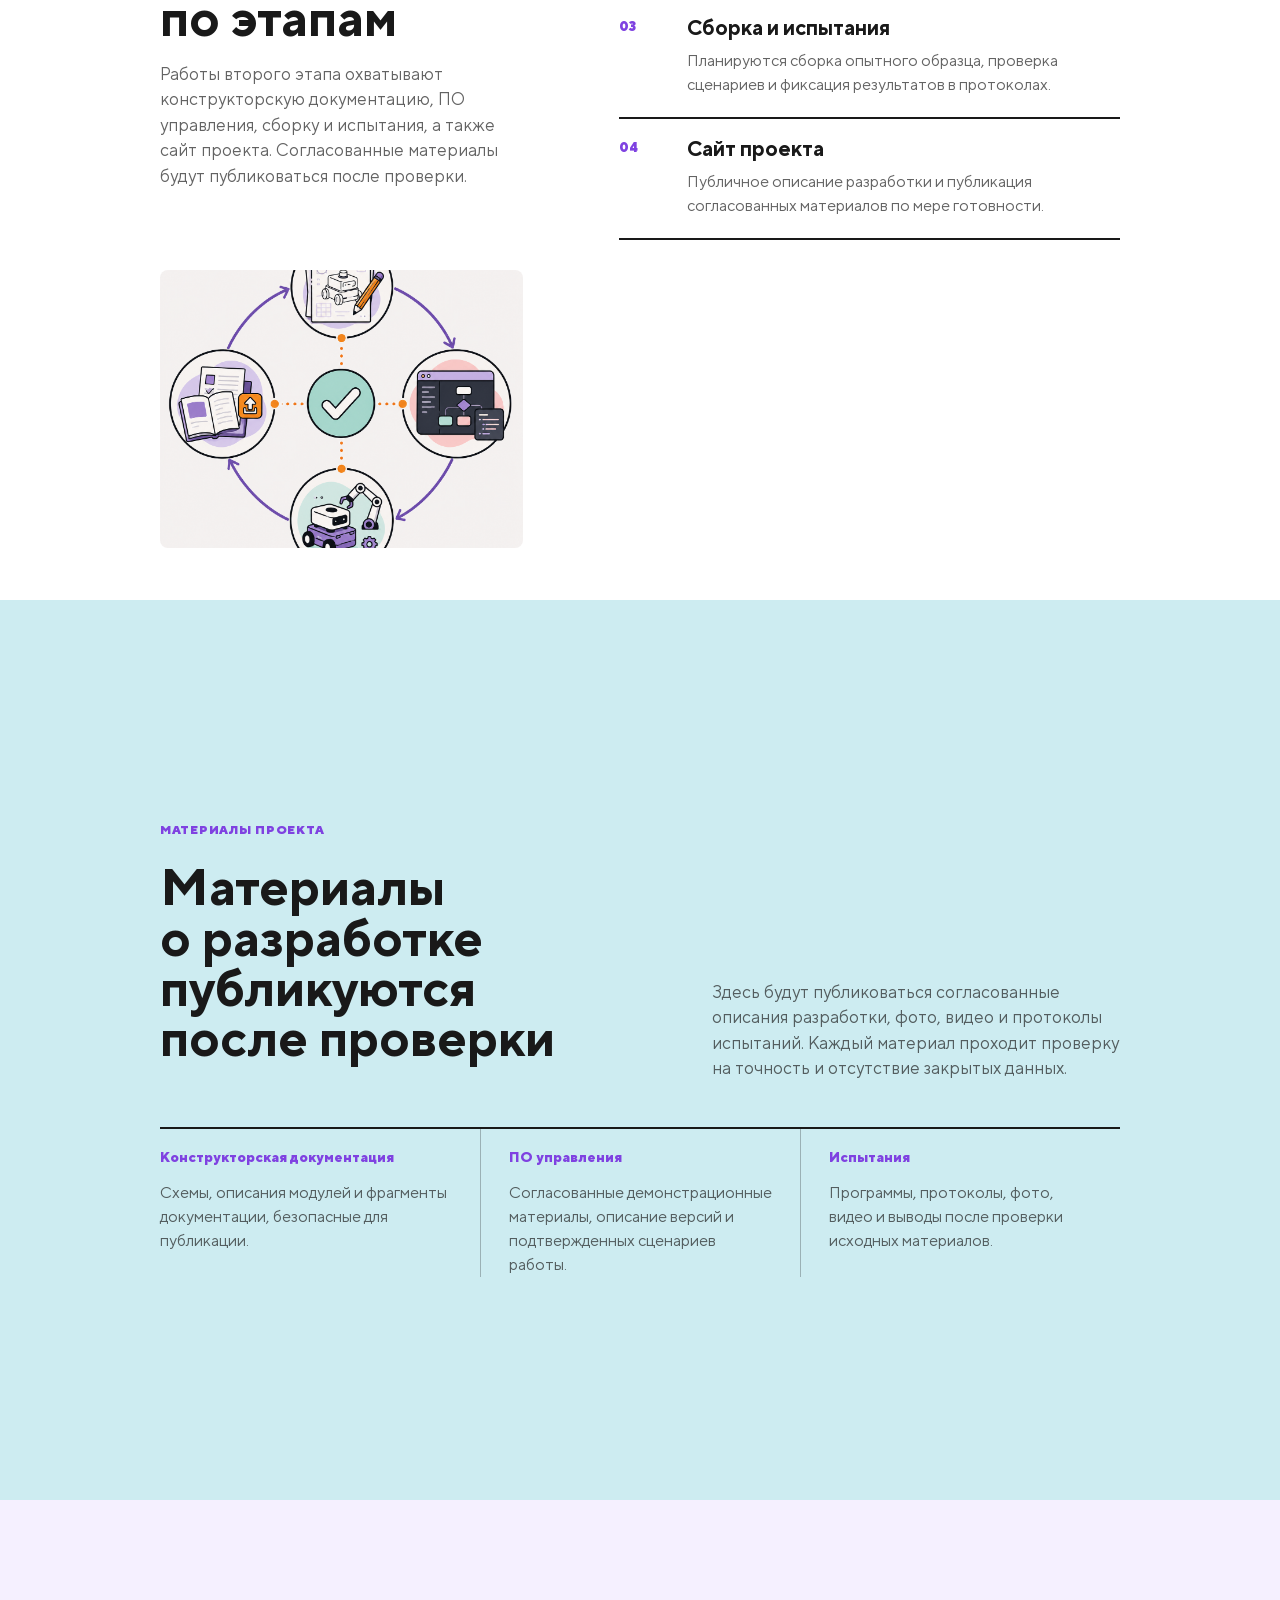
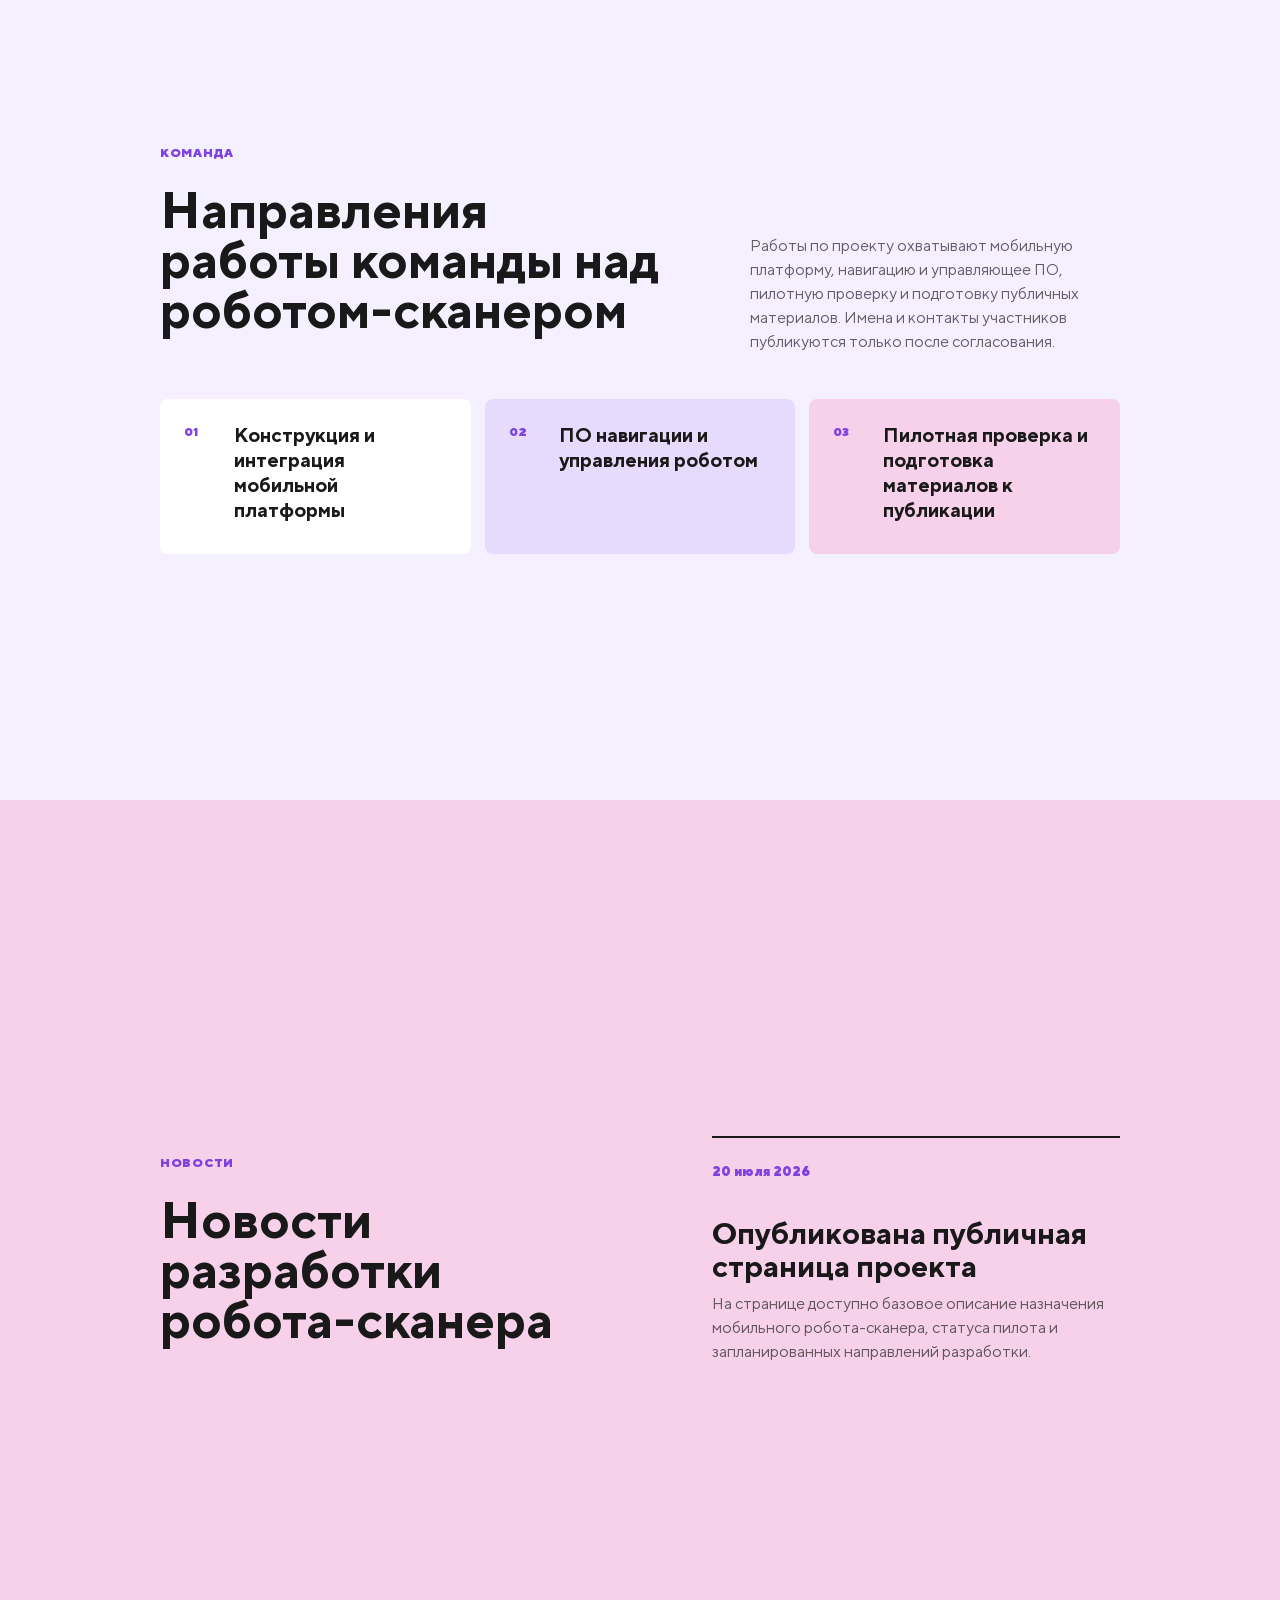
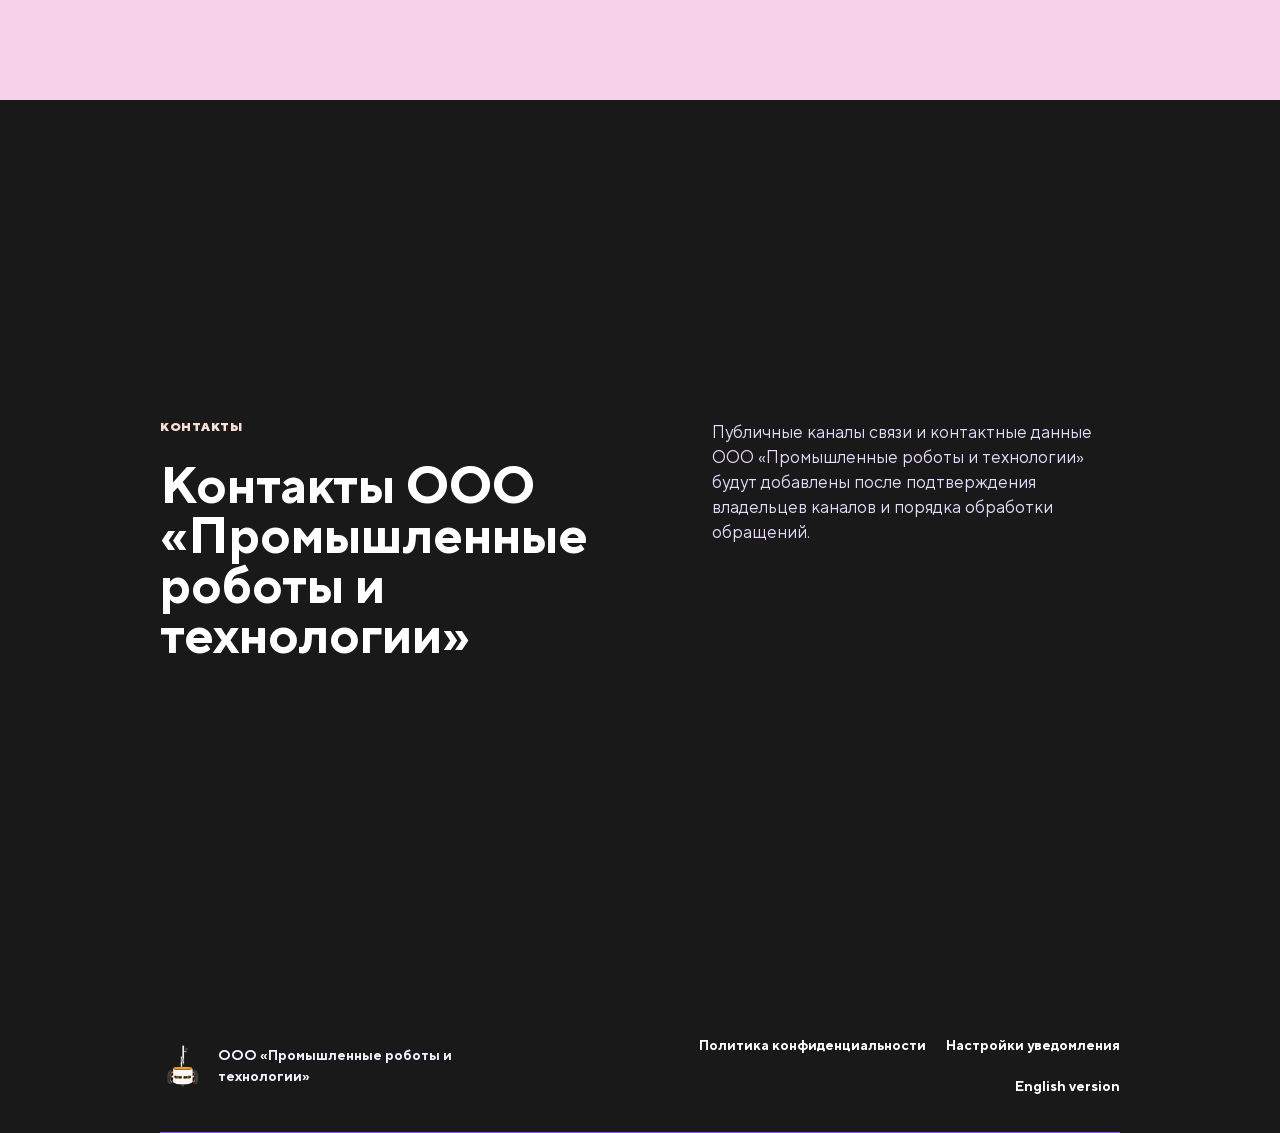
==== commit 692d8586: "Clarify remaining site sections" ====
--- a/index.html
+++ b/index.html
@@ -343,22 +343,26 @@
                 <div class="section-heading">
                     <div>
                         <p class="eyebrow">Команда</p>
-                        <h2 id="team-title">Функции проекта</h2>
-                    </div>
-                    <p>Персональный состав и контакты публикуются только после согласования.</p>
+                        <h2 id="team-title">Направления работы команды над роботом-сканером</h2>
+                    </div>
+                    <p>
+                        Работы по проекту охватывают мобильную платформу, навигацию и управляющее ПО,
+                        пилотную проверку и подготовку публичных материалов. Имена и контакты участников
+                        публикуются только после согласования.
+                    </p>
                 </div>
                 <div class="role-grid">
                     <div class="role-item">
                         <span>01</span>
-                        <p>Конструкция и интеграция платформы</p>
+                        <p>Конструкция и интеграция мобильной платформы</p>
                     </div>
                     <div class="role-item">
                         <span>02</span>
-                        <p>Навигационное и управляющее ПО</p>
+                        <p>ПО навигации и управления роботом</p>
                     </div>
                     <div class="role-item">
                         <span>03</span>
-                        <p>Пилотная проверка и подготовка материалов</p>
+                        <p>Пилотная проверка и подготовка материалов к публикации</p>
                     </div>
                 </div>
             </div>
@@ -368,12 +372,15 @@
             <div class="container news-layout">
                 <div>
                     <p class="eyebrow">Новости</p>
-                    <h2 id="news-title">Обновления</h2>
+                    <h2 id="news-title">Новости разработки робота-сканера</h2>
                 </div>
                 <article class="news-item">
                     <time datetime="2026-07-20">20 июля 2026</time>
-                    <h3>Подготовлена публичная страница проекта</h3>
-                    <p>На сайте опубликовано базовое описание продукта, статуса пилота и направлений разработки.</p>
+                    <h3>Опубликована публичная страница проекта</h3>
+                    <p>
+                        На странице доступно базовое описание назначения мобильного робота-сканера,
+                        статуса пилота и запланированных направлений разработки.
+                    </p>
                 </article>
             </div>
         </section>
@@ -382,11 +389,11 @@
             <div class="container contacts-layout">
                 <div>
                     <p class="eyebrow eyebrow-light">Контакты</p>
-                    <h2 id="contacts-title">Публичные каналы связи готовятся к публикации</h2>
+                    <h2 id="contacts-title">Контакты ООО «Промышленные роботы и технологии»</h2>
                 </div>
                 <p>
-                    Контактные данные ООО «Промышленные роботы и технологии» будут добавлены
-                    после подтверждения владельцев каналов и порядка обработки обращений.
+                    Публичные каналы связи и контактные данные ООО «Промышленные роботы и технологии»
+                    будут добавлены после подтверждения владельцев каналов и порядка обработки обращений.
                 </p>
             </div>
         </section>
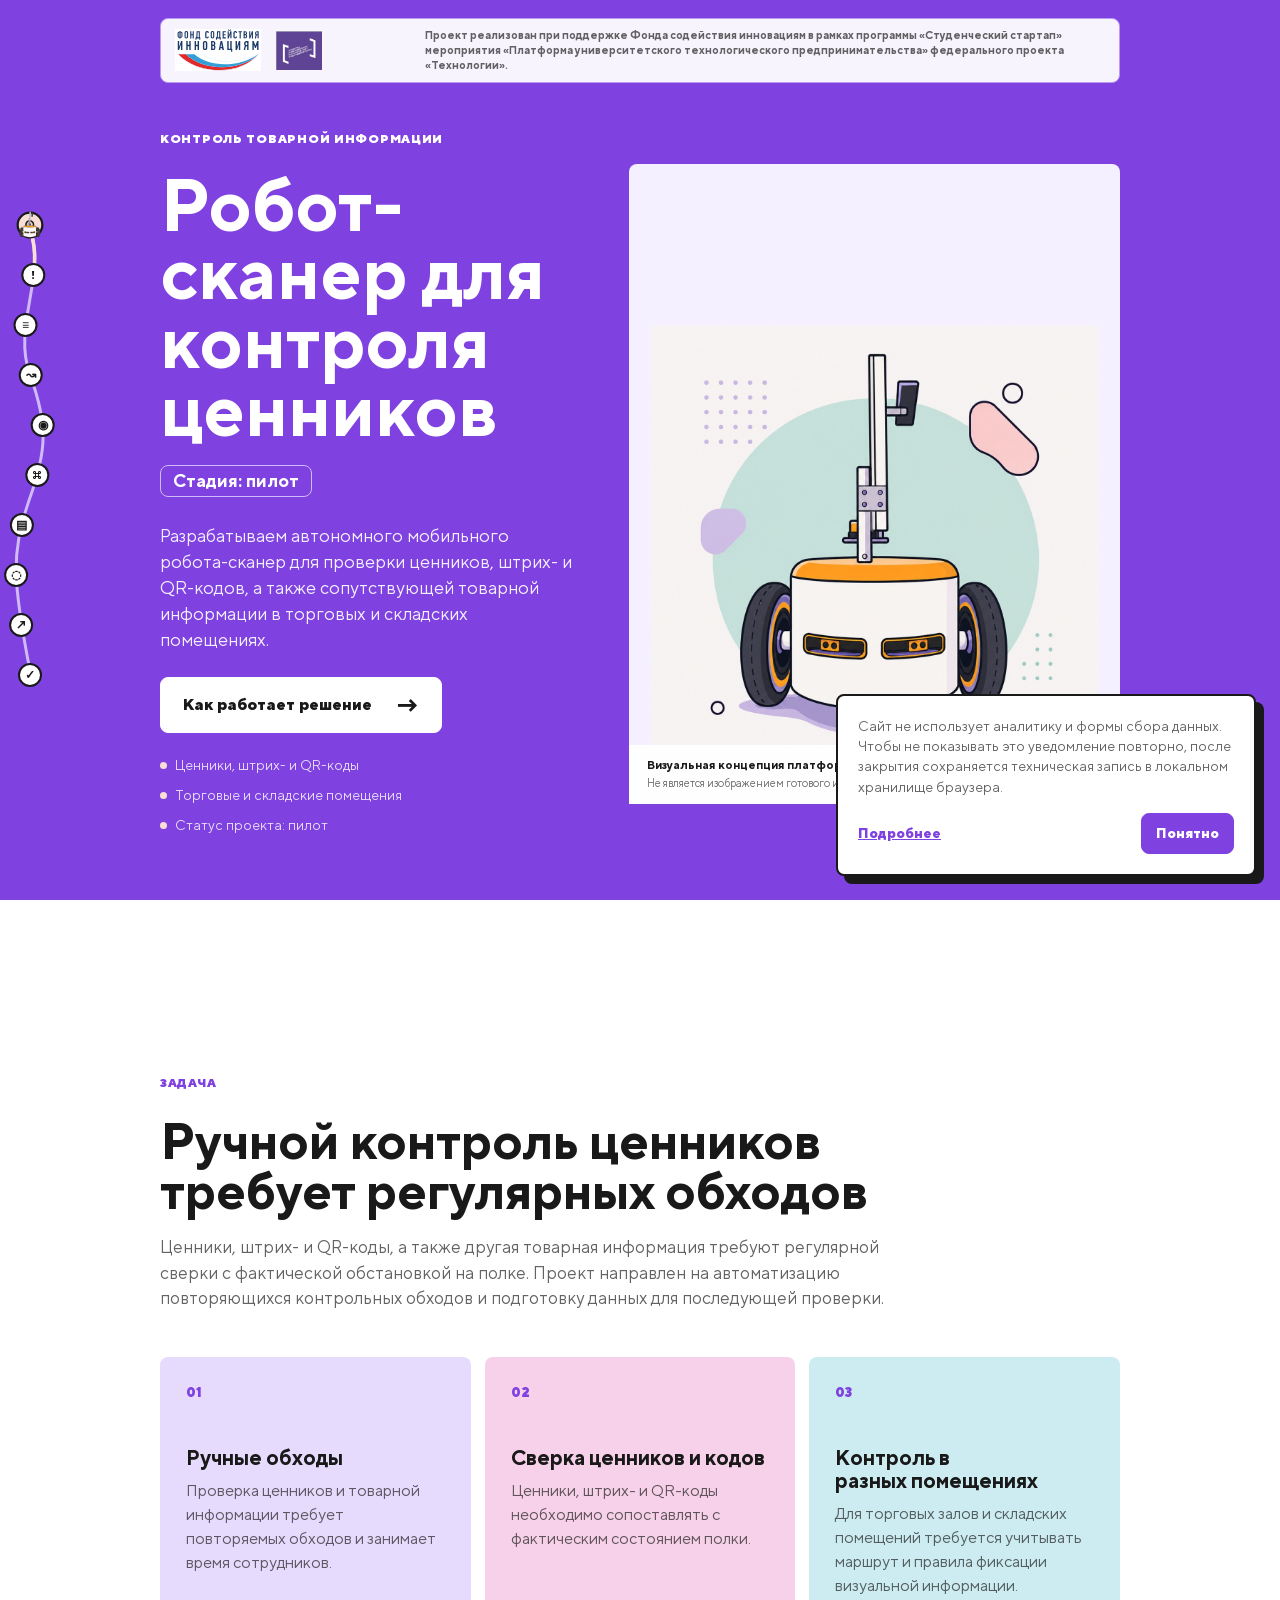
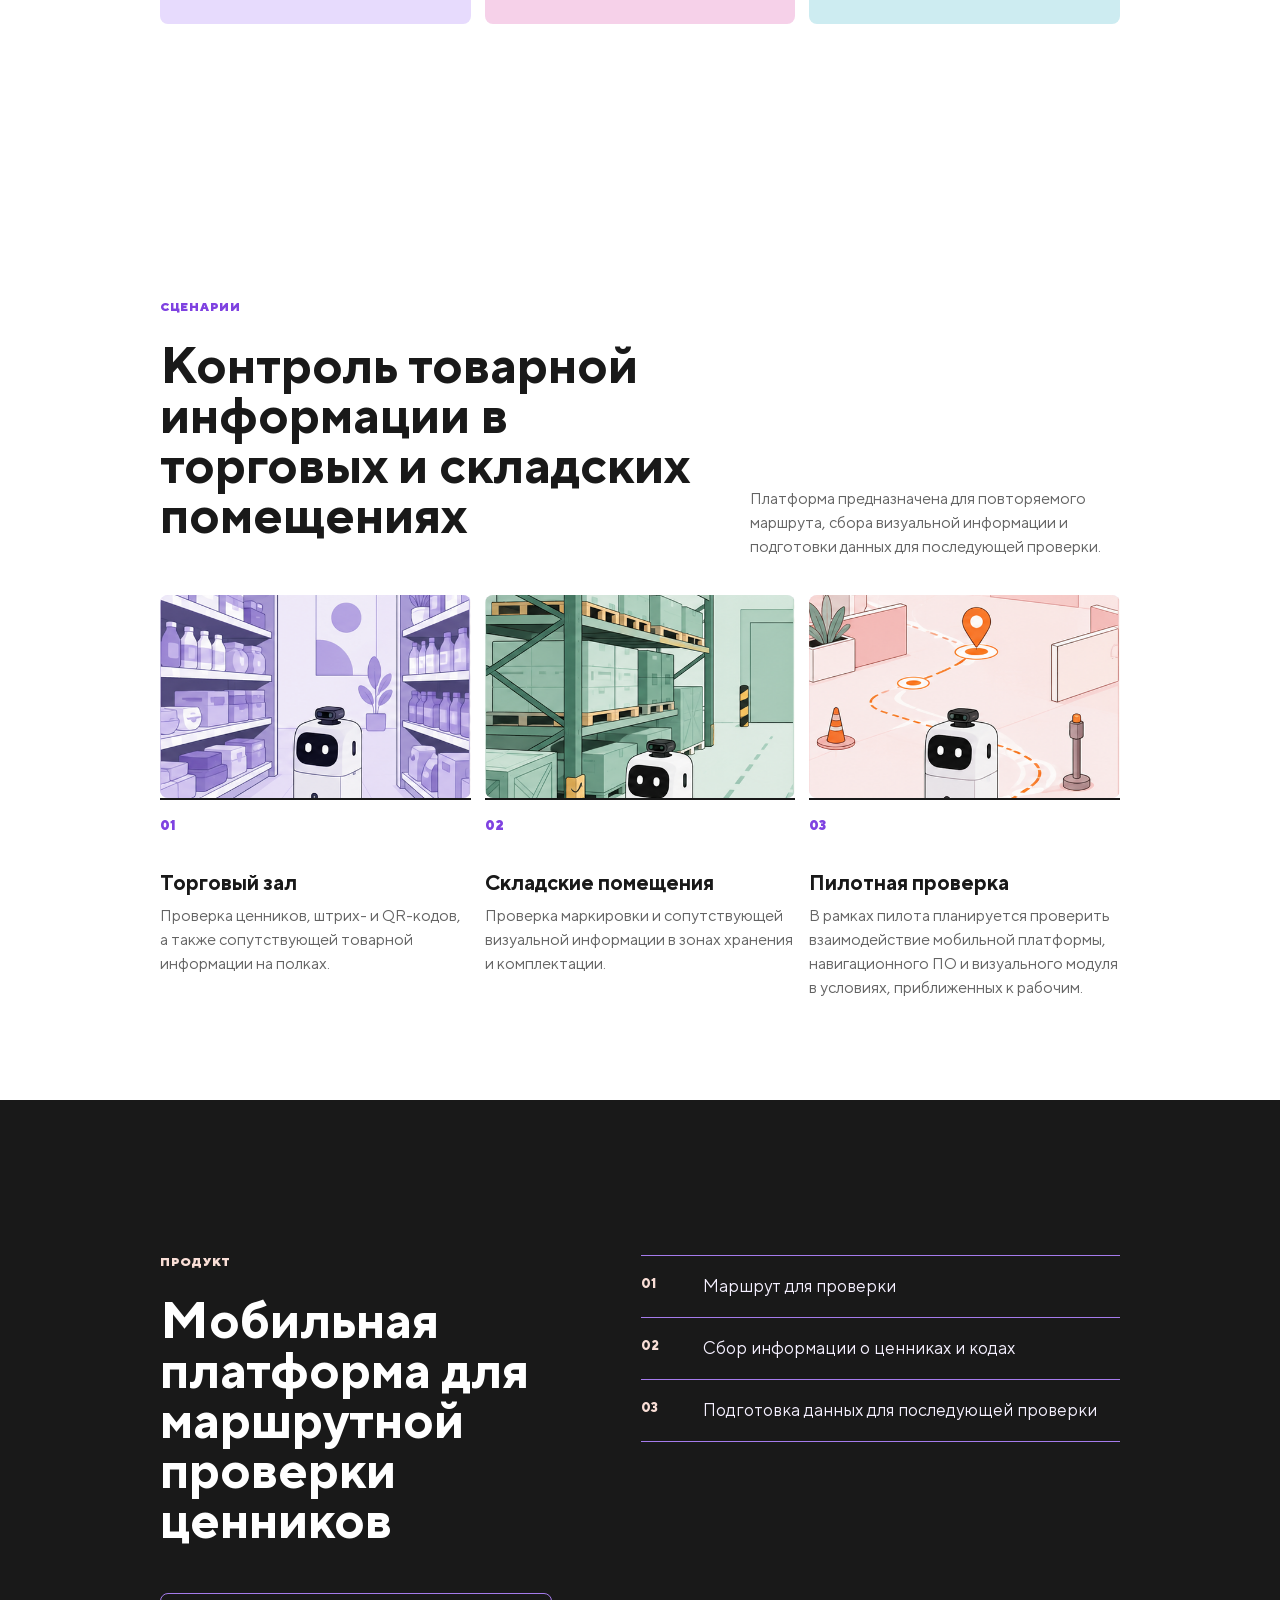
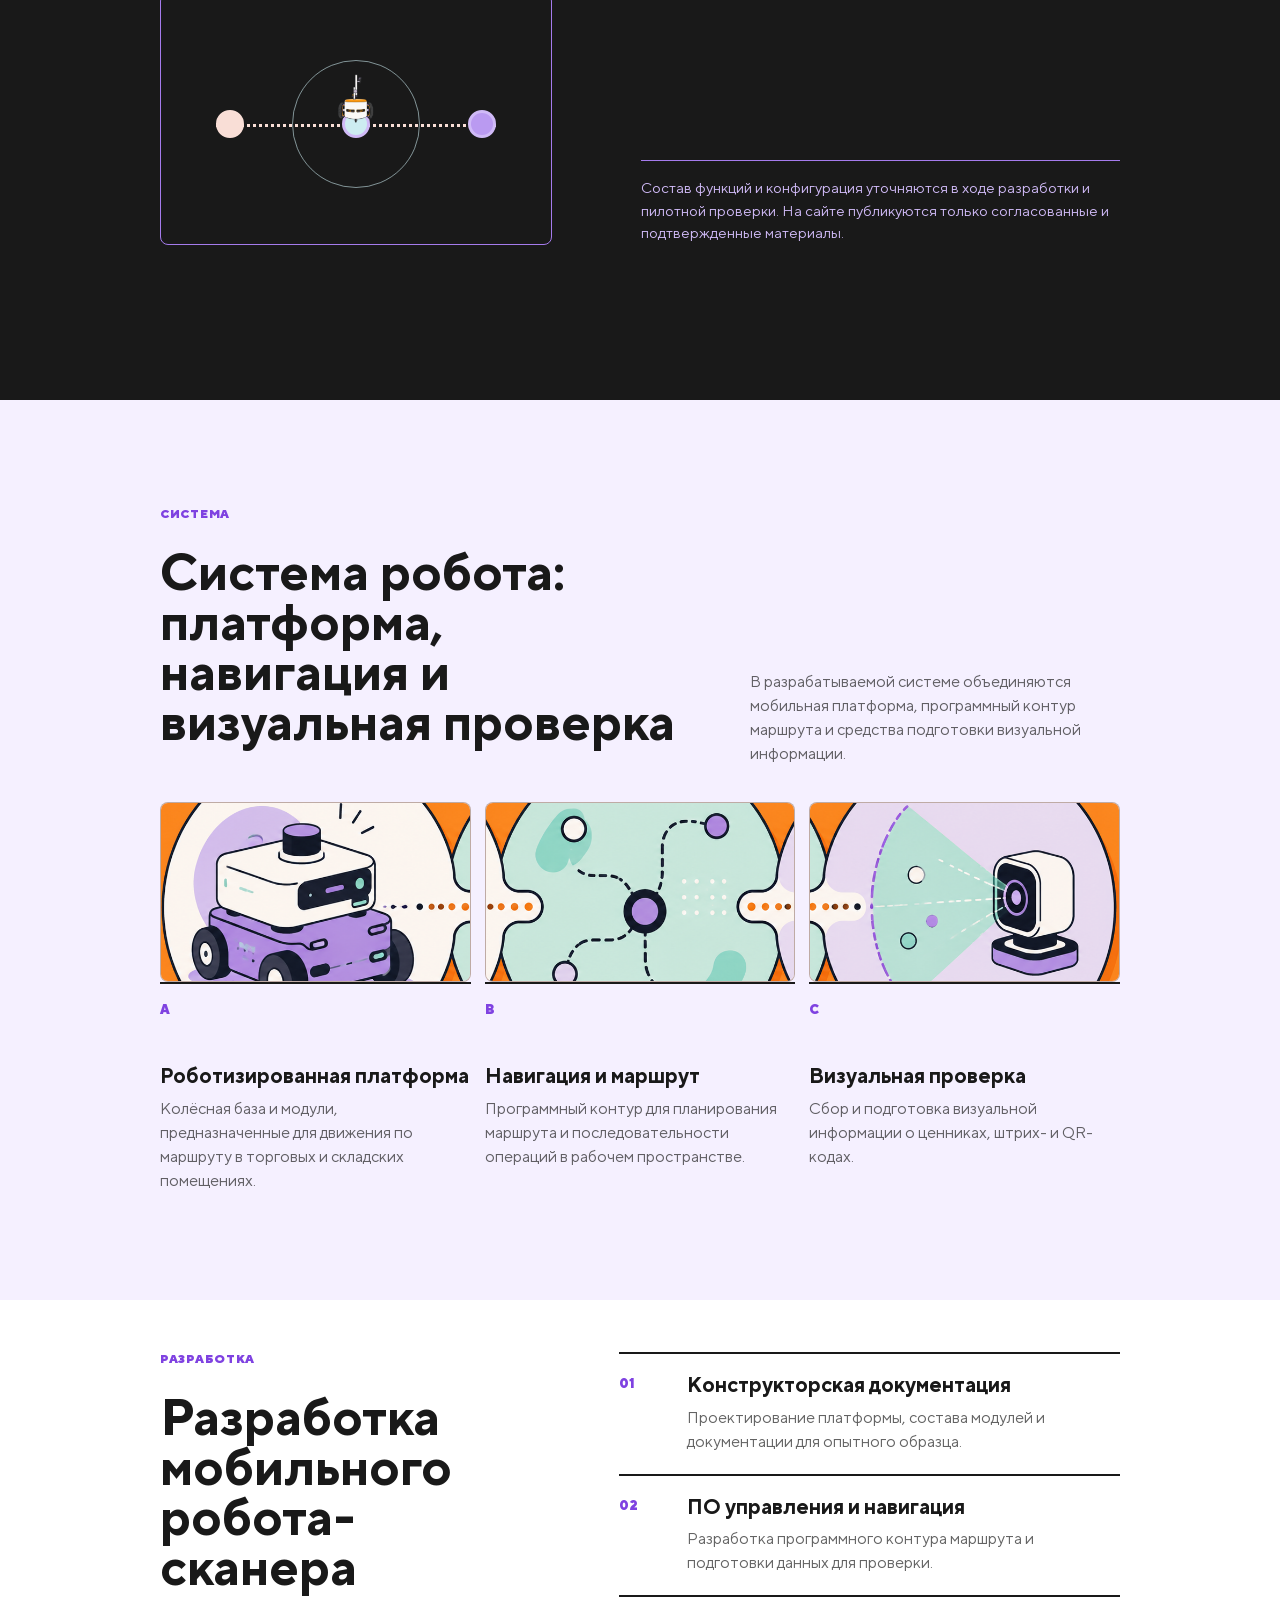
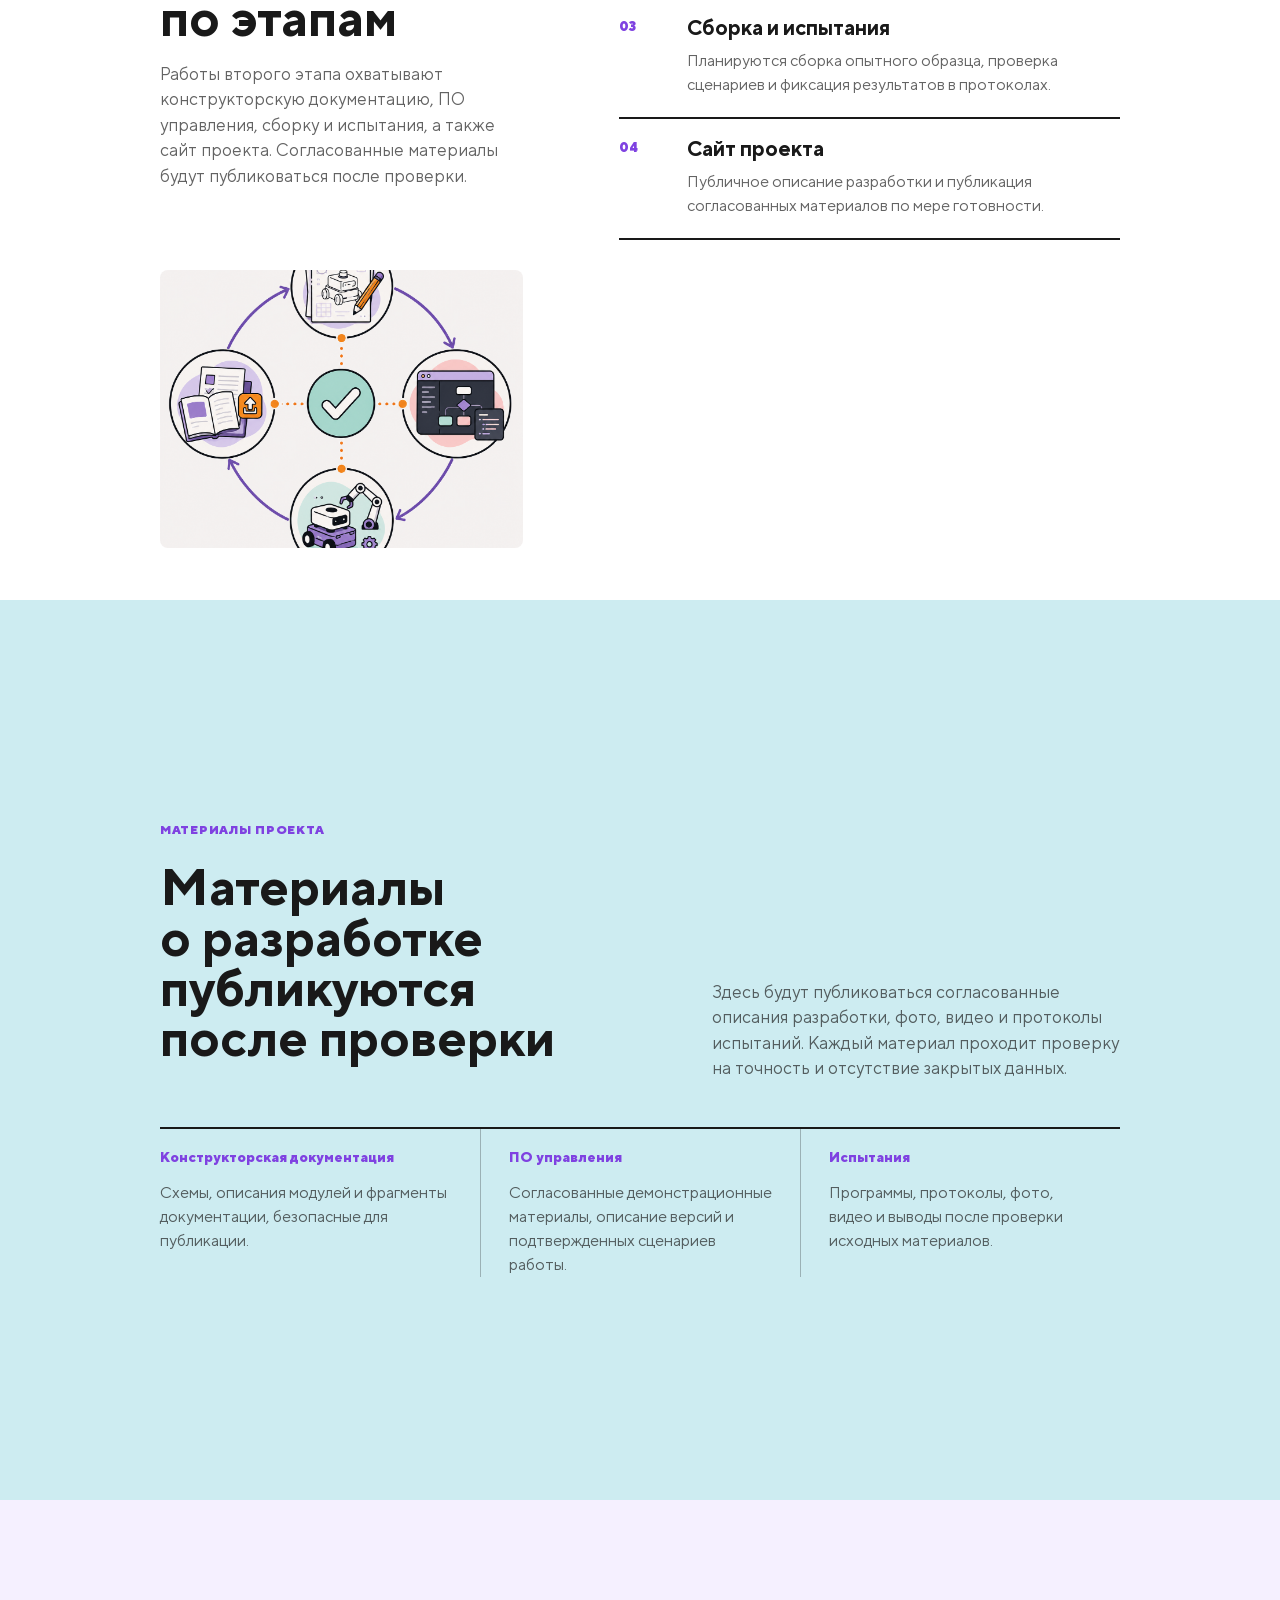
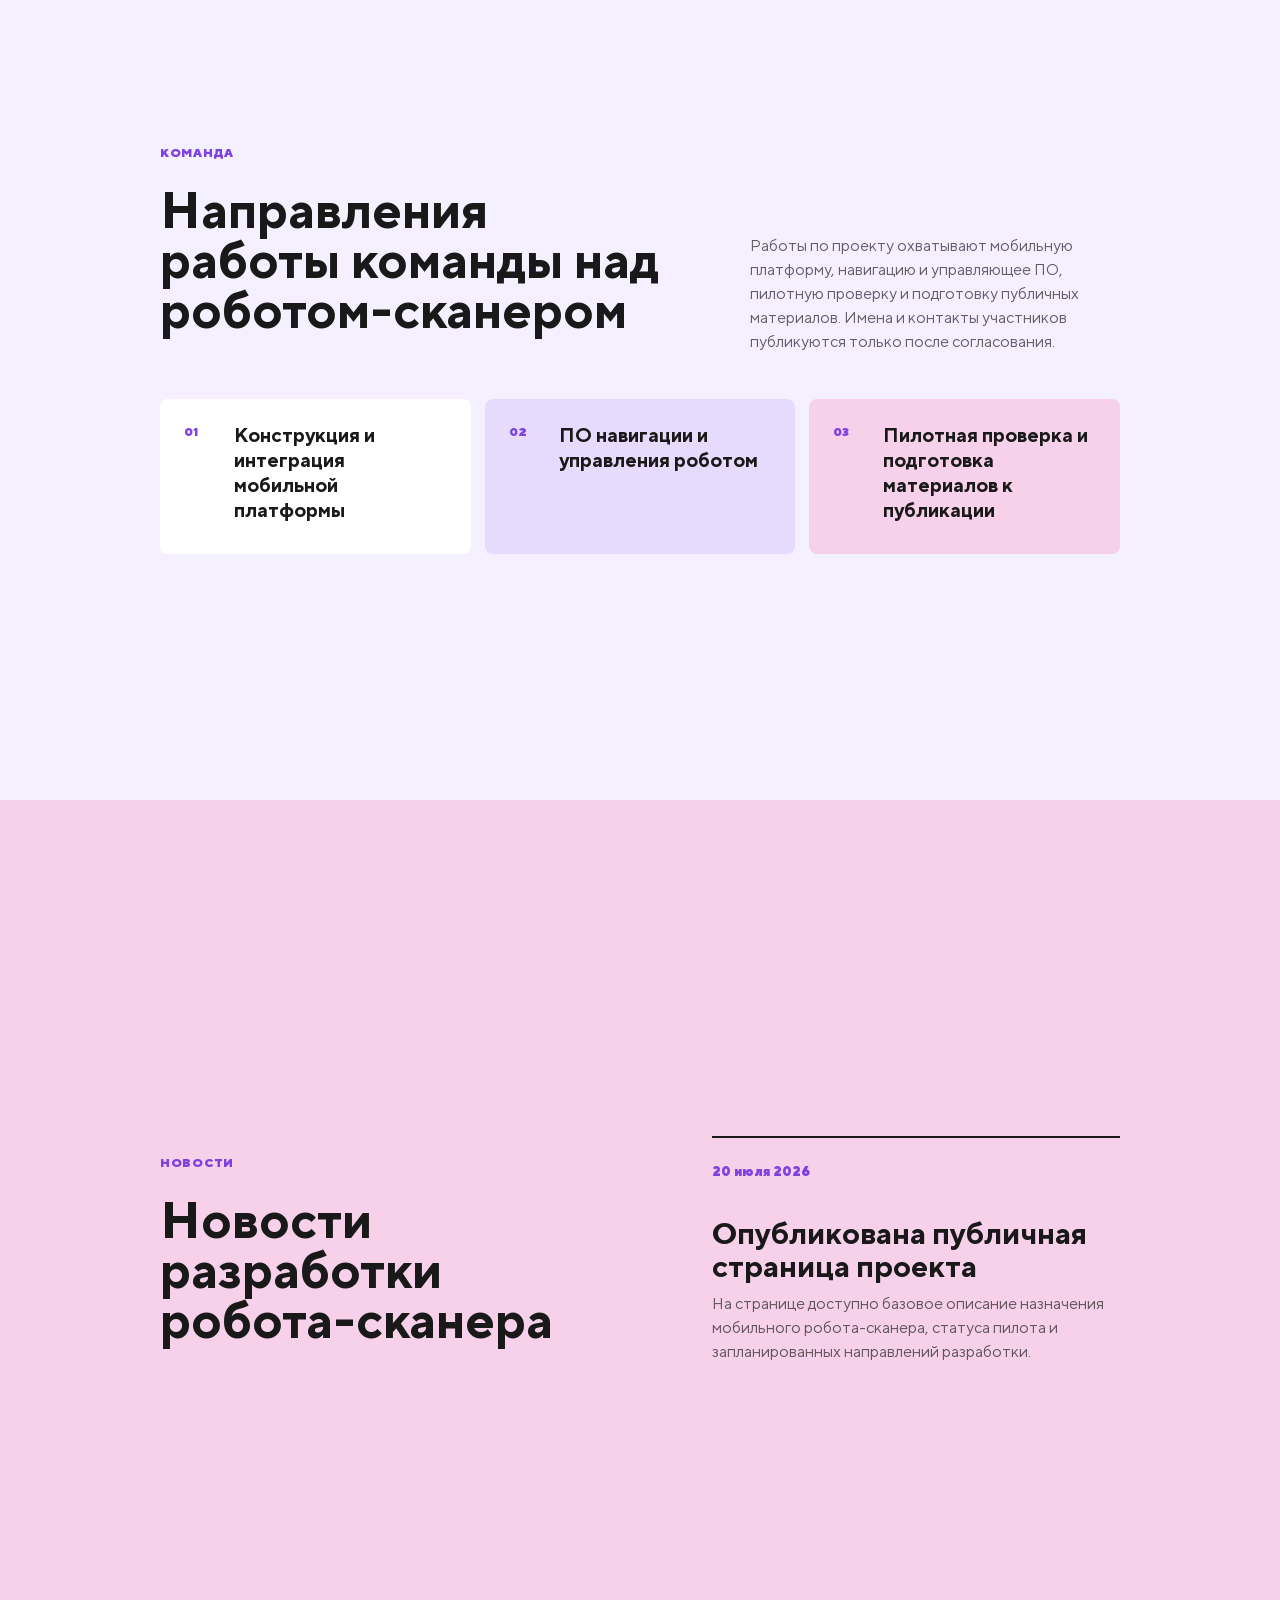
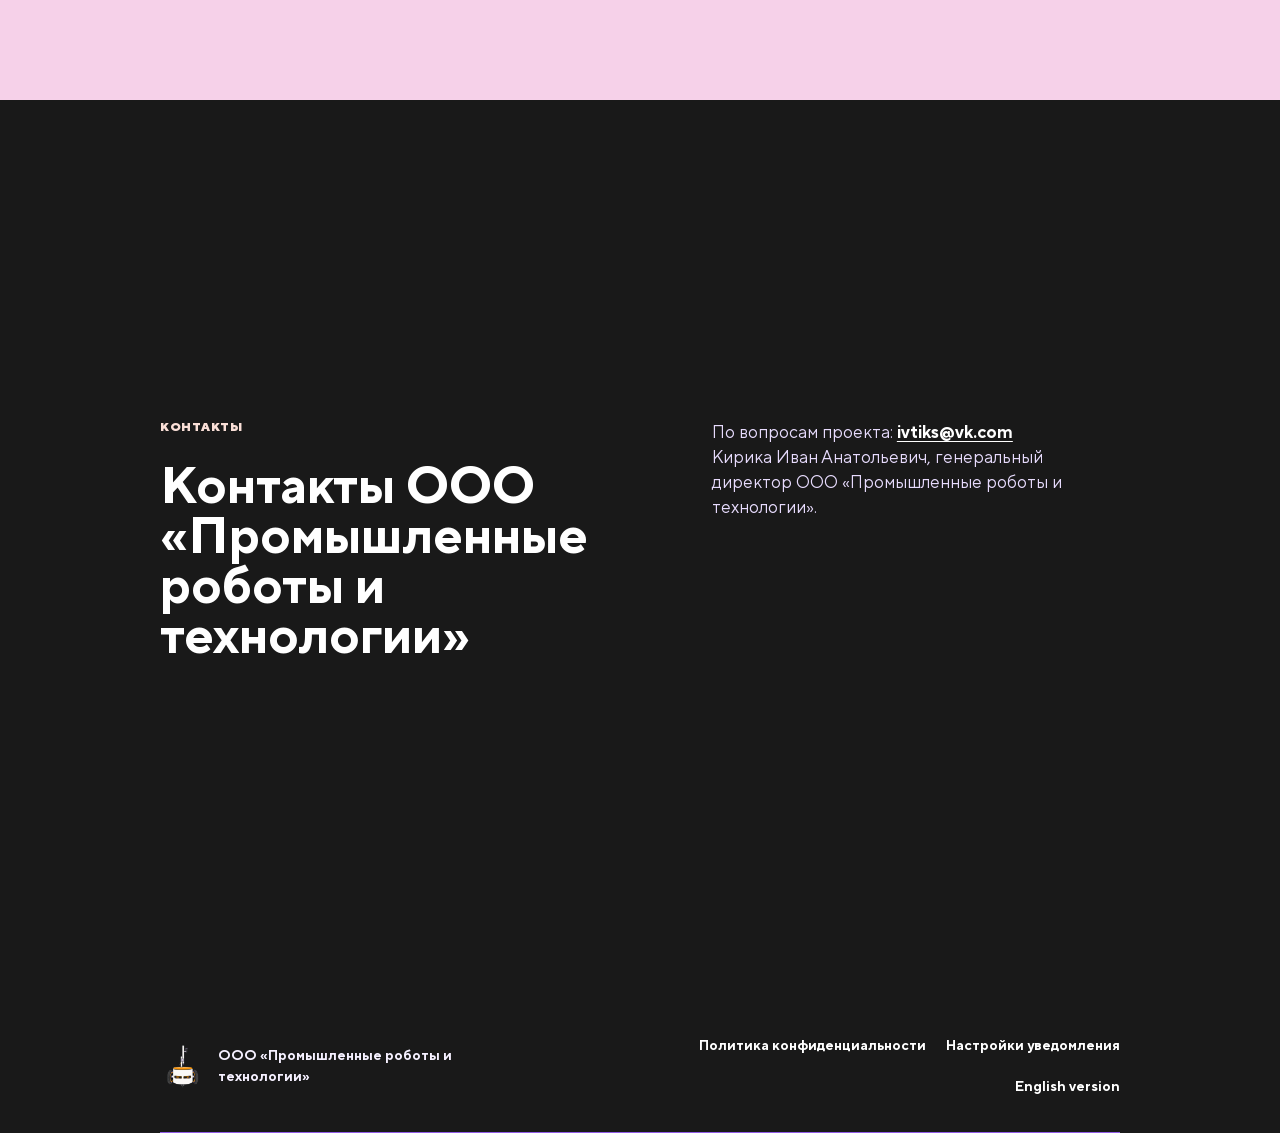
==== commit d5c18055: "Add public project contact" ====
--- a/index.html
+++ b/index.html
@@ -392,8 +392,8 @@
                     <h2 id="contacts-title">Контакты ООО «Промышленные роботы и технологии»</h2>
                 </div>
                 <p>
-                    Публичные каналы связи и контактные данные ООО «Промышленные роботы и технологии»
-                    будут добавлены после подтверждения владельцев каналов и порядка обработки обращений.
+                    По вопросам проекта: <a class="contact-link" href="mailto:ivtiks@vk.com">ivtiks@vk.com</a><br>
+                    Кирика Иван Анатольевич, генеральный директор ООО «Промышленные роботы и технологии».
                 </p>
             </div>
         </section>
--- a/static/style.css
+++ b/static/style.css
@@ -1068,6 +1068,18 @@
     color: var(--purple-2);
 }
 
+.contact-link {
+    color: var(--white);
+    font-weight: 700;
+    text-decoration: underline;
+    text-decoration-thickness: 1px;
+    text-underline-offset: 3px;
+}
+
+.contact-link:hover {
+    color: var(--orange);
+}
+
 .site-footer {
     background: var(--black);
     color: var(--white);
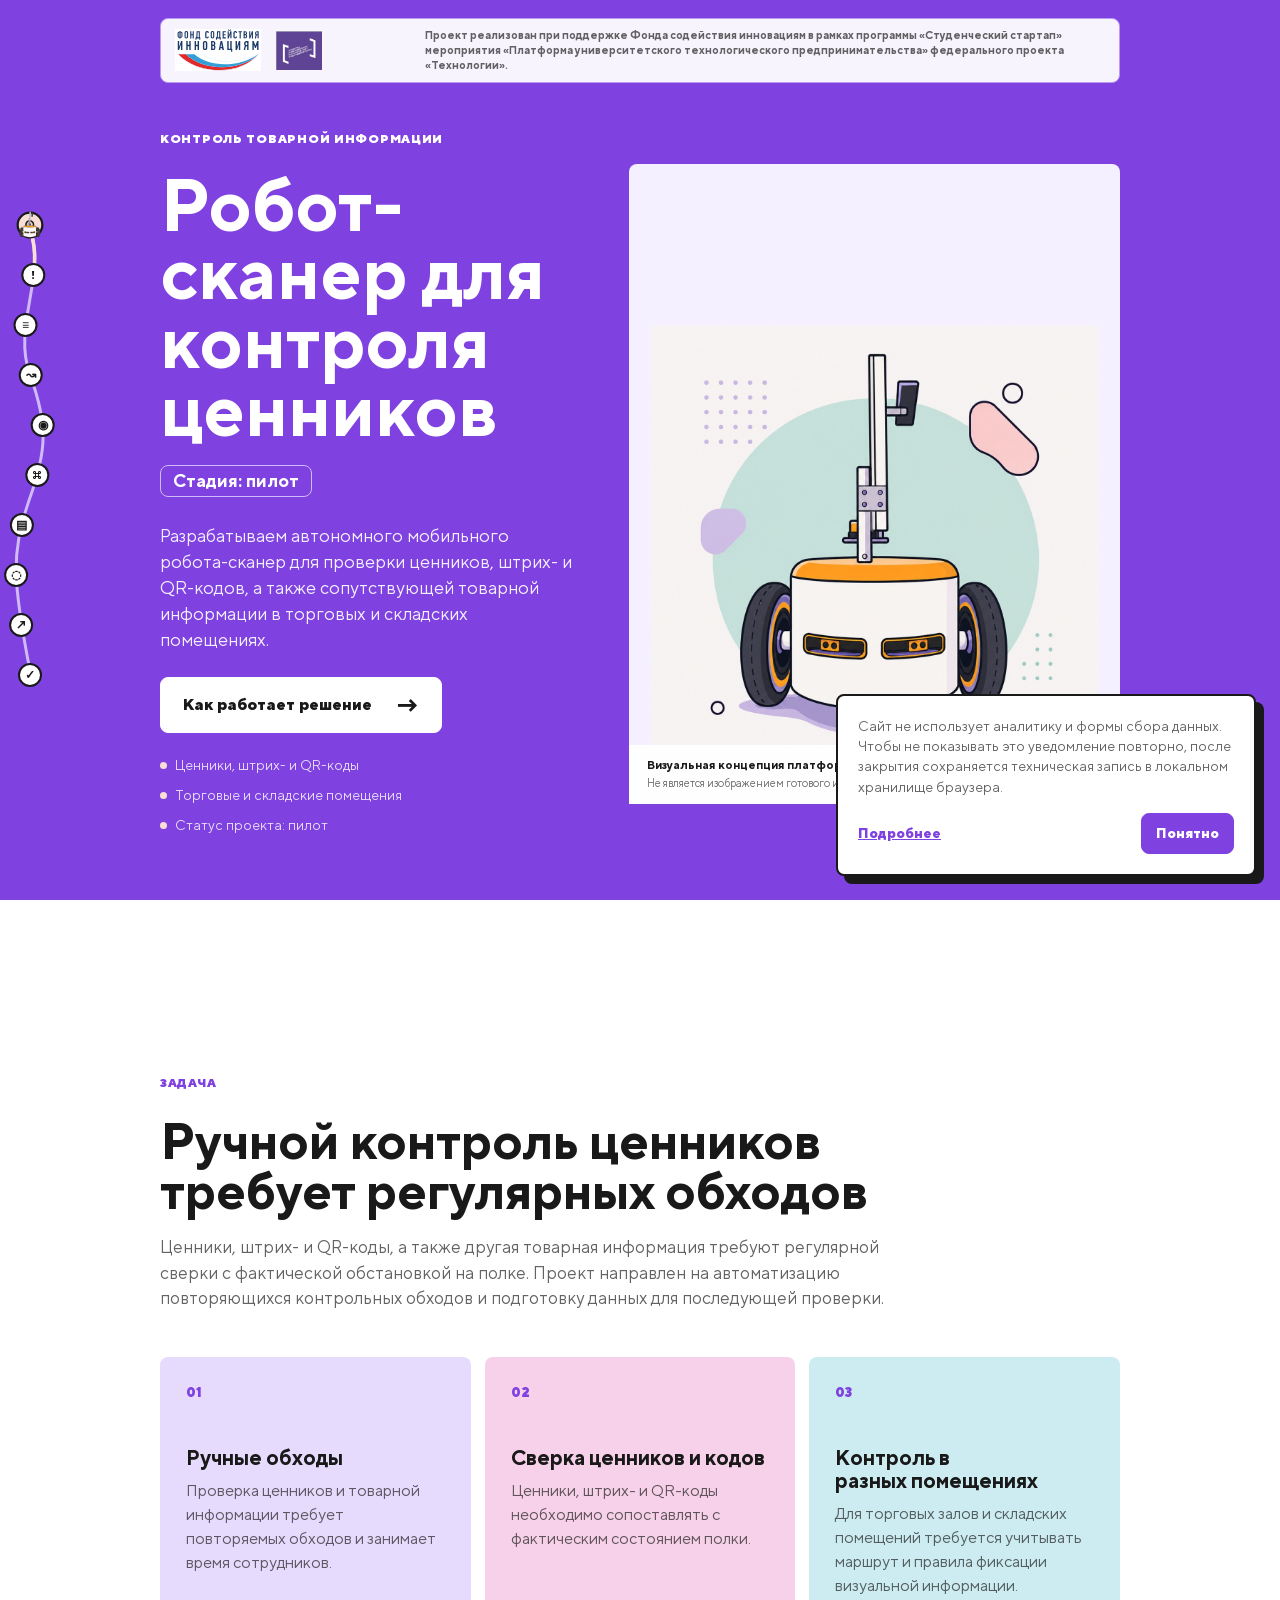
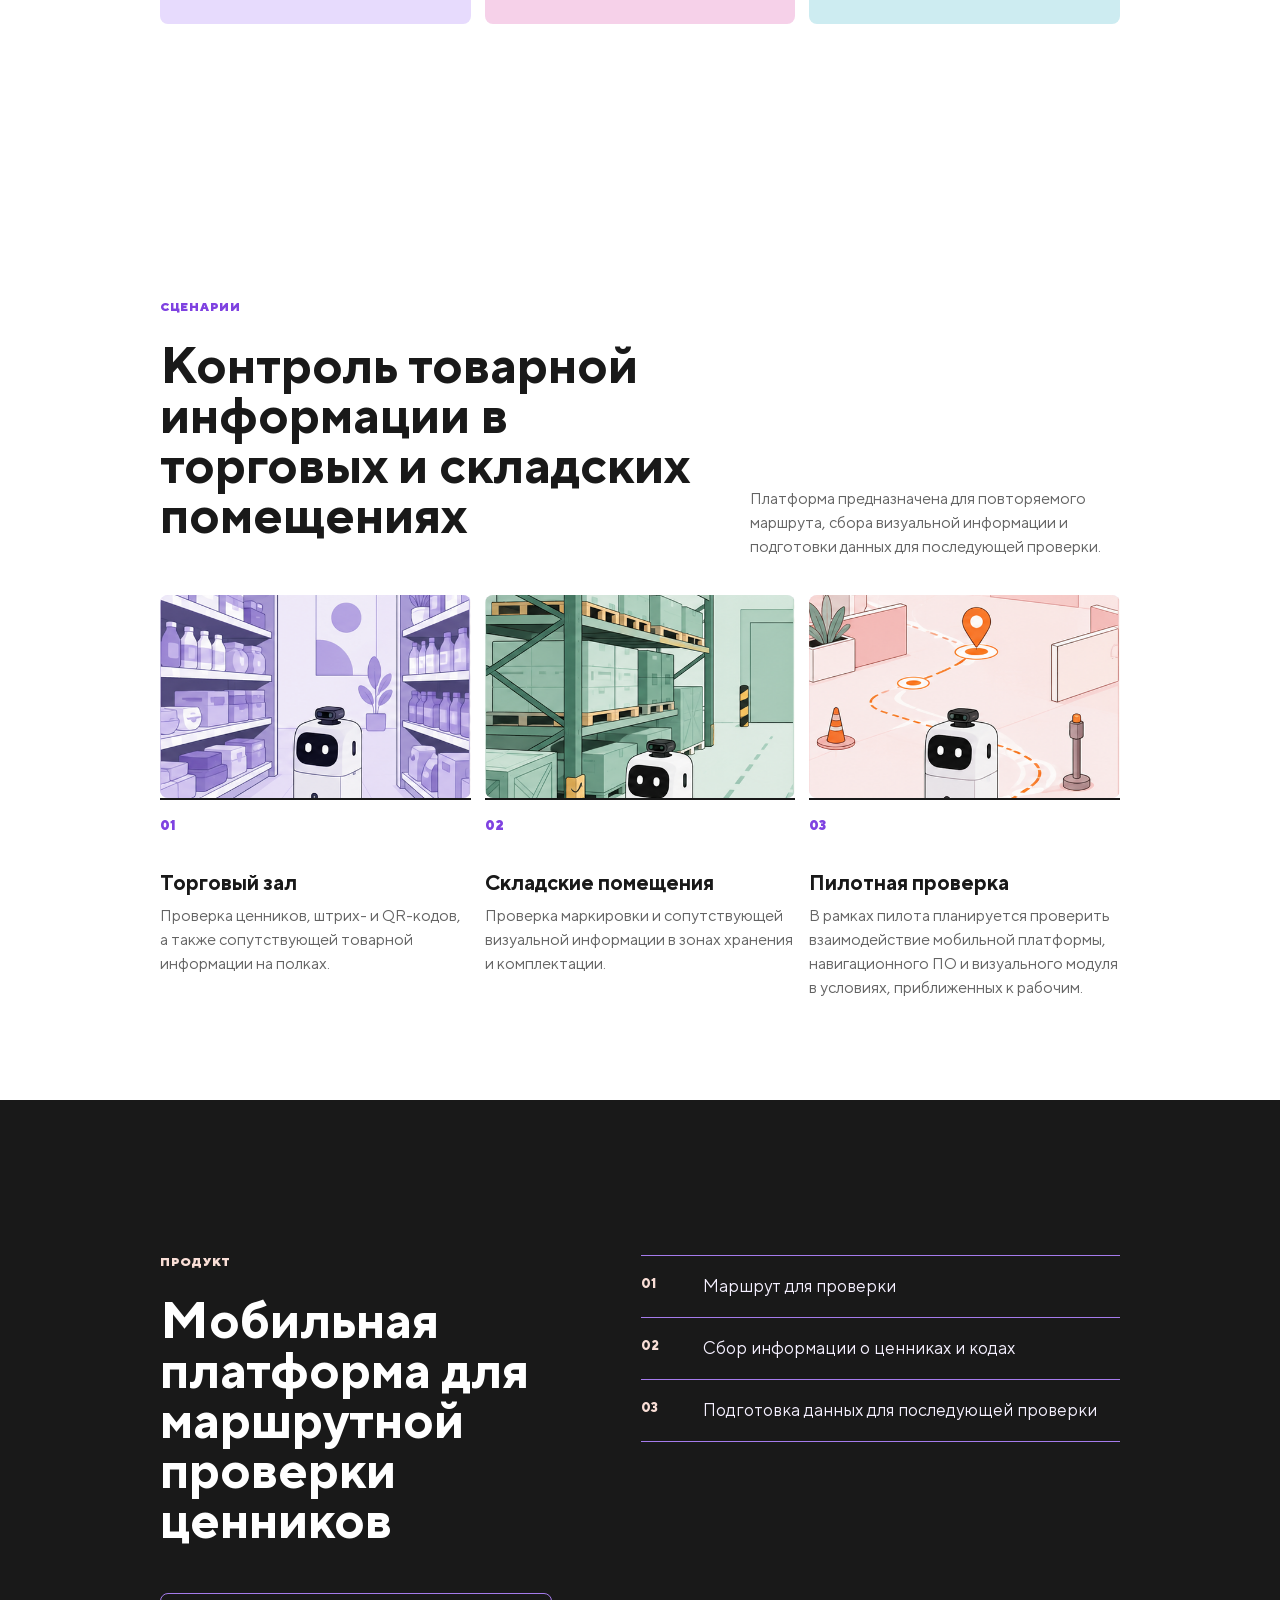
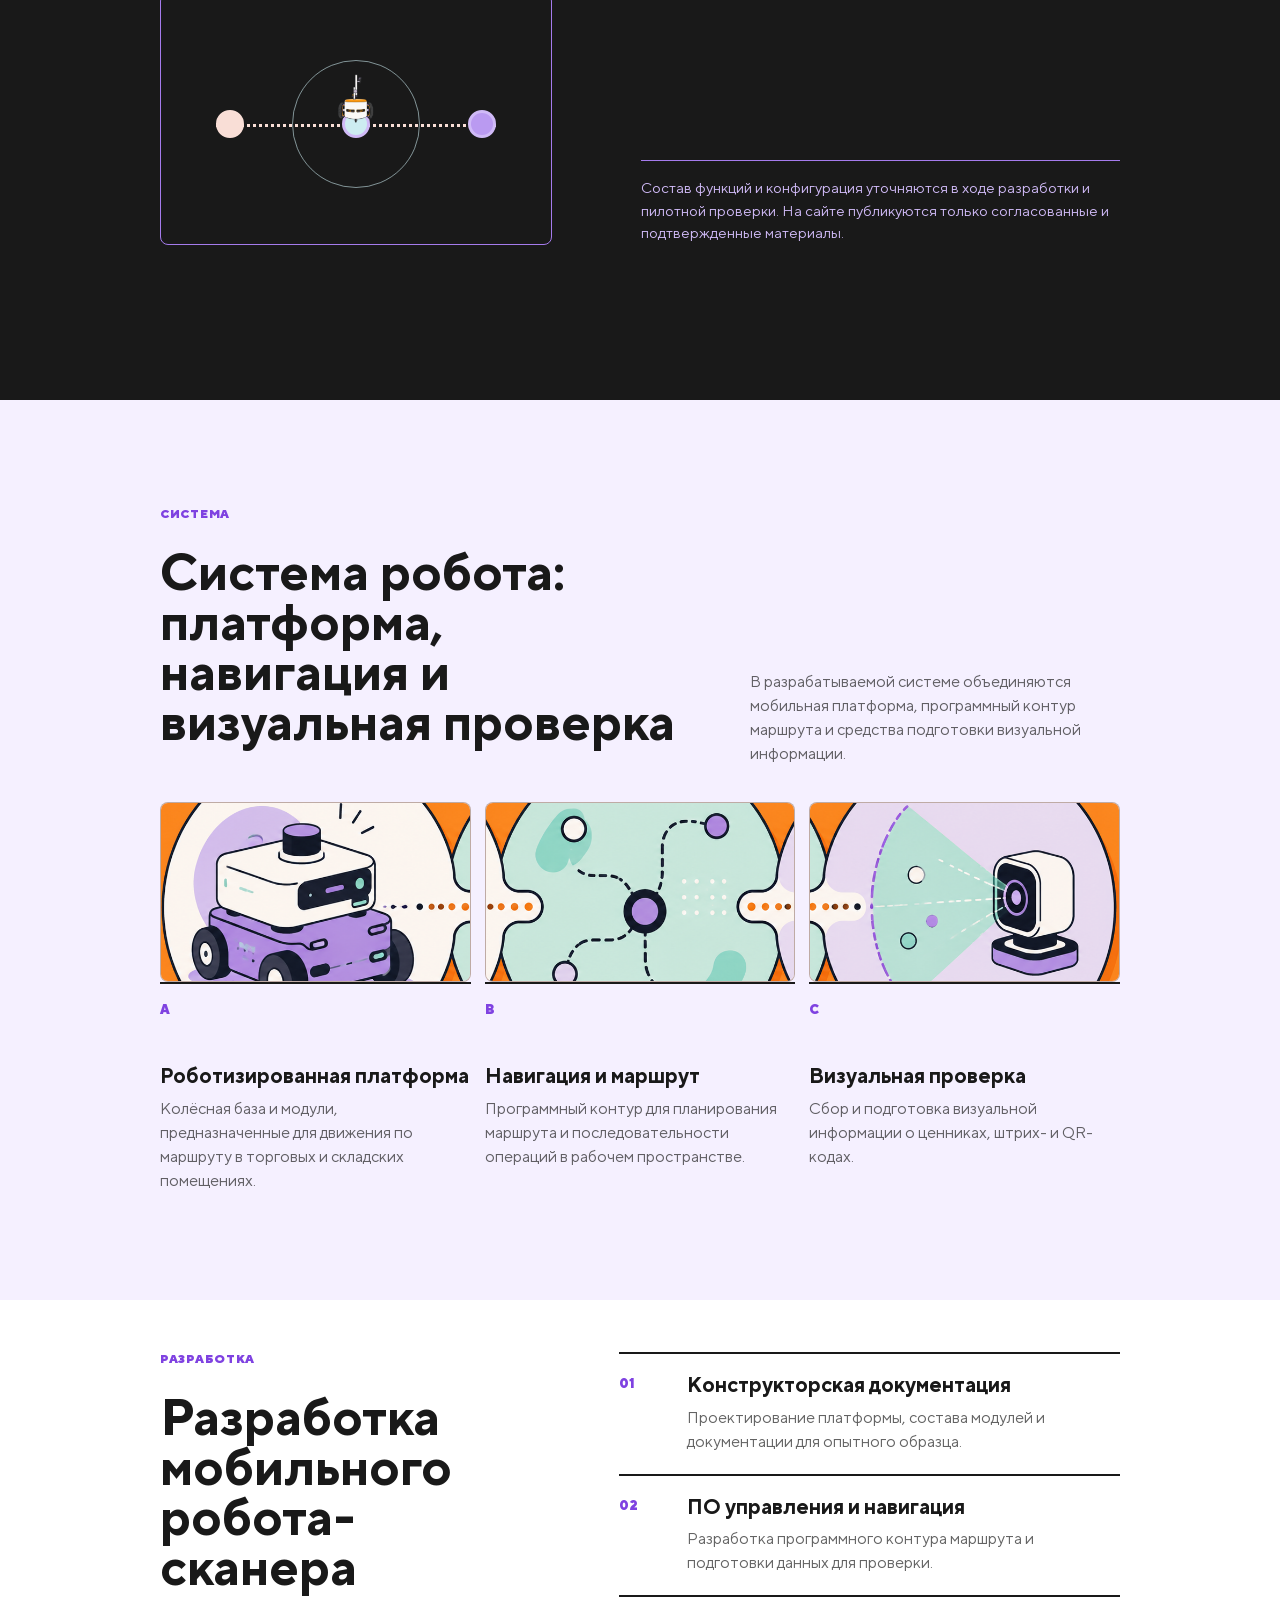
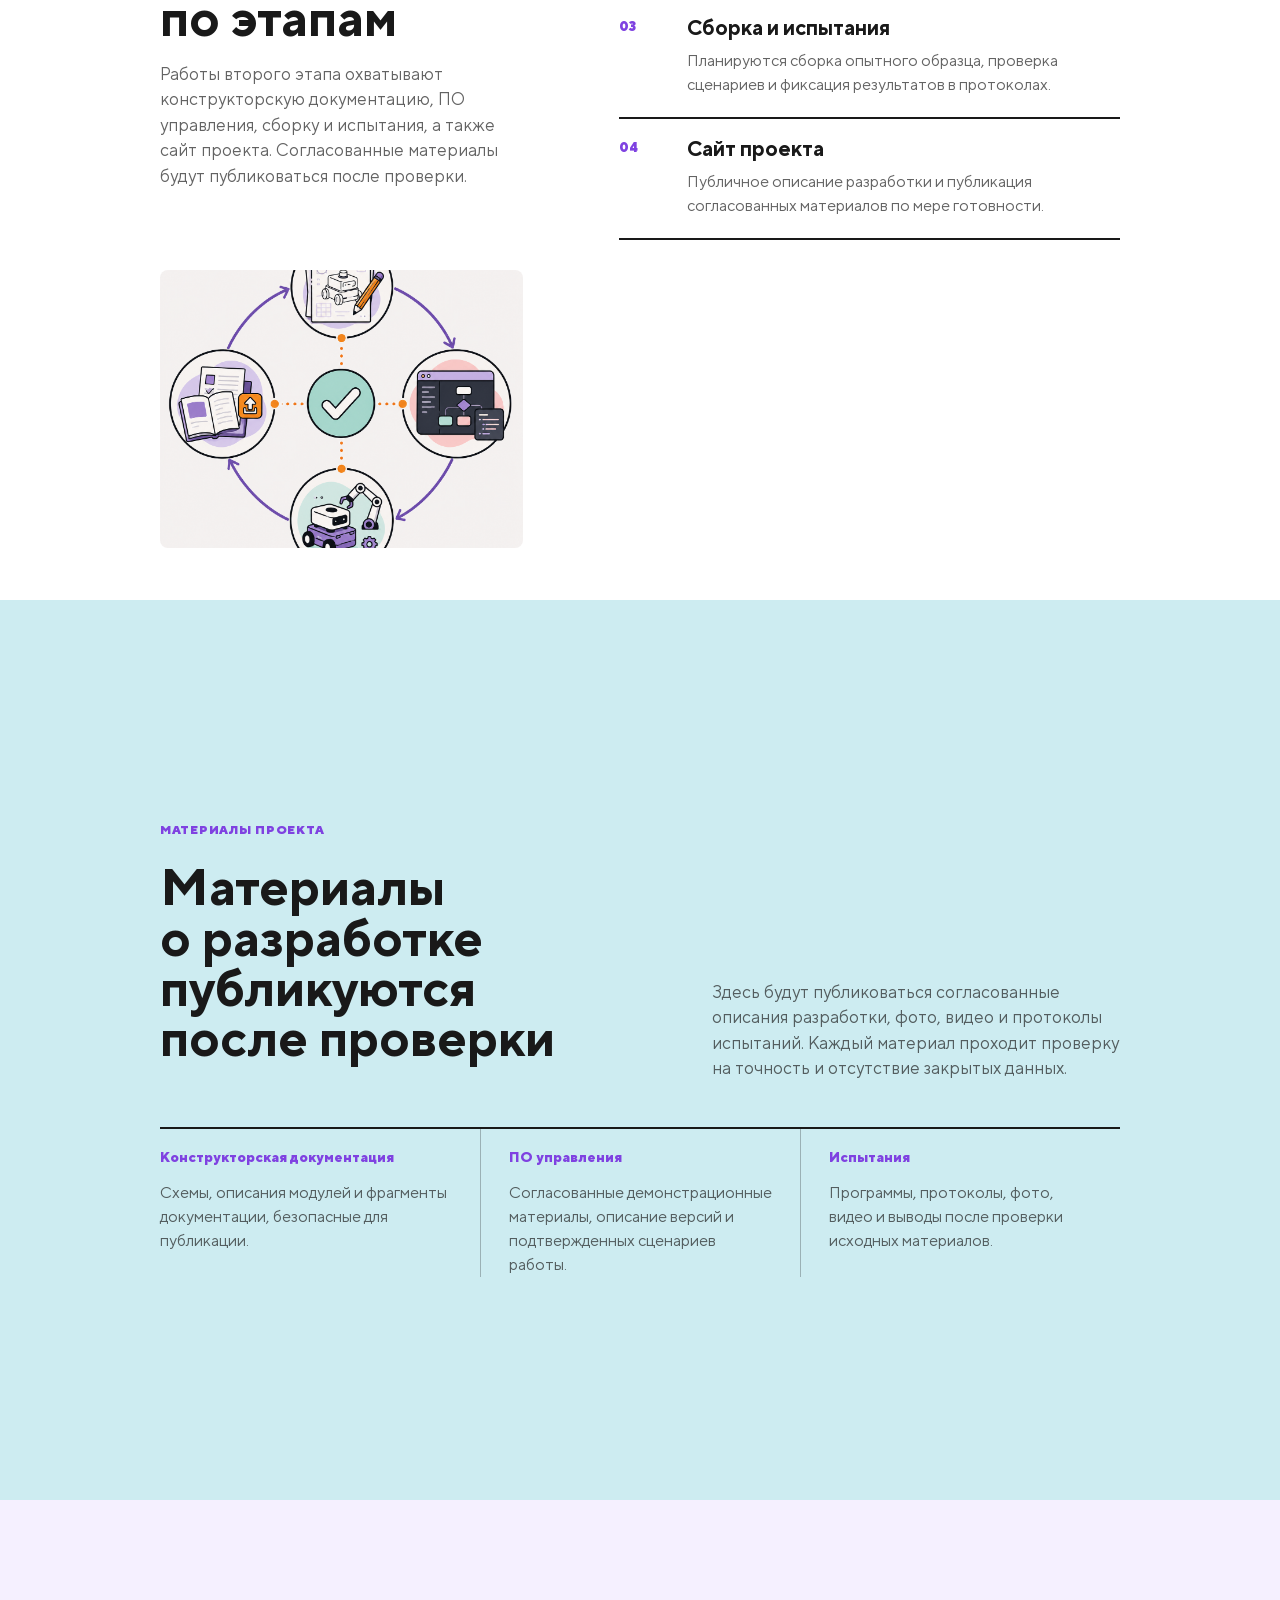
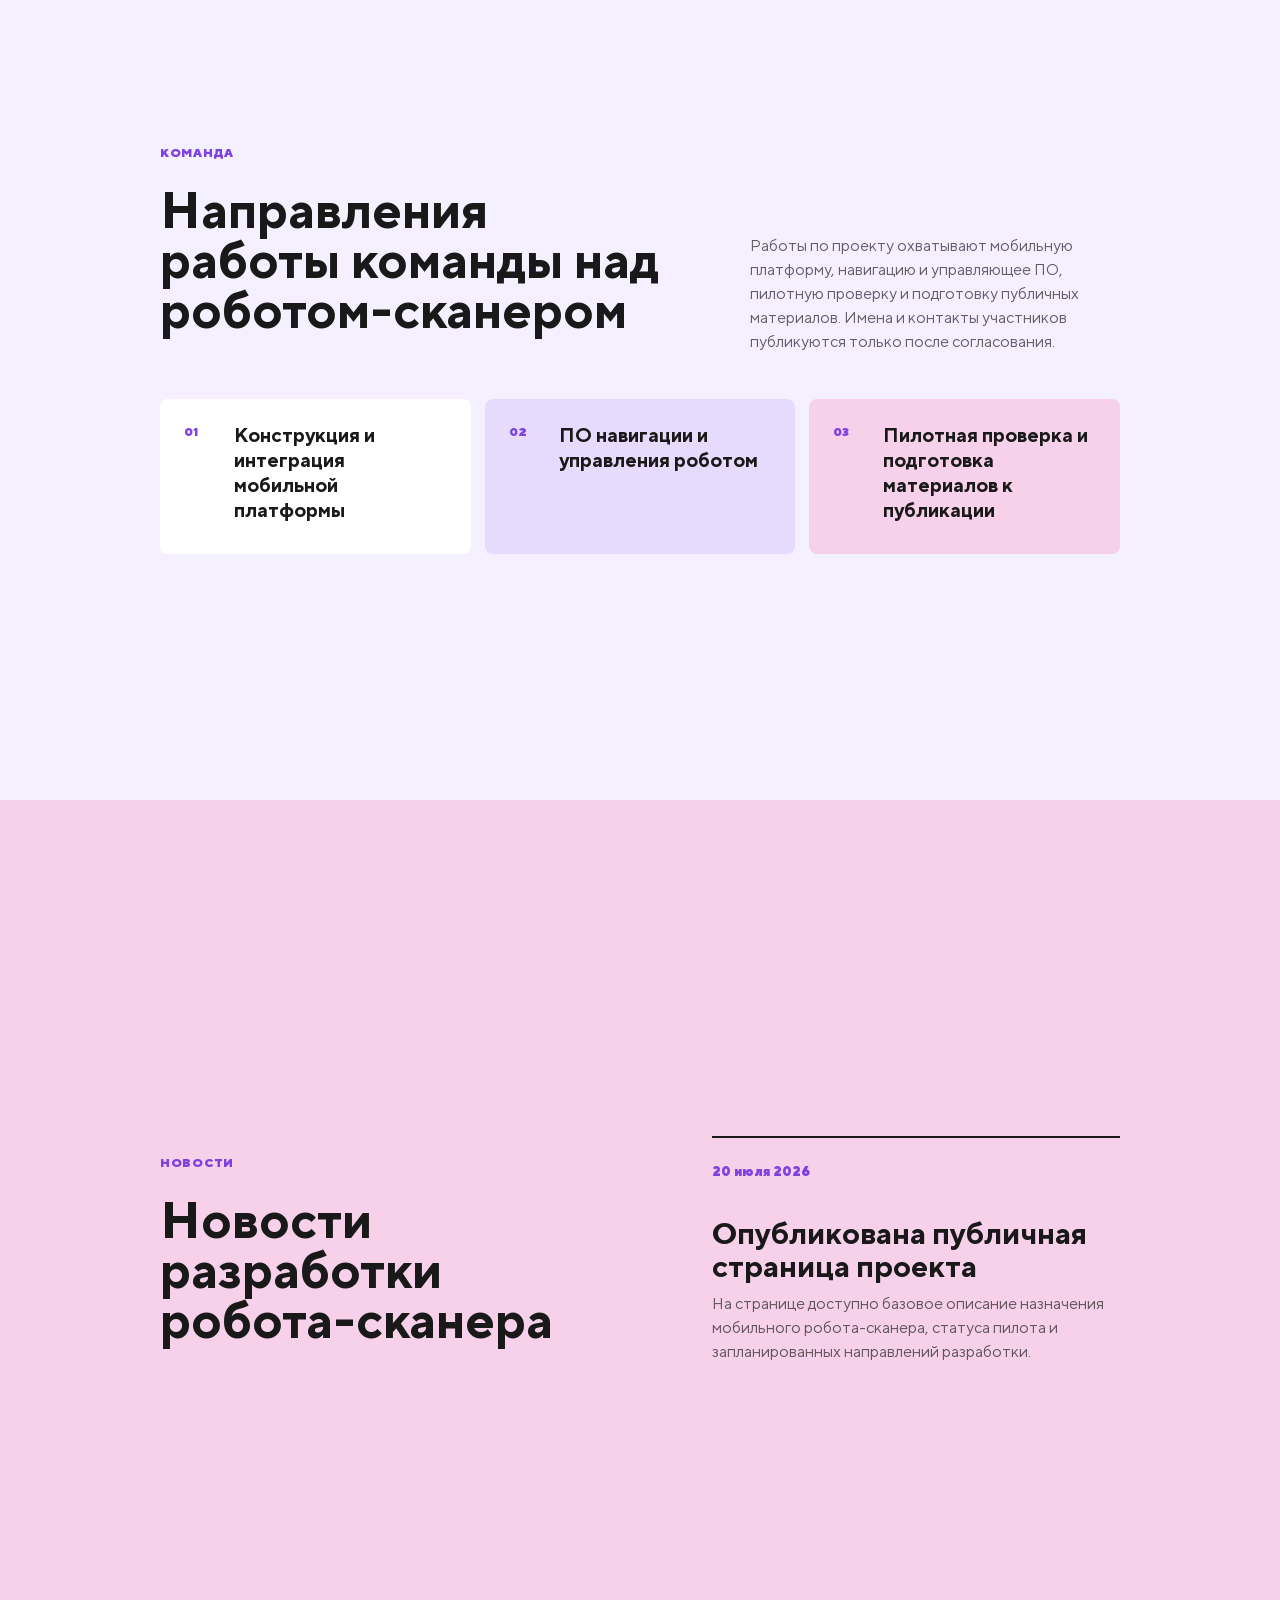
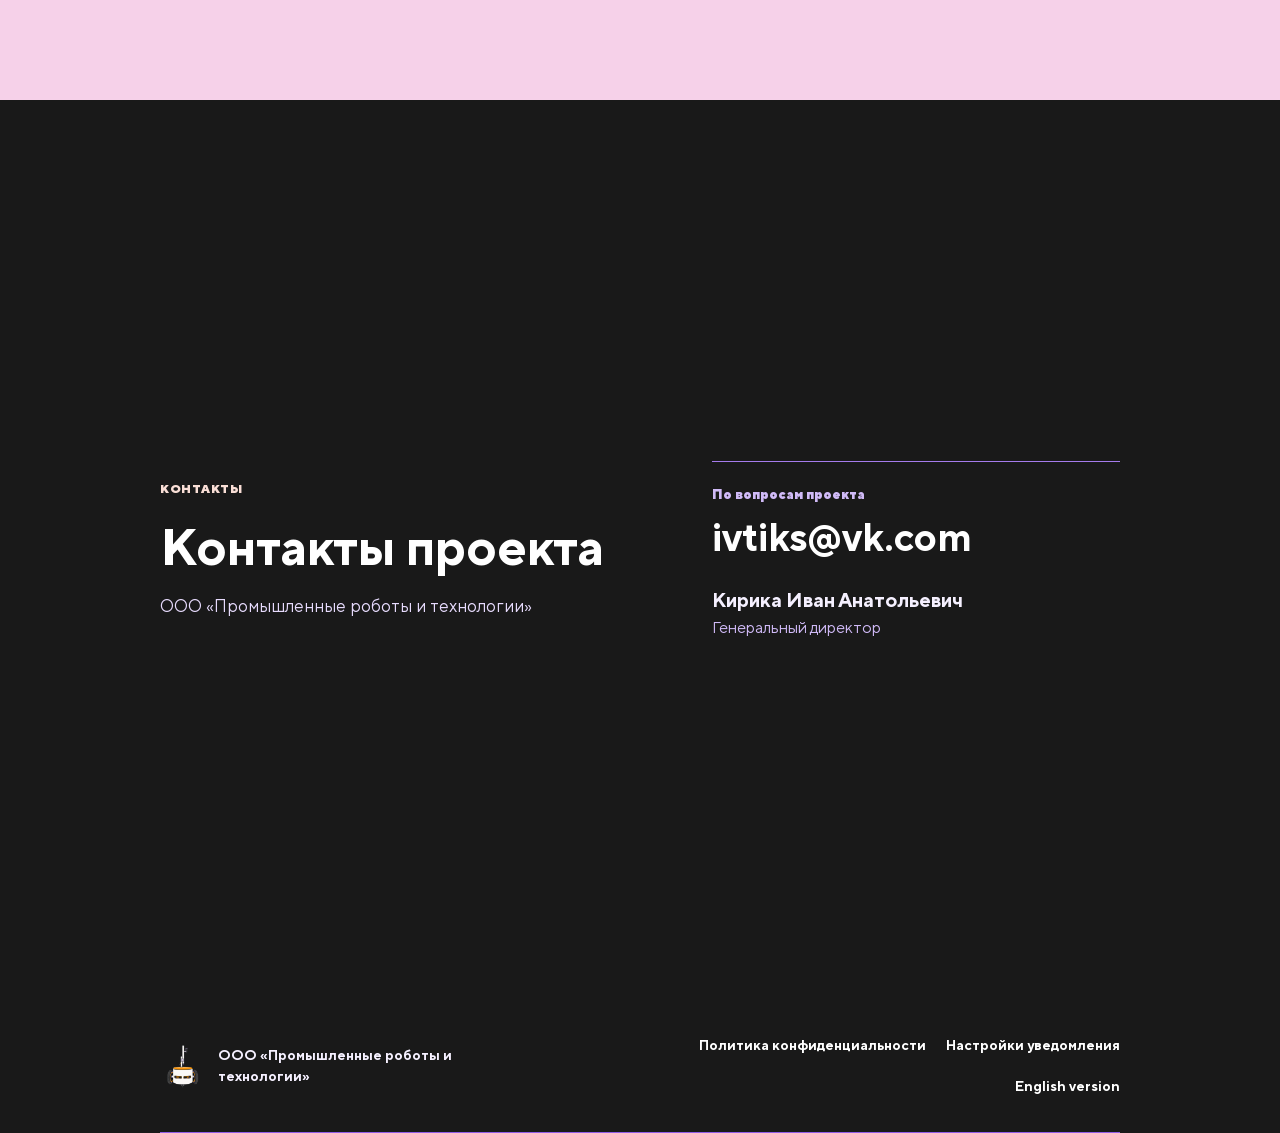
==== commit cbe0bb0a: "Refine contact section layout" ====
--- a/index.html
+++ b/index.html
@@ -389,12 +389,15 @@
             <div class="container contacts-layout">
                 <div>
                     <p class="eyebrow eyebrow-light">Контакты</p>
-                    <h2 id="contacts-title">Контакты ООО «Промышленные роботы и технологии»</h2>
-                </div>
-                <p>
-                    По вопросам проекта: <a class="contact-link" href="mailto:ivtiks@vk.com">ivtiks@vk.com</a><br>
-                    Кирика Иван Анатольевич, генеральный директор ООО «Промышленные роботы и технологии».
-                </p>
+                    <h2 id="contacts-title">Контакты проекта</h2>
+                    <p class="contacts-company">ООО «Промышленные роботы и технологии»</p>
+                </div>
+                <address class="contact-details">
+                    <span class="contact-label">По вопросам проекта</span>
+                    <a class="contact-link" href="mailto:ivtiks@vk.com">ivtiks@vk.com</a>
+                    <span class="contact-person">Кирика Иван Анатольевич</span>
+                    <span class="contact-role">Генеральный директор</span>
+                </address>
             </div>
         </section>
     </main>
--- a/static/style.css
+++ b/static/style.css
@@ -746,8 +746,7 @@
 }
 
 .flow-step p,
-.product-note,
-.contacts-layout > p {
+.product-note {
     margin: 0;
     color: var(--purple-1);
     font-size: 20px;
@@ -1060,24 +1059,69 @@
 }
 
 .contacts-layout {
-    align-items: start;
-}
-
-.contacts-layout > p {
+    align-items: center;
+}
+
+.contacts-company {
+    max-width: 460px;
+    margin: 24px 0 0;
+    color: var(--purple-2);
+    font-size: 20px;
+    line-height: 1.3;
+}
+
+.contact-details {
     max-width: 520px;
-    color: var(--purple-2);
+    margin: 0;
+    border-top: 1px solid var(--purple-5);
+    padding-top: 28px;
+    font-style: normal;
+}
+
+.contact-label,
+.contact-person,
+.contact-role {
+    display: block;
+}
+
+.contact-label {
+    margin-bottom: 14px;
+    color: var(--purple-3);
+    font-size: 13px;
+    font-weight: 820;
 }
 
 .contact-link {
+    display: inline-block;
+    margin-bottom: 34px;
     color: var(--white);
+    font-size: clamp(34px, 3.4vw, 56px);
     font-weight: 700;
-    text-decoration: underline;
-    text-decoration-thickness: 1px;
-    text-underline-offset: 3px;
+    line-height: 0.96;
+    text-decoration: none;
 }
 
 .contact-link:hover {
     color: var(--orange);
+}
+
+.contact-link:focus-visible {
+    outline: 2px solid var(--orange);
+    outline-offset: 6px;
+}
+
+.contact-person {
+    color: var(--purple-1);
+    font-size: 20px;
+    font-weight: 600;
+    line-height: 1.3;
+}
+
+.contact-role {
+    margin-top: 5px;
+    color: var(--purple-3);
+    font-size: 16px;
+    line-height: 1.3;
 }
 
 .site-footer {
@@ -1503,8 +1547,19 @@
     .hero-lead,
     .section-intro > p:last-child,
     .flow-step p,
-    .evidence-layout > p,
-    .contacts-layout > p {
+    .evidence-layout > p {
+        font-size: 18px;
+    }
+
+    .contacts-company {
+        font-size: 18px;
+    }
+
+    .contact-link {
+        font-size: clamp(30px, 9vw, 42px);
+    }
+
+    .contact-person {
         font-size: 18px;
     }
 
@@ -1799,9 +1854,21 @@
 
     body.landing-page .section-intro > p:last-child,
     body.landing-page .flow-step p,
-    body.landing-page .evidence-layout > p,
-    body.landing-page .contacts-layout > p {
+    body.landing-page .evidence-layout > p {
         font-size: clamp(16px, 1.35vw, 19px);
+    }
+
+    body.landing-page .contacts-company {
+        font-size: clamp(16px, 1.35vw, 19px);
+    }
+
+    body.landing-page .contact-details {
+        padding-top: clamp(20px, 2.5svh, 28px);
+    }
+
+    body.landing-page .contact-link {
+        margin-bottom: clamp(24px, 3.4svh, 34px);
+        font-size: clamp(32px, 3.1vw, 52px);
     }
 
     body.landing-page .problem-list,
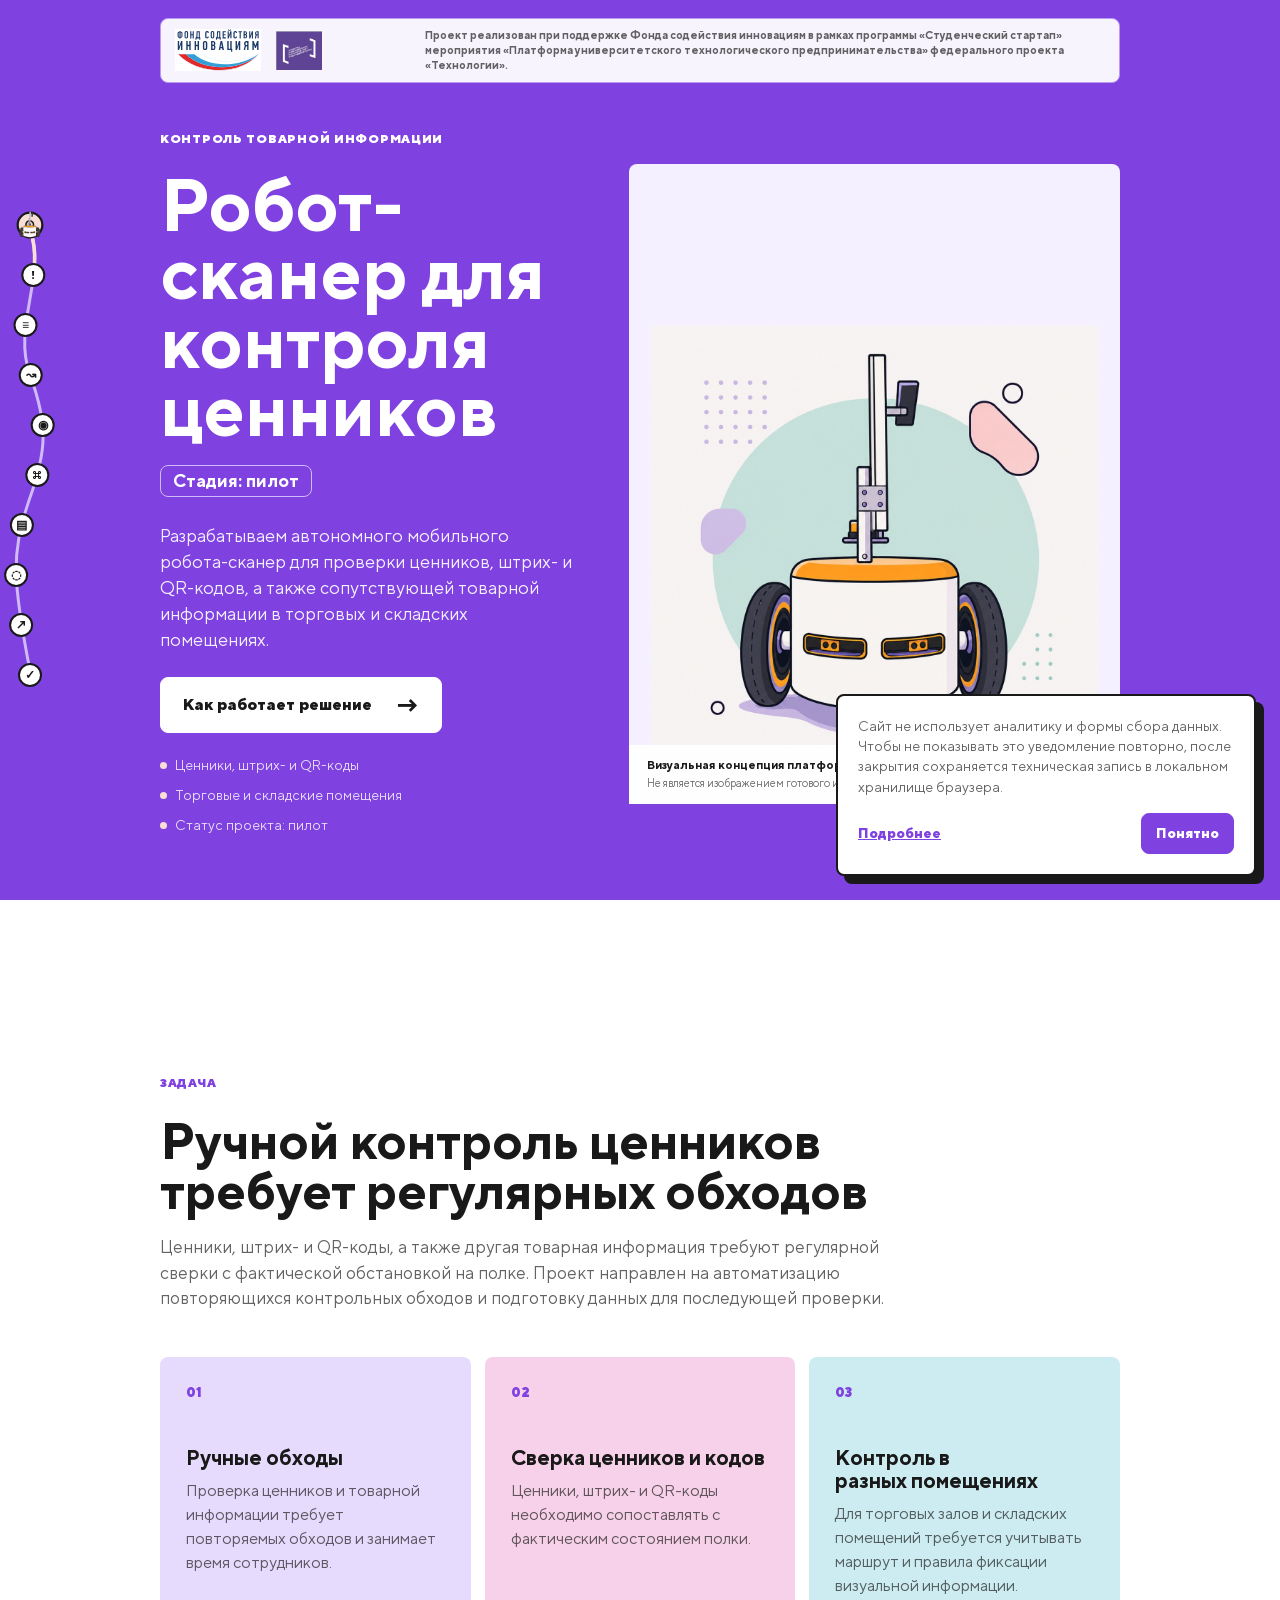
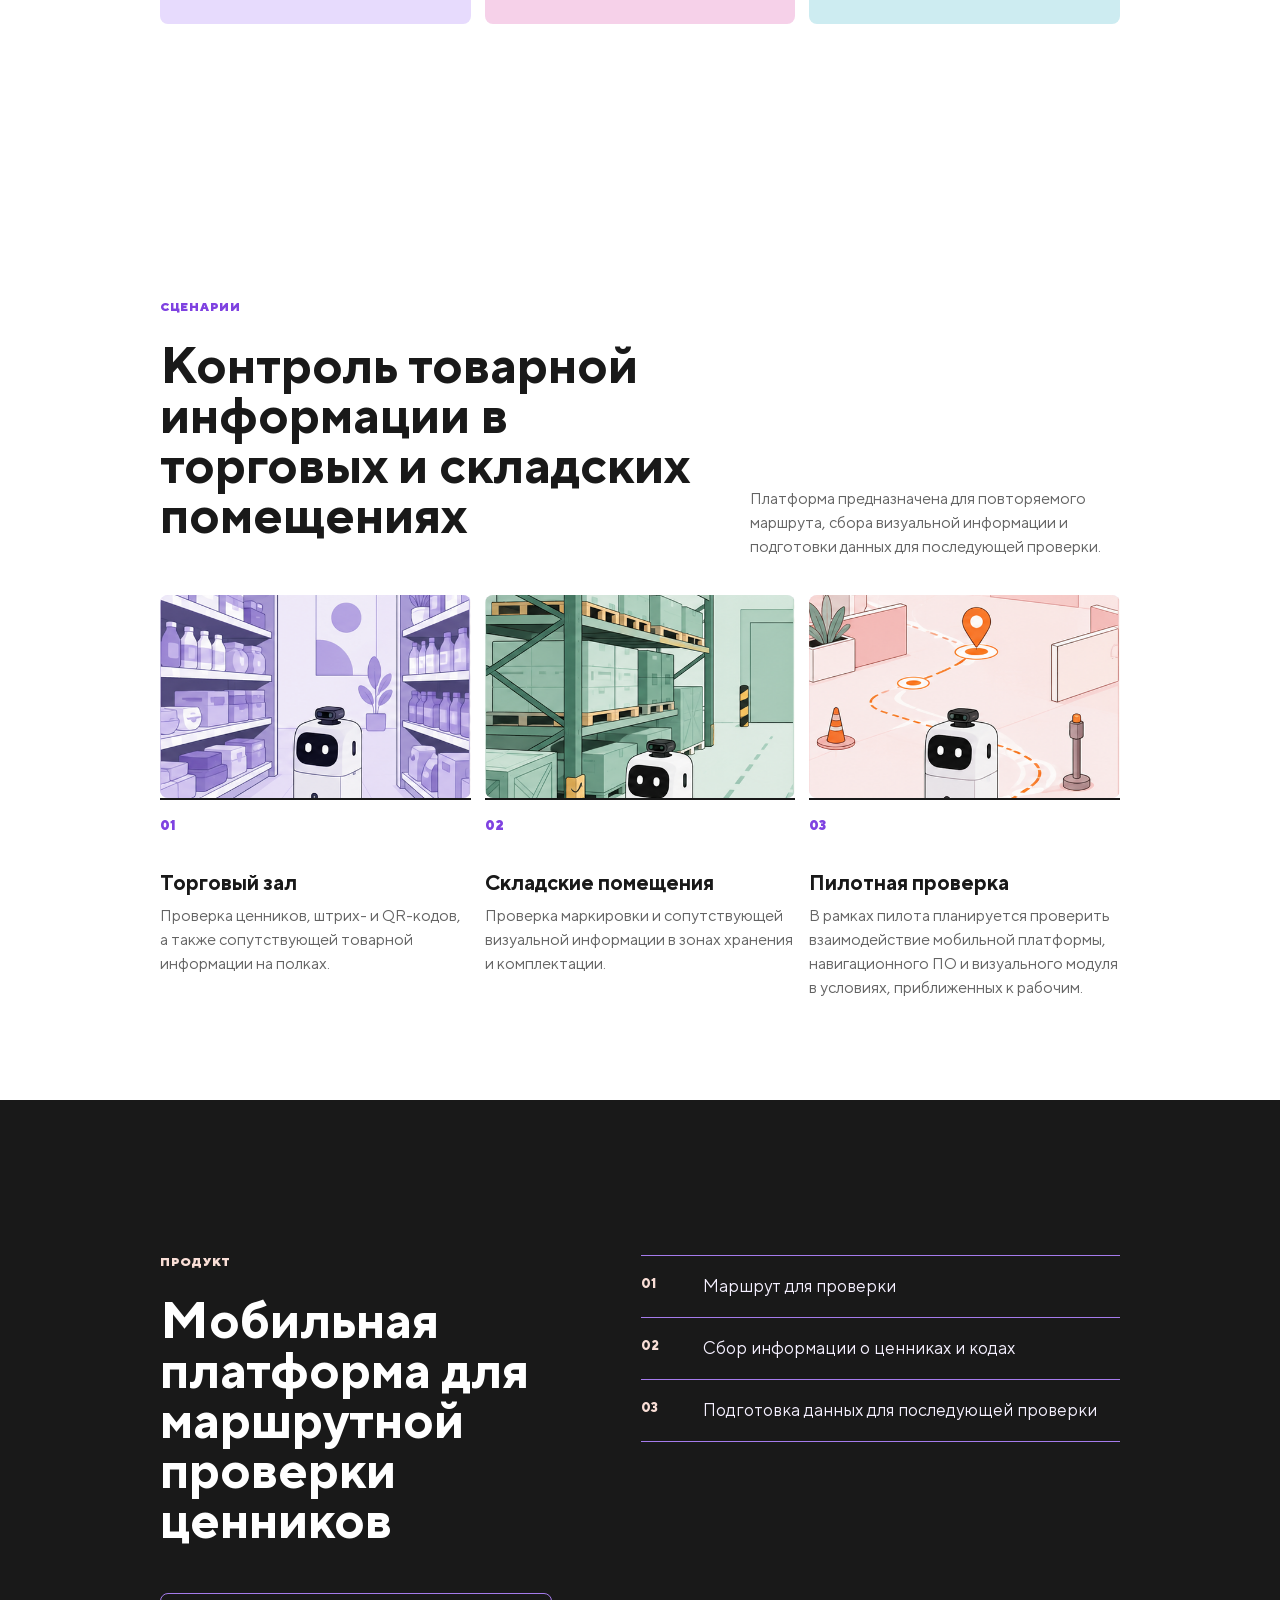
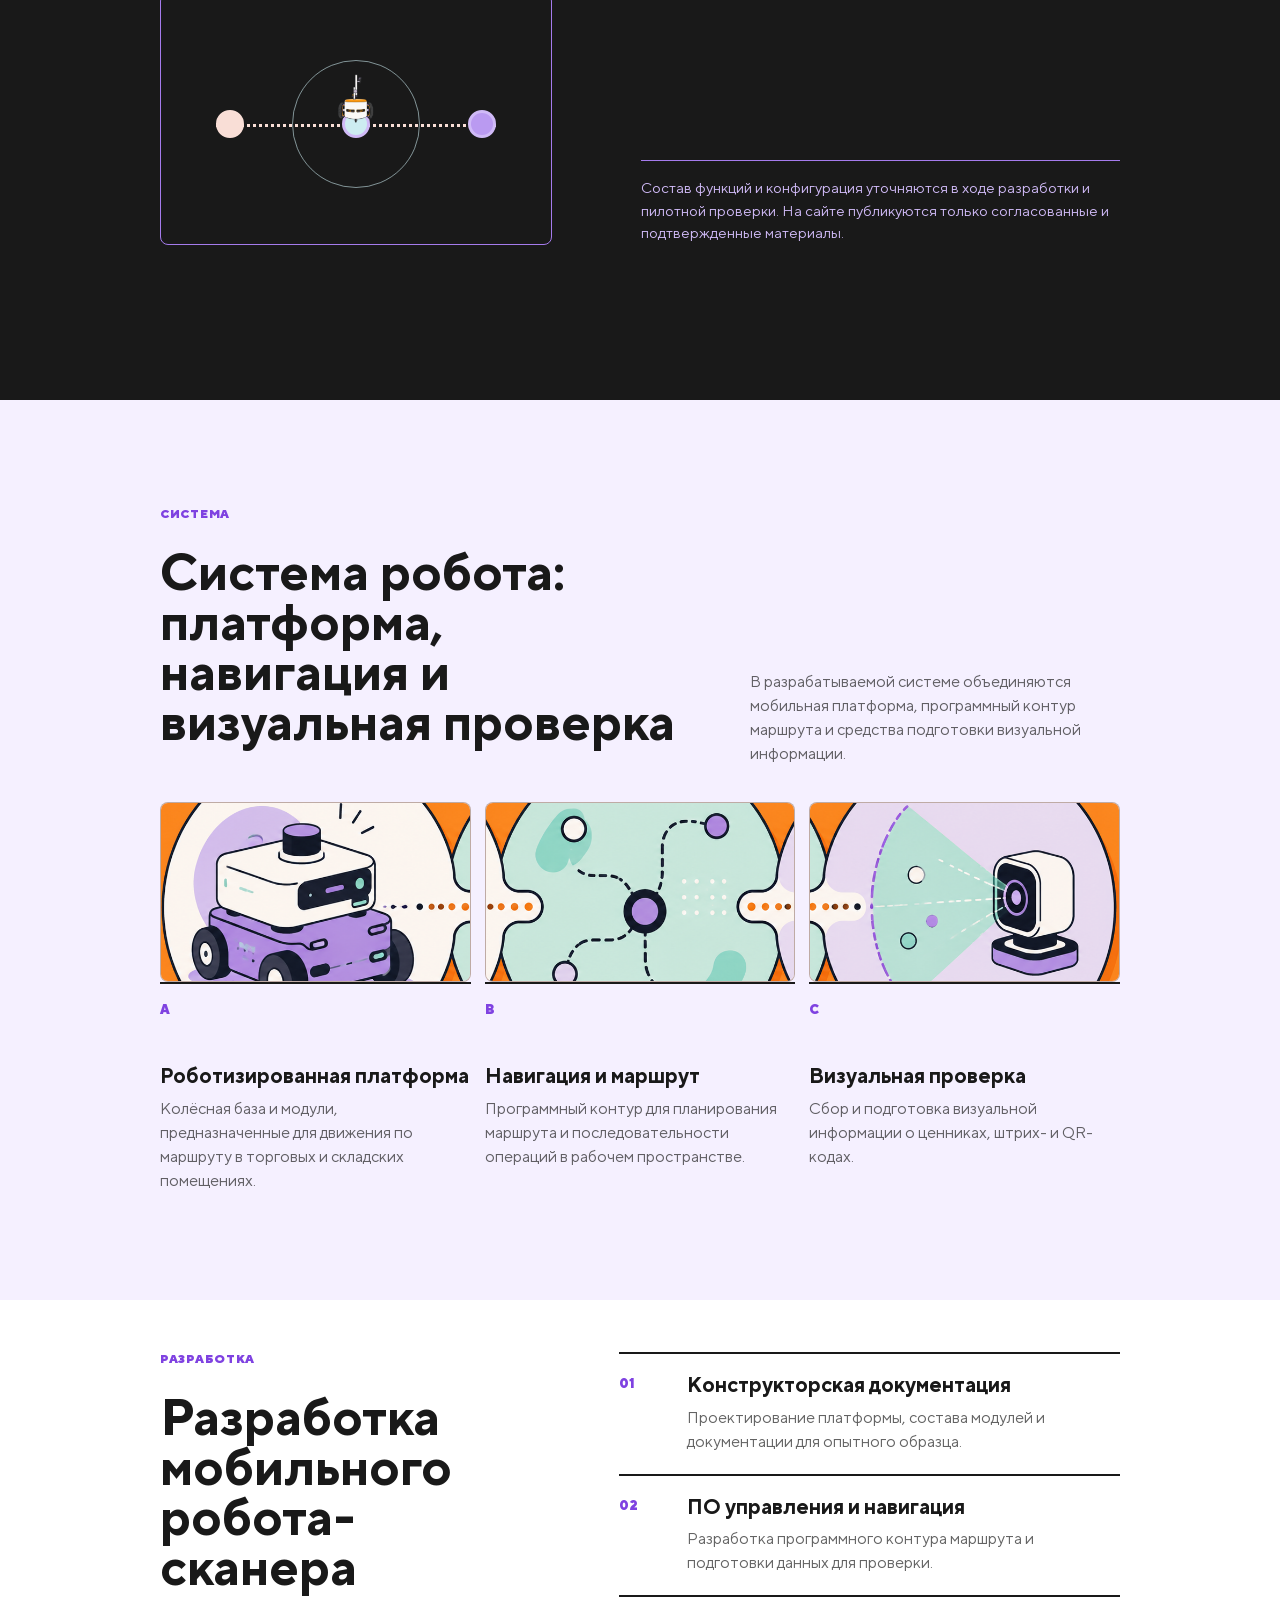
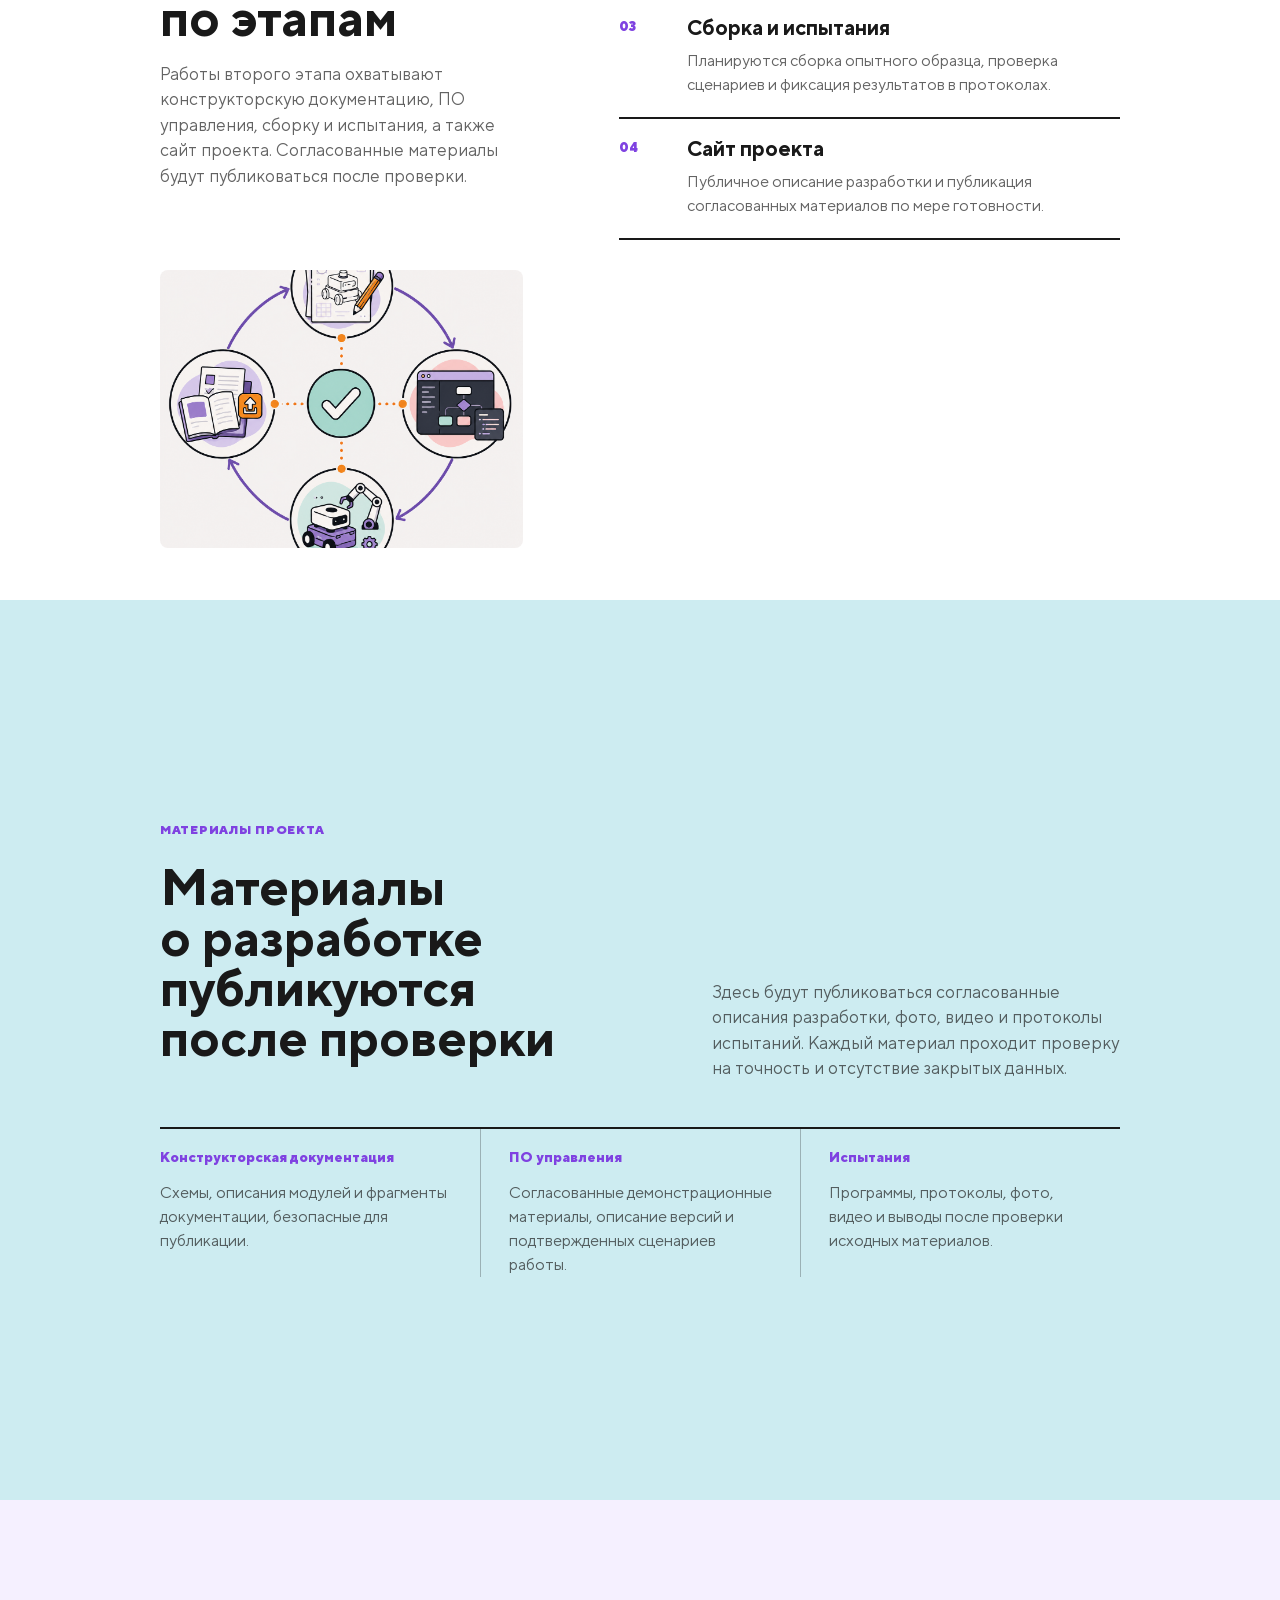
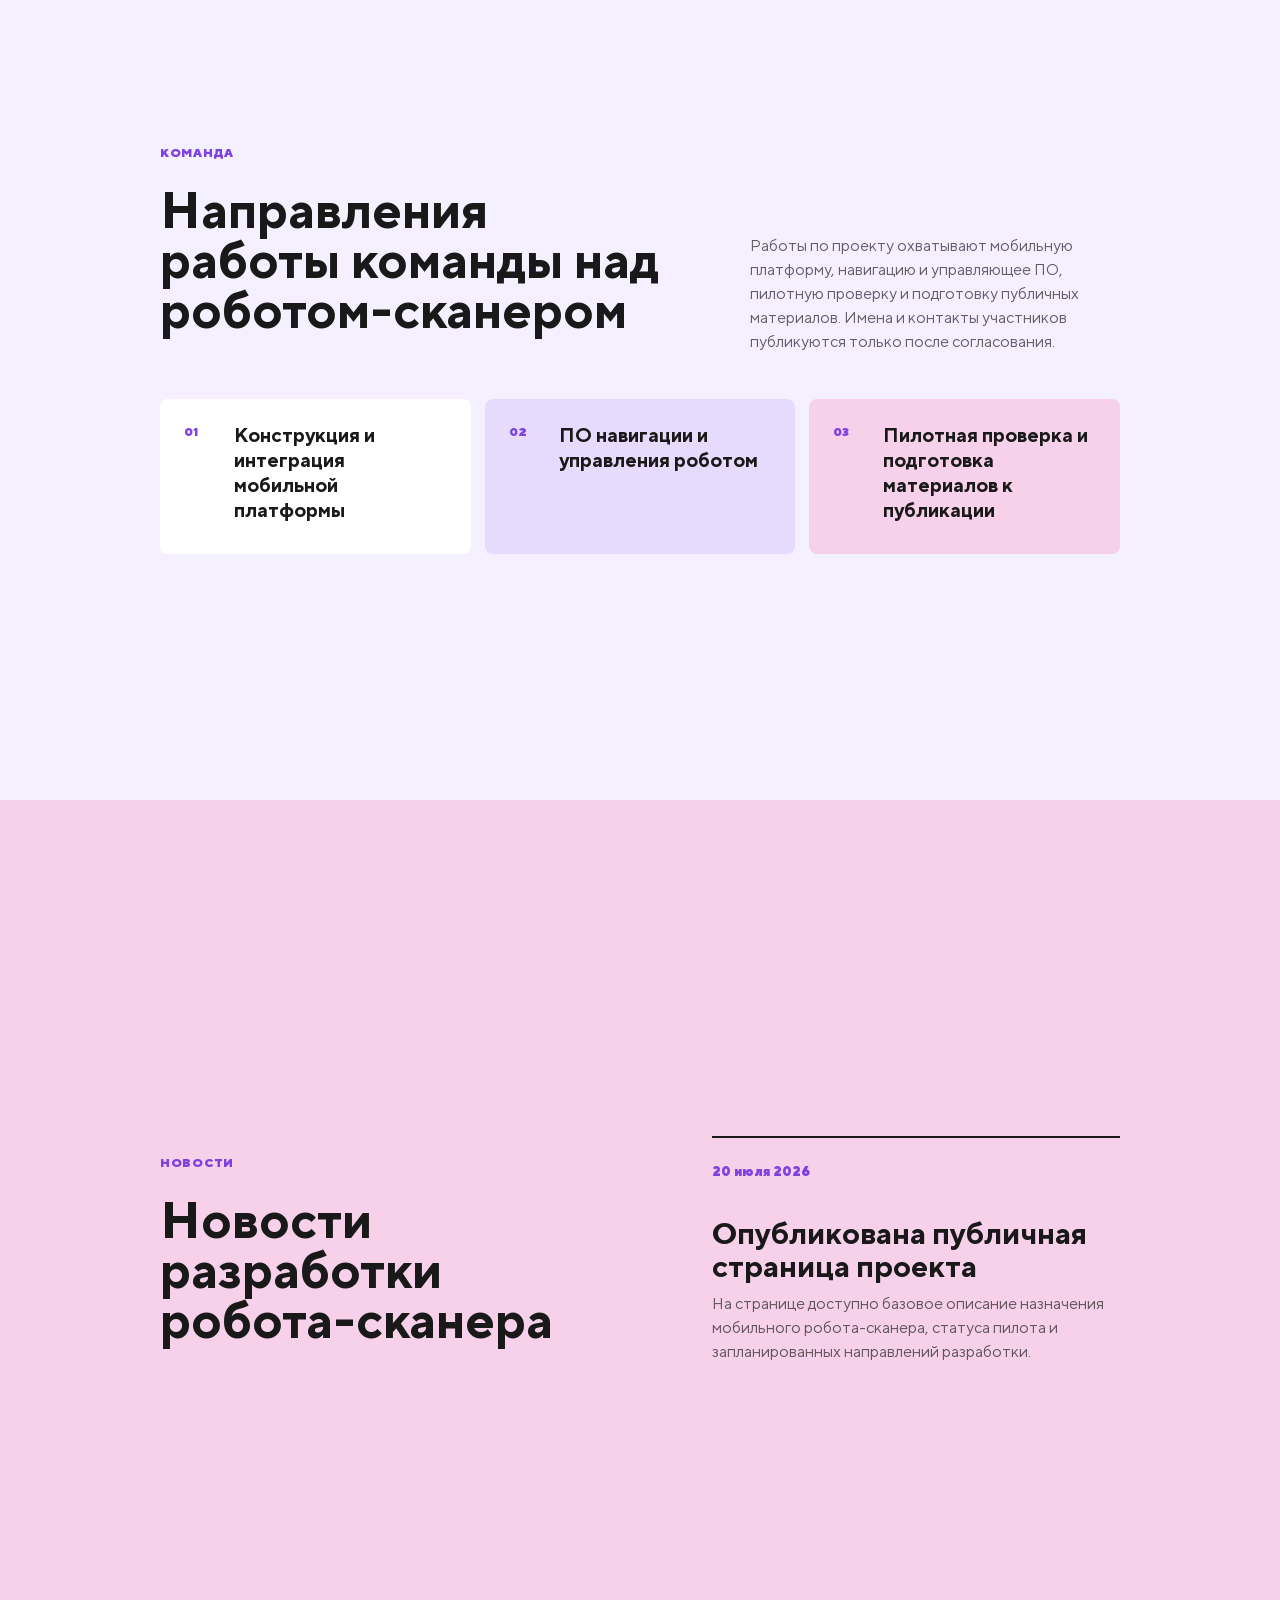
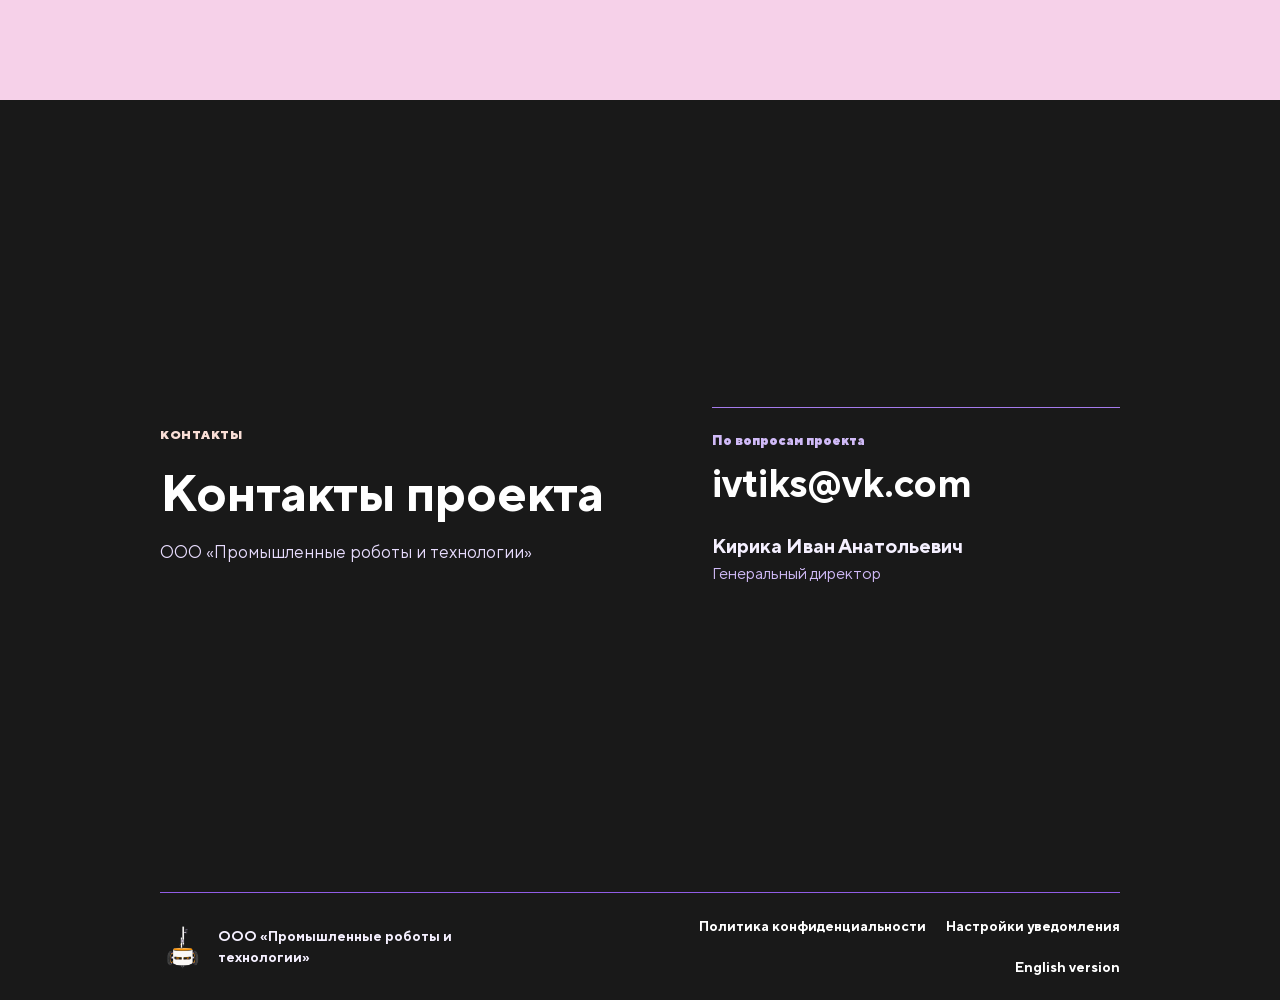
==== commit a33c7a1c: "Add Yandex verification and organization metadata" ====
--- a/index.html
+++ b/index.html
@@ -3,8 +3,9 @@
 <head>
     <meta charset="UTF-8">
     <meta name="viewport" content="width=device-width, initial-scale=1">
-    <meta name="description" content="Автономный мобильный робот-сканер для контроля ценников, штрих- и QR-кодов в торговых и складских помещениях. Статус проекта: пилот.">
+    <meta name="description" content="Промышленные роботы и технологии: мобильный робот-сканер для контроля ценников, штрих- и QR-кодов в торговых и складских помещениях. Статус проекта: пилот.">
     <meta name="theme-color" content="#7F42E1">
+    <meta name="yandex-verification" content="bf8769e24435fe2c">
     <link rel="canonical" href="https://xn------bddmhaezdazierahfhbfbeyi9cd9f6cvefh.xn--p1ai/">
     <link rel="alternate" hreflang="ru" href="https://xn------bddmhaezdazierahfhbfbeyi9cd9f6cvefh.xn--p1ai/">
     <link rel="alternate" hreflang="en" href="https://xn------bddmhaezdazierahfhbfbeyi9cd9f6cvefh.xn--p1ai/en/">
@@ -14,19 +15,48 @@
     <meta property="og:locale:alternate" content="en_US">
     <meta property="og:site_name" content="Промышленные роботы и технологии">
     <meta property="og:url" content="https://xn------bddmhaezdazierahfhbfbeyi9cd9f6cvefh.xn--p1ai/">
-    <meta property="og:title" content="Робот-сканер для контроля ценников | Промышленные роботы и технологии">
-    <meta property="og:description" content="Автономный мобильный робот-сканер для контроля ценников, штрих- и QR-кодов в торговых и складских помещениях. Статус проекта: пилот.">
+    <meta property="og:title" content="Промышленные роботы и технологии | Робот-сканер для контроля ценников">
+    <meta property="og:description" content="Промышленные роботы и технологии: мобильный робот-сканер для контроля ценников, штрих- и QR-кодов. Статус проекта: пилот.">
     <meta property="og:image" content="https://xn------bddmhaezdazierahfhbfbeyi9cd9f6cvefh.xn--p1ai/static/images/robot-platform-social-ru-v01.png">
     <meta property="og:image:type" content="image/png">
     <meta property="og:image:width" content="1200">
     <meta property="og:image:height" content="630">
     <meta property="og:image:alt" content="Концептуальная иллюстрация мобильного робота-сканера для контроля ценников">
     <meta name="twitter:card" content="summary_large_image">
-    <meta name="twitter:title" content="Робот-сканер для контроля ценников | Промышленные роботы и технологии">
-    <meta name="twitter:description" content="Автономный мобильный робот-сканер для контроля ценников, штрих- и QR-кодов в торговых и складских помещениях. Статус проекта: пилот.">
+    <meta name="twitter:title" content="Промышленные роботы и технологии | Робот-сканер для контроля ценников">
+    <meta name="twitter:description" content="Промышленные роботы и технологии: мобильный робот-сканер для контроля ценников, штрих- и QR-кодов. Статус проекта: пилот.">
     <meta name="twitter:image" content="https://xn------bddmhaezdazierahfhbfbeyi9cd9f6cvefh.xn--p1ai/static/images/robot-platform-social-ru-v01.png">
     <meta name="twitter:image:alt" content="Концептуальная иллюстрация мобильного робота-сканера для контроля ценников">
-    <title>Робот-сканер для контроля ценников | Промышленные роботы и технологии</title>
+    <title>Промышленные роботы и технологии | Робот-сканер для контроля ценников</title>
+    <script type="application/ld+json">
+        {
+            "@context": "https://schema.org",
+            "@graph": [
+                {
+                    "@type": "Organization",
+                    "@id": "https://xn------bddmhaezdazierahfhbfbeyi9cd9f6cvefh.xn--p1ai/#organization",
+                    "name": "ООО «Промышленные роботы и технологии»",
+                    "alternateName": [
+                        "Промышленные роботы и технологии",
+                        "Industrial Robotics and Technologies"
+                    ],
+                    "url": "https://xn------bddmhaezdazierahfhbfbeyi9cd9f6cvefh.xn--p1ai/",
+                    "email": "ivtiks@vk.com",
+                    "logo": "https://xn------bddmhaezdazierahfhbfbeyi9cd9f6cvefh.xn--p1ai/static/images/robot-brand-mark-v02.png"
+                },
+                {
+                    "@type": "WebSite",
+                    "@id": "https://xn------bddmhaezdazierahfhbfbeyi9cd9f6cvefh.xn--p1ai/#website",
+                    "url": "https://xn------bddmhaezdazierahfhbfbeyi9cd9f6cvefh.xn--p1ai/",
+                    "name": "Промышленные роботы и технологии",
+                    "inLanguage": "ru-RU",
+                    "publisher": {
+                        "@id": "https://xn------bddmhaezdazierahfhbfbeyi9cd9f6cvefh.xn--p1ai/#organization"
+                    }
+                }
+            ]
+        }
+    </script>
     <link rel="icon" href="static/images/robot-brand-mark-v02.png" type="image/png">
     <link rel="preload" as="image" href="static/images/robot-platform-hero-illustration-v02.jpg" type="image/jpeg" fetchpriority="high">
     <link rel="stylesheet" href="static/style.css?v=20260721-31">
--- a/static/style.css
+++ b/static/style.css
@@ -1790,6 +1790,10 @@
 }
 
 @media (min-width: 961px) {
+    body.landing-page {
+        --landing-footer-height: 108px;
+    }
+
     body.landing-page .container {
         width: min(1280px, calc(100% - 320px));
     }
@@ -1804,6 +1808,28 @@
         overflow: clip;
     }
 
+    body.landing-page .contacts-section {
+        height: calc(100svh - var(--landing-footer-height));
+        min-height: calc(100svh - var(--landing-footer-height));
+        max-height: calc(100svh - var(--landing-footer-height));
+    }
+
+    body.landing-page .site-footer {
+        height: var(--landing-footer-height);
+        min-height: var(--landing-footer-height);
+        max-height: var(--landing-footer-height);
+        scroll-snap-align: none;
+        scroll-snap-stop: normal;
+    }
+
+    body.landing-page .site-footer .footer-main {
+        height: 100%;
+        box-sizing: border-box;
+        border-top: 1px solid var(--purple-6);
+        border-bottom: 0;
+        padding: 0;
+    }
+
     body.landing-page h1 {
         margin-bottom: 20px;
         font-size: clamp(52px, 5.7vw, 92px);
